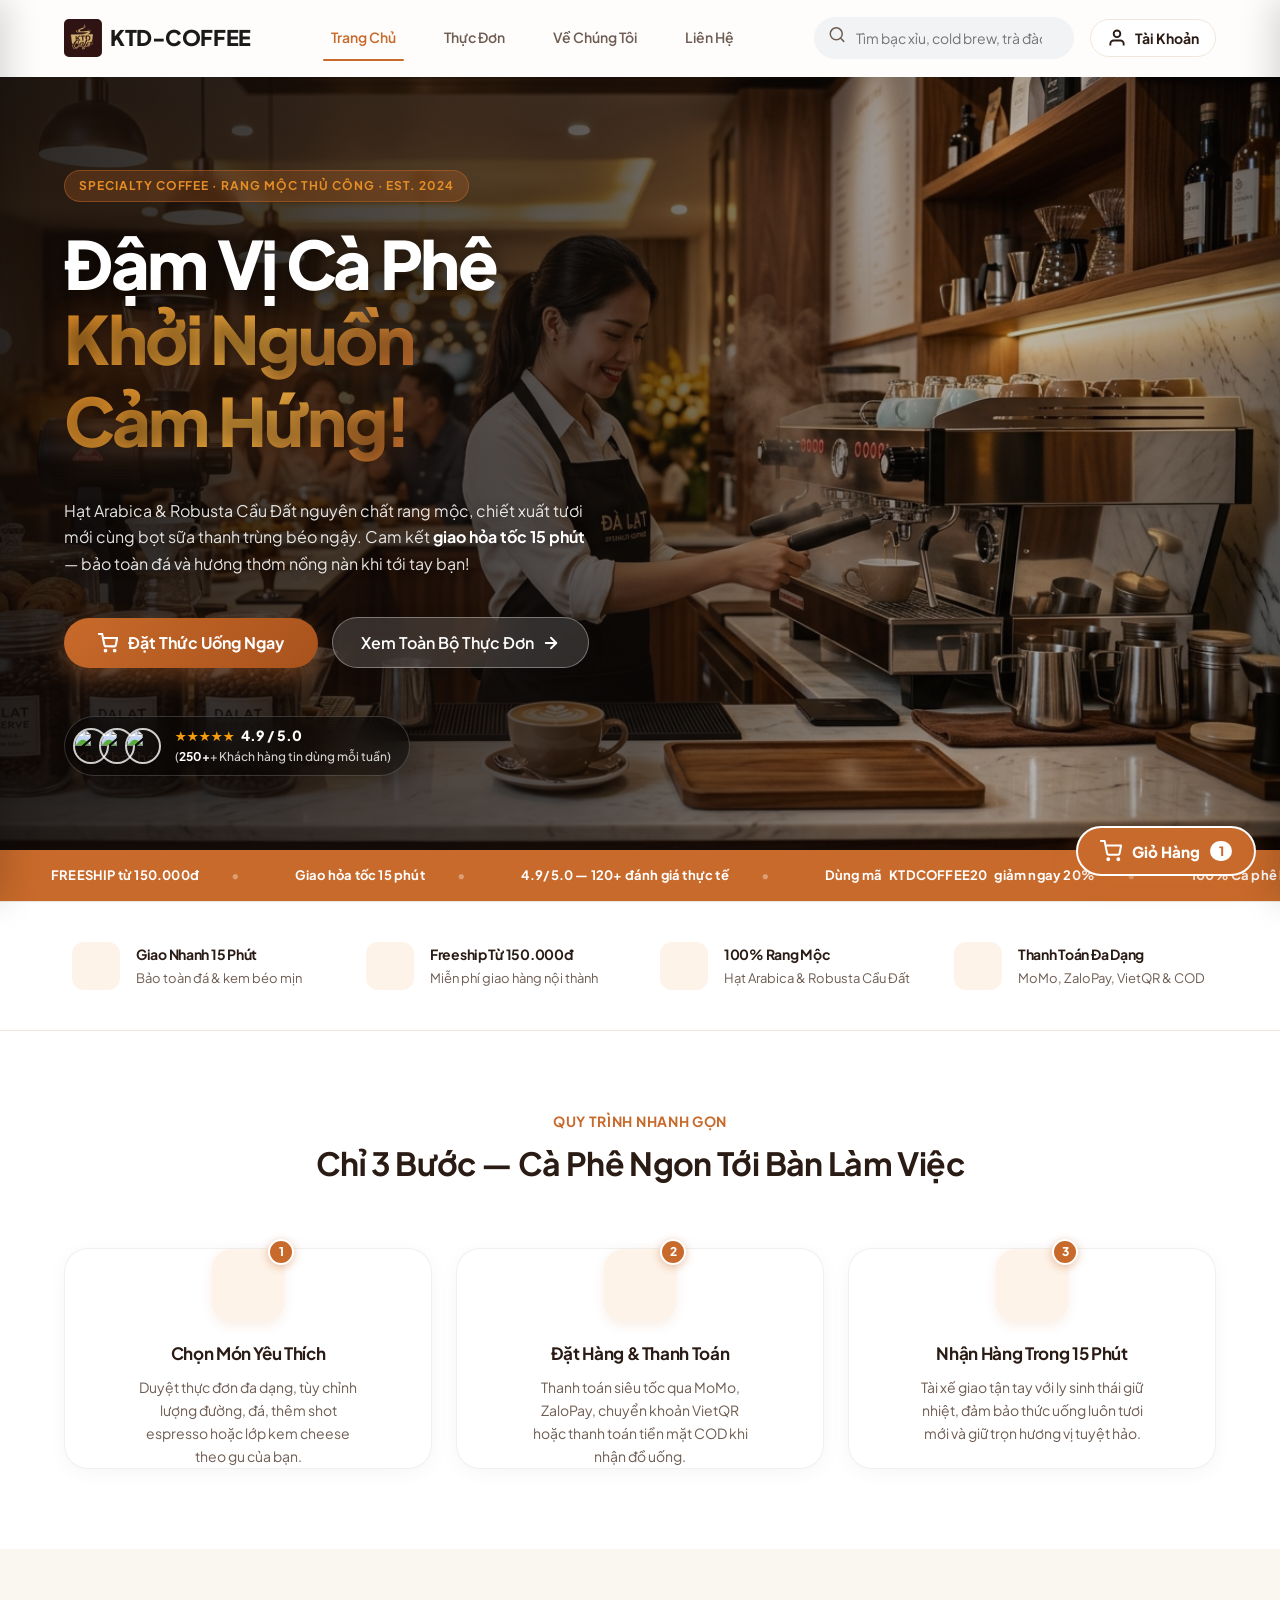
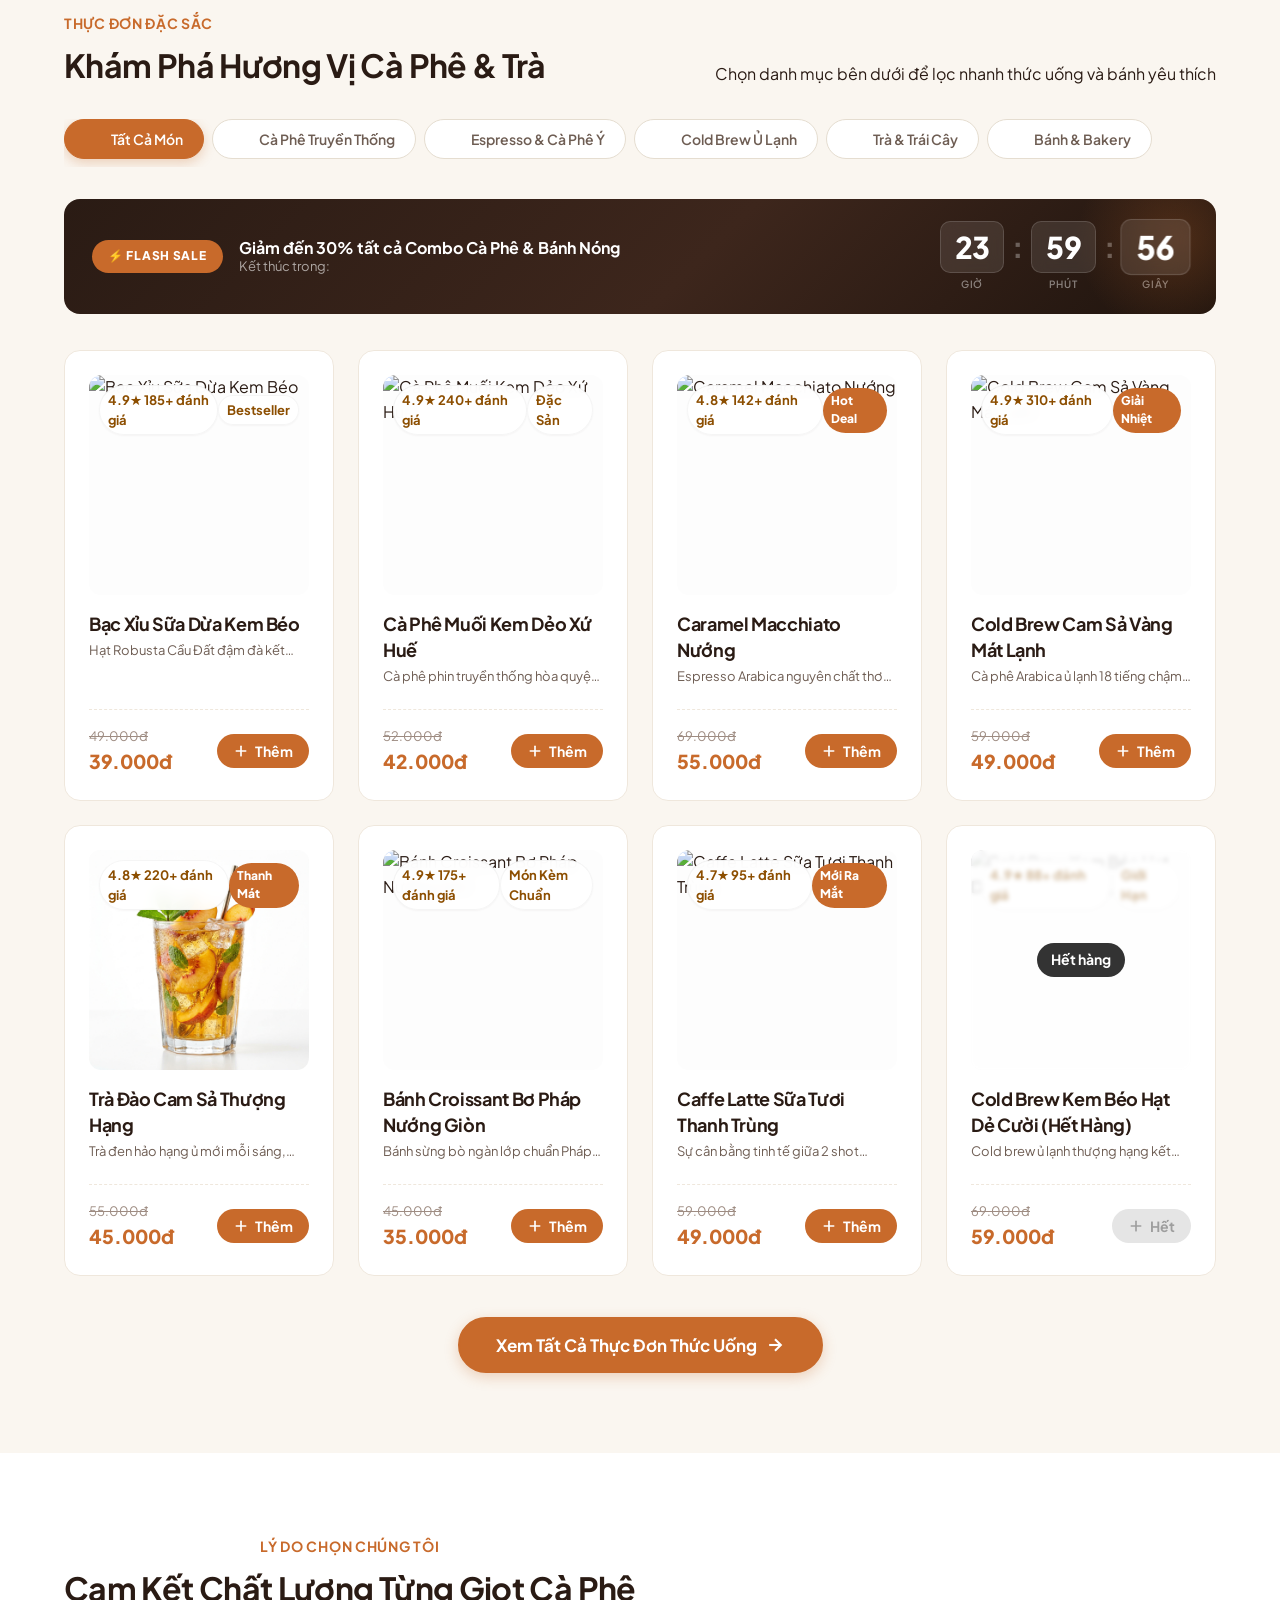
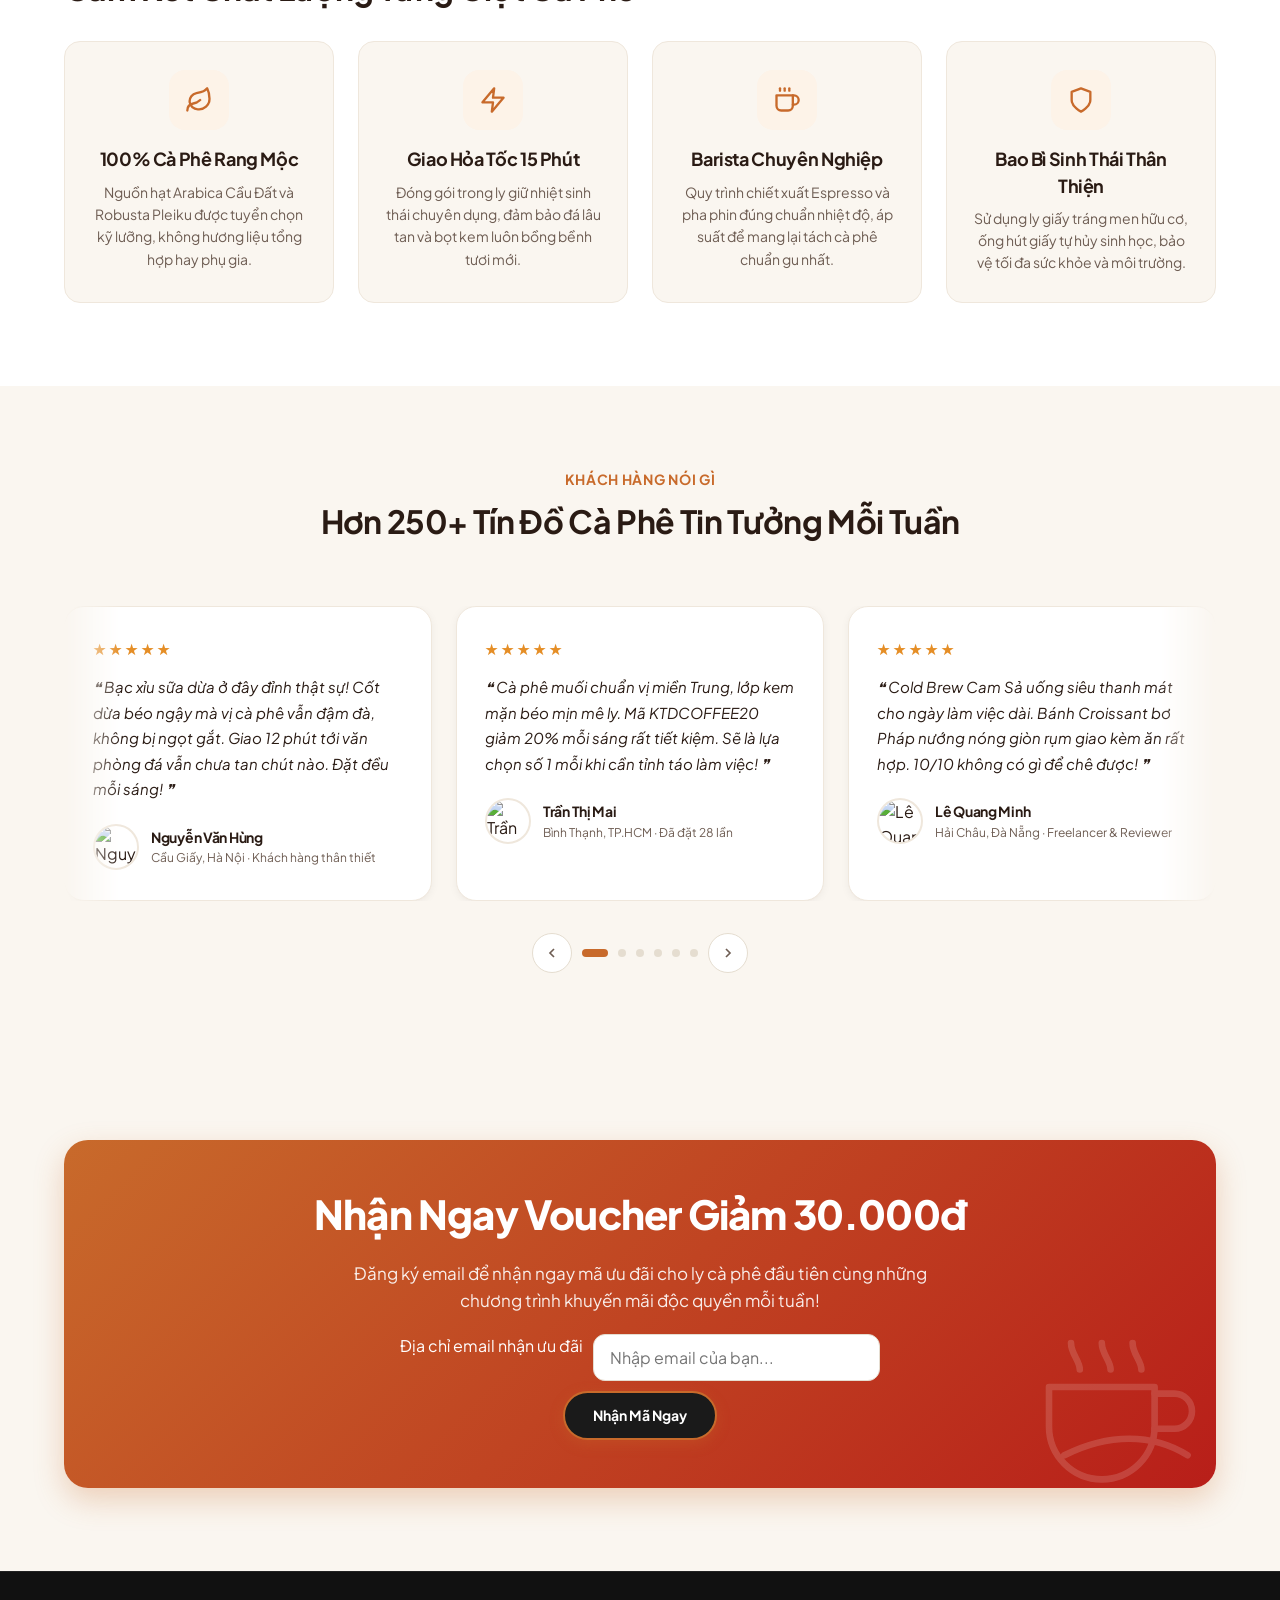
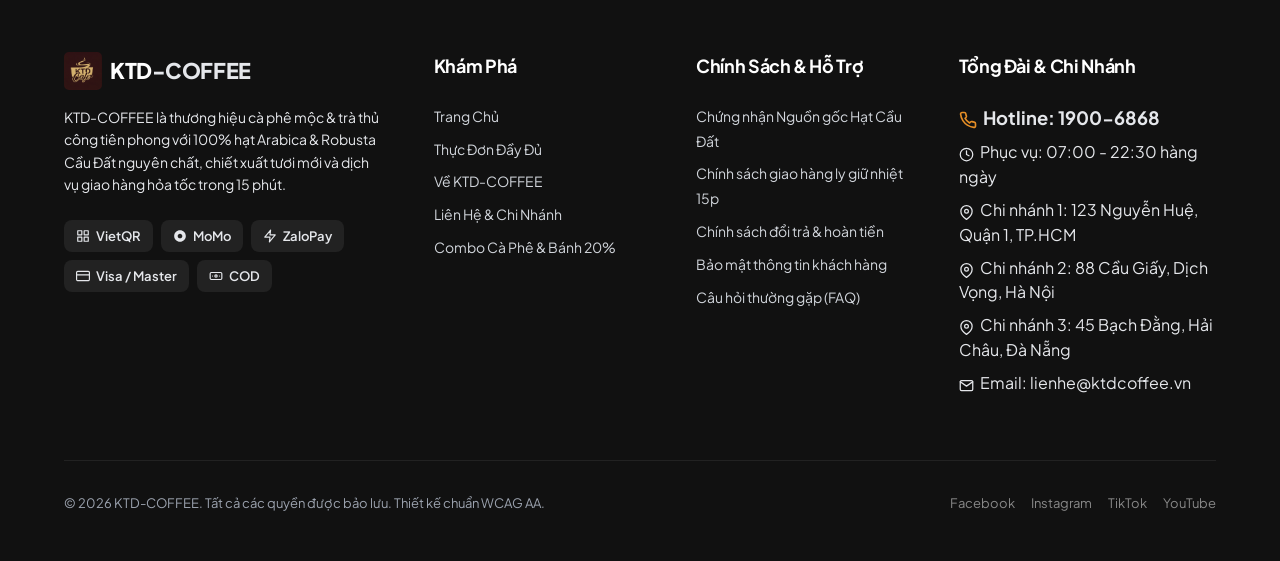
==== index.html @ 97fd6367 "Lên khung dự án,  refactor" ====
<!-- ============================================================
     TRANG CHỦ — index.html (KTD-COFFEE Prototype)
     Mô tả : Trang chủ đầy đủ tính năng: Hero video, Flash Sale
             đếm ngược, lưới sản phẩm nổi bật, thống kê thương
             hiệu, Testimonials carousel, CTA đăng ký ưu đãi.
     Phụ thuộc JS : main.js (controller chính), cart.js,
                    auth.js, ui.js, products.js
     Phụ thuộc CSS: css/style.css (tổng hợp tất cả module)
============================================================ -->
<!DOCTYPE html>
<html lang="vi">

<head>
  <meta charset="UTF-8" />
  <meta name="viewport" content="width=device-width, initial-scale=1.0" />
  <meta name="description"
    content="KTD-COFFEE - Chuỗi cà phê rang mộc và trà thủ công chuẩn gu Việt, giao hỏa tốc 15 phút bảo toàn độ tươi mới. Thưởng thức Bạc xỉu sữa dừa, Cà phê muối xứ Huế, Caramel Macchiato, Cold Brew và bánh tươi nướng nóng." />
  <title>KTD-COFFEE | Đậm Vị Cà Phê Mộc - Khởi Nguồn Cảm Hứng | Coffee & Bakery</title>

  <!-- Google Fonts: Plus Jakarta Sans & Be Vietnam Pro (Full Vietnamese Diacritics Support: ăâêôơưđ) -->
  <link rel="preconnect" href="https://fonts.googleapis.com" />
  <link rel="preconnect" href="https://fonts.gstatic.com" crossorigin />
  <link
    href="https://fonts.googleapis.com/css2?family=Be+Vietnam+Pro:wght@400;500;600;700;800&family=Plus+Jakarta+Sans:wght@400;500;600;700;800&display=swap"
    rel="stylesheet" />

  <!-- Core Stylesheet -->
  <link rel="stylesheet" href="css/style.css" />
</head>

<body>

  <!-- ========================================================================
       1. THANH ĐIỀU HƯỚNG HEADER — Dính kính mờ (Sticky Glassmorphic)
          Bao gồm: Logo, Nav desktop, Tìm kiếm instant, Tài khoản, Giỏ hàng,
          Nút hamburger mobile, Search bar overlay mobile.
       ======================================================================== -->
  <header class="site-header" id="site-header">
    <div class="container header-inner">
      <!-- Brand Logo -->
      <a href="index.html" class="brand-logo" aria-label="KTD-COFFEE Trang chủ">
        <img src="assets/images/logo_cafe.svg" alt="KTD-COFFEE Logo" class="brand-logo-img" />
        <span class="logo-text">KTD-COFFEE</span>
      </a>

      <!-- Desktop Navigation -->
      <nav class="header-nav" aria-label="Menu chính">
        <a href="index.html" class="nav-link active">Trang Chủ</a>
        <a href="menu.html" class="nav-link">Thực Đơn</a>
        <a href="about.html" class="nav-link">Về Chúng Tôi</a>
        <a href="contact.html" class="nav-link">Liên Hệ</a>
      </nav>

      <!-- Header Search & Actions -->
      <div class="header-actions">
        <!-- Desktop Instant Search -->
        <div class="header-search">
          <span class="search-icon-inside" aria-hidden="true">
            <svg width="18" height="18" viewBox="0 0 24 24" fill="none" stroke="currentColor" stroke-width="2"
              stroke-linecap="round" stroke-linejoin="round">
              <circle cx="11" cy="11" r="8"></circle>
              <line x1="21" y1="21" x2="16.65" y2="16.65"></line>
            </svg>
          </span>
          <input type="search" id="search-input-desktop" class="search-input" placeholder="Tìm bạc xỉu, cold brew, trà đào..."
            aria-label="Tìm kiếm đồ uống" autocomplete="off" />
          <div class="search-results-dropdown" id="search-results-desktop" aria-live="polite"></div>
        </div>

        <!-- User Auth & Account Dropdown -->
        <div id="header-user-area" class="header-user-area">
          <button type="button" class="auth-header-btn open-auth-btn" id="open-auth-btn" aria-label="Đăng nhập hoặc đăng ký tài khoản">
            <span class="cart-icon-wrap" aria-hidden="true">
              <svg width="20" height="20" viewBox="0 0 24 24" fill="none" stroke="currentColor" stroke-width="2.2">
                <path d="M20 21v-2a4 4 0 0 0-4-4H8a4 4 0 0 0-4 4v2"></path>
                <circle cx="12" cy="7" r="4"></circle>
              </svg>
            </span>
            <span class="cart-btn-label">Tài Khoản</span>
          </button>
        </div>

        <!-- Mobile Search Toggle -->
        <button type="button" class="icon-btn mobile-search-toggle" id="mobile-search-toggle" aria-label="Mở tìm kiếm">
          <svg width="20" height="20" viewBox="0 0 24 24" fill="none" stroke="currentColor" stroke-width="2"
            stroke-linecap="round" stroke-linejoin="round">
            <circle cx="11" cy="11" r="8"></circle>
            <line x1="21" y1="21" x2="16.65" y2="16.65"></line>
          </svg>
        </button>

        <!-- Mobile Menu Toggle  -->
        <button type="button" class="icon-btn mobile-menu-toggle" id="mobile-menu-toggle" aria-label="Mở menu di động">
          <svg width="20" height="20" viewBox="0 0 24 24" fill="none" stroke="currentColor" stroke-width="2"
            stroke-linecap="round" stroke-linejoin="round">
            <line x1="3" y1="12" x2="21" y2="12"></line>
            <line x1="3" y1="6" x2="21" y2="6"></line>
            <line x1="3" y1="18" x2="21" y2="18"></line>
          </svg>
        </button>

      </div>
    </div>

    <!-- Mobile Search Bar Overlay -->
    <div class="mobile-search-bar" id="mobile-search-bar">
      <div class="container search-form-relative">
        <span class="search-icon-inside" aria-hidden="true">
          <svg width="18" height="18" viewBox="0 0 24 24" fill="none" stroke="currentColor" stroke-width="2">
            <circle cx="11" cy="11" r="8"></circle>
            <line x1="21" y1="21" x2="16.65" y2="16.65"></line>
          </svg>
        </span>
        <input type="search" id="search-input-mobile" class="search-input" placeholder="Tìm thức uống bạn yêu thích..."
          aria-label="Tìm kiếm đồ uống di động" autocomplete="off" />
        <div class="search-results-dropdown" id="search-results-mobile" aria-live="polite"></div>
      </div>
    </div>
  </header>

  <!-- Mobile Navigation Left Drawer -->
  <div class="mobile-nav-backdrop" id="mobile-nav-backdrop" aria-hidden="true"></div>
  <aside class="mobile-nav-drawer" id="mobile-nav-drawer" aria-label="Menu di động">
    <div class="mobile-nav-header">
      <a href="index.html" class="brand-logo" aria-label="KTD-COFFEE Trang chủ">
        <img src="assets/images/logo_cafe.svg" alt="KTD-COFFEE Logo" class="brand-logo-img" />
        <span class="logo-text">KTD-COFFEE</span>
      </a>
      <button type="button" class="close-btn" id="close-mobile-nav-btn" aria-label="Đóng menu di động">
        <svg width="22" height="22" viewBox="0 0 24 24" fill="none" stroke="currentColor" stroke-width="2.2" stroke-linecap="round" stroke-linejoin="round">
          <line x1="18" y1="6" x2="6" y2="18"></line>
          <line x1="6" y1="6" x2="18" y2="18"></line>
        </svg>
      </button>
    </div>
    
    <div class="mobile-nav-body">
      <!-- Quick Search in Mobile Drawer -->
      <div class="mobile-drawer-search">
        <form class="search-form-relative" role="search" action="#" onsubmit="event.preventDefault();">
          <span class="search-icon-inside" aria-hidden="true">
            <svg width="18" height="18" viewBox="0 0 24 24" fill="none" stroke="currentColor" stroke-width="2">
              <circle cx="11" cy="11" r="8"></circle>
              <line x1="21" y1="21" x2="16.65" y2="16.65"></line>
            </svg>
          </span>
          <input type="search" id="search-input-drawer" class="search-input" placeholder="Tìm thức uống..." aria-label="Tìm kiếm đồ uống" autocomplete="off" />
          <div class="search-results-dropdown" id="search-results-drawer" aria-live="polite"></div>
        </form>
      </div>

      <!-- Navigation Links -->
      <nav class="mobile-drawer-nav" aria-label="Menu chính di động">
        <a href="index.html" class="mobile-nav-link active">
          <svg width="20" height="20" viewBox="0 0 24 24" fill="none" stroke="currentColor" stroke-width="2"><path d="M3 9l9-7 9 7v11a2 2 0 0 1-2 2H5a2 2 0 0 1-2-2z"></path><polyline points="9 22 9 12 15 12 15 22"></polyline></svg>
          <span>Trang Chủ</span>
        </a>
        <a href="menu.html" class="mobile-nav-link">
          <svg width="20" height="20" viewBox="0 0 24 24" fill="none" stroke="currentColor" stroke-width="2"><path d="M18 8h1a4 4 0 0 1 0 8h-1"></path><path d="M2 8h16v9a4 4 0 0 1-4 4H6a4 4 0 0 1-4-4V8z"></path><line x1="6" y1="1" x2="6" y2="4"></line><line x1="10" y1="1" x2="10" y2="4"></line><line x1="14" y1="1" x2="14" y2="4"></line></svg>
          <span>Thực Đơn</span>
        </a>
        <a href="about.html" class="mobile-nav-link">
          <svg width="20" height="20" viewBox="0 0 24 24" fill="none" stroke="currentColor" stroke-width="2"><circle cx="12" cy="12" r="10"></circle><line x1="12" y1="16" x2="12" y2="12"></line><line x1="12" y1="8" x2="12.01" y2="8"></line></svg>
          <span>Về Chúng Tôi</span>
        </a>
        <a href="contact.html" class="mobile-nav-link">
          <svg width="20" height="20" viewBox="0 0 24 24" fill="none" stroke="currentColor" stroke-width="2"><path d="M22 16.92v3a2 2 0 0 1-2.18 2 19.79 19.79 0 0 1-8.63-3.07 19.5 19.5 0 0 1-6-6 19.79 19.79 0 0 1-3.07-8.67A2 2 0 0 1 4.11 2h3a2 2 0 0 1 2 1.72 12.84 12.84 0 0 0 .7 2.81 2 2 0 0 1-.45 2.11L8.09 9.91a16 16 0 0 0 6 6l1.27-1.27a2 2 0 0 1 2.11-.45 12.84 12.84 0 0 0 2.81.7A2 2 0 0 1 22 16.92z"></path></svg>
          <span>Liên Hệ</span>
        </a>
      </nav>

      <!-- User Account Section inside Drawer -->
      <div class="mobile-drawer-account" id="mobile-drawer-account">
        <!-- Populated dynamically -->
      </div>
    </div>

    <div class="mobile-nav-footer">
      <div class="drawer-contact-item">
        <svg width="16" height="16" viewBox="0 0 24 24" fill="none" stroke="currentColor" stroke-width="2"><path d="M22 16.92v3a2 2 0 0 1-2.18 2 19.79 19.79 0 0 1-8.63-3.07 19.5 19.5 0 0 1-6-6 19.79 19.79 0 0 1-3.07-8.67A2 2 0 0 1 4.11 2h3a2 2 0 0 1 2 1.72 12.84 12.84 0 0 0 .7 2.81 2 2 0 0 1-.45 2.11L8.09 9.91a16 16 0 0 0 6 6l1.27-1.27a2 2 0 0 1 2.11-.45 12.84 12.84 0 0 0 2.81.7A2 2 0 0 1 22 16.92z"></path></svg>
        <span>Hotline: 1900 6868</span>
      </div>
    </div>
  </aside>

  <main>
    <!-- ======================================================================
         2. HERO SECTION — Giới Thiệu Thương Hiệu Điện Ảnh
              Video nền tự động phát + lớp overlay mờ, tiêu đề lớn gradient,
              nút CTA chính, ảnh sản phẩm hero với hiệu ứng 3D tilt.
         ====================================================================== -->
    <section class="hero-section" aria-label="Giới thiệu thương hiệu KTD-COFFEE">
      <!-- Background Video with Overlay -->
      <div class="hero-bg-wrapper" aria-hidden="true">
        <video class="hero-bg-video" autoplay loop muted playsinline poster="assets/images/hero-coffee-bg.jpg">
          <source src="assets/videos/hero-section.mp4" type="video/mp4" />
        </video>
        <div class="hero-bg-overlay"></div>
      </div>

      <div class="container hero-grid">
        <!-- Left Content Column -->
        <div class="hero-content">
          <div class="hero-overline" data-animate>
            <span>SPECIALTY COFFEE · RANG MỘC THỦ CÔNG · EST. 2024</span>
          </div>

          <h1 class="hero-title" data-animate data-animate-delay="1">
            Đậm Vị Cà Phê <br />
            <span class="hero-gradient-text">Khởi Nguồn</span> <br />
            <span class="hero-gradient-text">Cảm Hứng!</span>
          </h1>

          <p class="hero-desc" data-animate data-animate-delay="2">
            Hạt Arabica & Robusta Cầu Đất nguyên chất rang mộc, chiết xuất tươi mới cùng bọt sữa thanh trùng béo ngậy. Cam kết
            <strong>giao hỏa tốc 15 phút</strong> — bảo toàn đá và hương thơm nồng nàn khi tới tay bạn!
          </p>

          <div class="hero-cta-group" data-animate data-animate-delay="3">
            <a href="menu.html" class="btn btn-hero-primary">
              <svg width="20" height="20" viewBox="0 0 24 24" fill="none" stroke="currentColor" stroke-width="2.5"
                stroke-linecap="round" stroke-linejoin="round">
                <circle cx="9" cy="21" r="1"></circle>
                <circle cx="20" cy="21" r="1"></circle>
                <path d="M1 1h4l2.68 13.39a2 2 0 0 0 2 1.61h9.72a2 2 0 0 0 2-1.61L23 6H6"></path>
              </svg>
              <span>Đặt Thức Uống Ngay</span>
            </a>

            <a href="menu.html" class="btn btn-hero-secondary">
              <span>Xem Toàn Bộ Thực Đơn</span>
              <svg class="btn-arrow-icon" width="18" height="18" viewBox="0 0 24 24" fill="none" stroke="currentColor"
                stroke-width="2.5" stroke-linecap="round" stroke-linejoin="round">
                <line x1="5" y1="12" x2="19" y2="12"></line>
                <polyline points="12 5 19 12 12 19"></polyline>
              </svg>
            </a>
          </div>

          <!-- Social Proof Capsule -->
          <div class="hero-social-proof" data-animate data-animate-delay="4">
            <div class="avatar-stack" aria-hidden="true">
              <img loading="lazy"
                src="https://images.unsplash.com/photo-1534528741775-53994a69daeb?w=100&auto=format&fit=crop&q=80"
                alt="Khách hàng 1" />
              <img loading="lazy"
                src="https://images.unsplash.com/photo-1507003211169-0a1dd7228f2d?w=100&auto=format&fit=crop&q=80"
                alt="Khách hàng 2" />
              <img loading="lazy"
                src="https://images.unsplash.com/photo-1494790108377-be9c29b29330?w=100&auto=format&fit=crop&q=80"
                alt="Khách hàng 3" />
            </div>
            <div class="proof-content">
              <div class="proof-stars-score">
                <span class="proof-stars" aria-hidden="true">★★★★★</span>
                <strong class="proof-score">4.9 / 5.0</strong>
              </div>
              <div class="proof-count-label">
                (<span class="proof-number" data-count-up="250">0</span>+ Khách hàng tin dùng mỗi tuần)
              </div>
            </div>
          </div>
        </div>

        <!-- Right Visual Showcase Column -->
        <div class="hero-visual-wrapper hero-video-focal-zone" data-animate data-animate-delay="1" aria-hidden="true">
        </div>
      </div>

      <!-- TICKER BANNER — scrolling promotion bar inside hero -->
      <div class="ticker-section" aria-hidden="true">
        <div class="ticker-track">
          <span class="ticker-item"><i data-lucide="truck"></i> FREESHIP từ 150.000đ</span><span class="ticker-sep">•</span>
          <span class="ticker-item"><i data-lucide="zap"></i> Giao hỏa tốc 15 phút</span><span class="ticker-sep">•</span>
          <span class="ticker-item"><i data-lucide="star"></i> 4.9/5.0 — 120+ đánh giá thực tế</span><span class="ticker-sep">•</span>
          <span class="ticker-item"><i data-lucide="gift"></i> Dùng mã <strong>KTDCOFFEE20</strong> giảm ngay 20%</span><span class="ticker-sep">•</span>
          <span class="ticker-item"><i data-lucide="sprout"></i> 100% Cà phê hạt rang mộc</span><span class="ticker-sep">•</span>
          <span class="ticker-item"><i data-lucide="credit-card"></i> MoMo · ZaloPay · VietQR · COD</span><span class="ticker-sep">•</span>
          <!-- Duplicate for seamless loop -->
          <span class="ticker-item"><i data-lucide="truck"></i> FREESHIP từ 150.000đ</span><span class="ticker-sep">•</span>
          <span class="ticker-item"><i data-lucide="zap"></i> Giao hỏa tốc 15 phút</span><span class="ticker-sep">•</span>
          <span class="ticker-item"><i data-lucide="star"></i> 4.9/5.0 — 120+ đánh giá thực tế</span><span class="ticker-sep">•</span>
          <span class="ticker-item"><i data-lucide="gift"></i> Dùng mã <strong>KTDCOFFEE20</strong> giảm ngay 20%</span><span class="ticker-sep">•</span>
          <span class="ticker-item"><i data-lucide="sprout"></i> 100% Cà phê hạt rang mộc</span><span class="ticker-sep">•</span>
          <span class="ticker-item"><i data-lucide="credit-card"></i> MoMo · ZaloPay · VietQR · COD</span><span class="ticker-sep">•</span>
        </div>
      </div>
    </section>

    <!-- ======================================================================
         3. THANH GIÁ TRỊ THƯƠNG HIỆU (VALUE PROPOSITION BAR)
              4 điểm nổi bật: Giao nhanh 15p, Freeship, 100% Rang mộc, Đa nền thanh toán.
         ====================================================================== -->
    <section class="value-props-section" id="promotions" aria-label="Cam kết dịch vụ">
      <div class="container">
        <div class="props-grid">
          <div class="prop-item">
            <div class="prop-icon" aria-hidden="true"><i data-lucide="zap"></i></div>
            <div class="prop-info">
              <h4>Giao Nhanh 15 Phút</h4>
              <p>Bảo toàn đá & kem béo mịn</p>
            </div>
          </div>

          <div class="prop-item">
            <div class="prop-icon" aria-hidden="true"><i data-lucide="gift"></i></div>
            <div class="prop-info">
              <h4>Freeship Từ 150.000đ</h4>
              <p>Miễn phí giao hàng nội thành</p>
            </div>
          </div>

          <div class="prop-item">
            <div class="prop-icon" aria-hidden="true"><i data-lucide="sprout"></i></div>
            <div class="prop-info">
              <h4>100% Rang Mộc</h4>
              <p>Hạt Arabica & Robusta Cầu Đất</p>
            </div>
          </div>

          <div class="prop-item">
            <div class="prop-icon" aria-hidden="true"><i data-lucide="credit-card"></i></div>
            <div class="prop-info">
              <h4>Thanh Toán Đa Dạng</h4>
              <p>MoMo, ZaloPay, VietQR & COD</p>
            </div>
          </div>
        </div>
      </div>
    </section>

    <!-- ======================================================================
         CÁCH THỨC ĐẶT HÀNG (HOW IT WORKS — 3 BƯỚC)
              Giải thích quy trình: Chọn món → Đặt hàng/thanh toán → Nhận trong 15 phút.
         ====================================================================== -->
    <section class="how-section" id="how-it-works" aria-label="Cách đặt hàng KTD-Coffee">
      <div class="container">
        <div class="section-header">
          <div>
            <div class="section-subtitle" data-animate>Quy Trình Nhanh Gọn</div>
            <h2 data-animate data-animate-delay="1">Chỉ 3 Bước — Cà Phê Ngon Tới Bàn Làm Việc</h2>
          </div>
        </div>
        <div class="how-steps-grid" id="how-steps-grid">
          <div class="how-step" data-animate data-animate-delay="1">
            <div class="step-icon-wrap">
              <i data-lucide="coffee" aria-hidden="true"></i>
              <span class="step-number-badge" aria-hidden="true">1</span>
            </div>
            <h3>Chọn Món Yêu Thích</h3>
            <p>Duyệt thực đơn đa dạng, tùy chỉnh lượng đường, đá, thêm shot espresso hoặc lớp kem cheese theo gu của bạn.</p>
          </div>
          <div class="how-step" data-animate data-animate-delay="2">
            <div class="step-icon-wrap">
              <i data-lucide="smartphone" aria-hidden="true"></i>
              <span class="step-number-badge" aria-hidden="true">2</span>
            </div>
            <h3>Đặt Hàng & Thanh Toán</h3>
            <p>Thanh toán siêu tốc qua MoMo, ZaloPay, chuyển khoản VietQR hoặc thanh toán tiền mặt COD khi nhận đồ uống.</p>
          </div>
          <div class="how-step" data-animate data-animate-delay="3">
            <div class="step-icon-wrap">
              <i data-lucide="bike" aria-hidden="true"></i>
              <span class="step-number-badge" aria-hidden="true">3</span>
            </div>
            <h3>Nhận Hàng Trong 15 Phút</h3>
            <p>Tài xế giao tận tay với ly sinh thái giữ nhiệt, đảm bảo thức uống luôn tươi mới và giữ trọn hương vị tuyệt hảo.</p>
          </div>
        </div>
      </div>
    </section>

    <!-- ======================================================================
         4. BỘ LỌC DANH MỤC SẢN PHẨM (CATEGORY SELECTOR — Dạng Pills cuộn ngang)
              Các pill tạo ra tab filter: Tất Cả / Truyền Thống / Espresso / Cold Brew / Trà / Bánh
         ====================================================================== -->
    <section class="category-section" id="menu-section" aria-label="Lọc danh mục thức uống">
      <div class="container">
        <div class="section-header">
          <div>
            <div class="section-subtitle" data-animate>Thực đơn đặc sắc</div>
            <h2 data-animate data-animate-delay="1">Khám Phá Hương Vị Cà Phê & Trà</h2>
          </div>
          <p class="section-desc">
            Chọn danh mục bên dưới để lọc nhanh thức uống và bánh yêu thích
          </p>
        </div>

        <div class="category-pills-wrapper">
          <div class="category-pills-list" role="tablist" aria-label="Danh mục thực đơn">
            <button class="category-pill active" data-category="all" role="tab" aria-selected="true">
              <span class="pill-icon"><i data-lucide="layout-grid"></i></span>
              <span>Tất Cả Món</span>
            </button>
            <button class="category-pill" data-category="traditional" role="tab" aria-selected="false">
              <span class="pill-icon"><i data-lucide="coffee"></i></span>
              <span>Cà Phê Truyền Thống</span>
            </button>
            <button class="category-pill" data-category="espresso" role="tab" aria-selected="false">
              <span class="pill-icon"><i data-lucide="cup-soda"></i></span>
              <span>Espresso & Cà Phê Ý</span>
            </button>
            <button class="category-pill" data-category="coldbrew" role="tab" aria-selected="false">
              <span class="pill-icon"><i data-lucide="snowflake"></i></span>
              <span>Cold Brew Ủ Lạnh</span>
            </button>
            <button class="category-pill" data-category="tea" role="tab" aria-selected="false">
              <span class="pill-icon"><i data-lucide="leaf"></i></span>
              <span>Trà & Trái Cây</span>
            </button>
            <button class="category-pill" data-category="pastry" role="tab" aria-selected="false">
              <span class="pill-icon"><i data-lucide="cake"></i></span>
              <span>Bánh & Bakery</span>
            </button>
          </div>
        </div>
      </div>
    </section>

    <!-- ======================================================================
         5. LƯỚI SẢN PHẨM (PRODUCT GRID — Danh sách nổi bật & Bestsellers)
              Banner Flash Sale đếm ngược có trong lưới này.
              #product-grid được render động bởi main.js (đã có skeleton placeholder).
         ====================================================================== -->
    <section class="product-grid-section" aria-label="Danh sách thức uống">
      <div class="container">
        <!-- Flash Sale Countdown -->
        <div class="flash-sale-banner" data-animate>
          <div class="flash-sale-inner">
            <div class="flash-sale-label">
              <span class="flash-badge">⚡ Flash Sale</span>
              <div class="flash-label-text">
                <div class="flash-label-title">Giảm đến 30% tất cả Combo Cà Phê & Bánh Nóng</div>
                <div class="flash-label-sub">Kết thúc trong:</div>
              </div>
            </div>
            <div class="countdown-blocks" aria-label="Đồng hồ đếm ngược flash sale">
              <div class="countdown-unit">
                <div class="countdown-number" id="cd-hours" aria-live="polite">23</div>
                <div class="countdown-label">Giờ</div>
              </div>
              <span class="countdown-sep" aria-hidden="true">:</span>
              <div class="countdown-unit">
                <div class="countdown-number" id="cd-minutes" aria-live="polite">59</div>
                <div class="countdown-label">Phút</div>
              </div>
              <span class="countdown-sep" aria-hidden="true">:</span>
              <div class="countdown-unit">
                <div class="countdown-number" id="cd-seconds" aria-live="polite">00</div>
                <div class="countdown-label">Giây</div>
              </div>
            </div>
          </div>
        </div>
        <!-- Rendered dynamically by script.js -->
        <div class="product-grid" id="product-grid">
          <!-- Initial skeleton placeholders while DOM loads -->
          <div class="skeleton-card">
            <div class="skeleton-shimmer skeleton-img"></div>
            <div class="skeleton-shimmer skeleton-line skeleton-line--w70"></div>
            <div class="skeleton-shimmer skeleton-line short"></div>
          </div>
          <div class="skeleton-card">
            <div class="skeleton-shimmer skeleton-img"></div>
            <div class="skeleton-shimmer skeleton-line skeleton-line--w80"></div>
            <div class="skeleton-shimmer skeleton-line short"></div>
          </div>
          <div class="skeleton-card">
            <div class="skeleton-shimmer skeleton-img"></div>
            <div class="skeleton-shimmer skeleton-line skeleton-line--w60"></div>
            <div class="skeleton-shimmer skeleton-line short"></div>
          </div>
          <div class="skeleton-card">
            <div class="skeleton-shimmer skeleton-img"></div>
            <div class="skeleton-shimmer skeleton-line skeleton-line--w75"></div>
            <div class="skeleton-shimmer skeleton-line short"></div>
          </div>
        </div>

        <!-- View Full Menu CTA Button -->
        <div class="home-menu-cta" data-animate>
          <a href="menu.html" class="btn btn-primary btn-lg home-menu-cta-btn">
            <span>Xem Tất Cả Thực Đơn Thức Uống</span>
            <svg width="20" height="20" viewBox="0 0 24 24" fill="none" stroke="currentColor" stroke-width="2.5">
              <line x1="5" y1="12" x2="19" y2="12"></line>
              <polyline points="12 5 19 12 12 19"></polyline>
            </svg>
          </a>
        </div>
      </div>
    </section>

    <!-- ======================================================================
         LÝ DO CHỌN CHÚNG TÔI (WHY CHOOSE US)
              4 thẻ cam kết chất lượng: Rang mộc, Giao hỏa tốc, Barista, Bao bì sinh thái.
         ====================================================================== -->
    <section class="why-us-section" aria-label="Vì sao chọn KTD-COFFEE">
      <div class="container">
        <div class="section-header section-header--center">
          <div>
            <div class="section-subtitle" data-animate>Lý do chọn chúng tôi</div>
            <h2 data-animate data-animate-delay="1">Cam Kết Chất Lượng Từng Giọt Cà Phê</h2>
          </div>
        </div>

        <div class="why-us-grid">
          <article class="why-card" data-animate data-animate-delay="1">
            <div class="why-icon" aria-hidden="true">
              <svg width="28" height="28" viewBox="0 0 24 24" fill="none" stroke="currentColor" stroke-width="2" stroke-linecap="round" stroke-linejoin="round">
                <path d="M11 20A7 7 0 0 1 9.8 6.1C15.5 5 17 4.4 19 2c1 2 2 4.1 2 9a9 9 0 0 1-10 9Z"/>
                <path d="M2 21c0-3 1.85-5.36 5.08-6C9.5 14.52 12 13 13 12"/>
              </svg>
            </div>
            <h3>100% Cà Phê Rang Mộc</h3>
            <p>Nguồn hạt Arabica Cầu Đất và Robusta Pleiku được tuyển chọn kỹ lưỡng, không hương liệu tổng hợp hay phụ gia.</p>
          </article>

          <article class="why-card" data-animate data-animate-delay="2">
            <div class="why-icon" aria-hidden="true">
              <svg width="28" height="28" viewBox="0 0 24 24" fill="none" stroke="currentColor" stroke-width="2" stroke-linecap="round" stroke-linejoin="round">
                <polygon points="13 2 3 14 12 14 11 22 21 10 12 10 13 2"/>
              </svg>
            </div>
            <h3>Giao Hỏa Tốc 15 Phút</h3>
            <p>Đóng gói trong ly giữ nhiệt sinh thái chuyên dụng, đảm bảo đá lâu tan và bọt kem luôn bồng bềnh tươi mới.</p>
          </article>

          <article class="why-card" data-animate data-animate-delay="3">
            <div class="why-icon" aria-hidden="true">
              <svg width="28" height="28" viewBox="0 0 24 24" fill="none" stroke="currentColor" stroke-width="2" stroke-linecap="round" stroke-linejoin="round">
                <path d="M17 8h1a4 4 0 1 1 0 8h-1"/>
                <path d="M3 8h14v9a4 4 0 0 1-4 4H7a4 4 0 0 1-4-4Z"/>
                <line x1="6" y1="2" x2="6" y2="4"/>
                <line x1="10" y1="2" x2="10" y2="4"/>
                <line x1="14" y1="2" x2="14" y2="4"/>
              </svg>
            </div>
            <h3>Barista Chuyên Nghiệp</h3>
            <p>Quy trình chiết xuất Espresso và pha phin đúng chuẩn nhiệt độ, áp suất để mang lại tách cà phê chuẩn gu nhất.</p>
          </article>

          <article class="why-card" data-animate data-animate-delay="4">
            <div class="why-icon" aria-hidden="true">
              <svg width="28" height="28" viewBox="0 0 24 24" fill="none" stroke="currentColor" stroke-width="2" stroke-linecap="round" stroke-linejoin="round">
                <path d="M12 22s8-4 8-10V5l-8-3-8 3v7c0 6 8 10 8 10z"/>
              </svg>
            </div>
            <h3>Bao Bì Sinh Thái Thân Thiện</h3>
            <p>Sử dụng ly giấy tráng men hữu cơ, ống hút giấy tự hủy sinh học, bảo vệ tối đa sức khỏe và môi trường.</p>
          </article>
        </div>
      </div>
    </section>

    <!-- ======================================================================
         ĐÁNH GIÁ KHÁCH HÀNG (TESTIMONIALS CAROUSEL)
              6 thẻ đánh giá thực tế. Carousel infinite-loop bằng JS (main.js).
         ====================================================================== -->
    <section class="testimonials-section" aria-label="Đánh giá từ khách hàng thực tế">
      <div class="container">
        <div class="section-header">
          <div>
            <div class="section-subtitle" data-animate>Khách hàng nói gì</div>
            <h2 data-animate data-animate-delay="1">Hơn 250+ Tín Đồ Cà Phê Tin Tưởng Mỗi Tuần</h2>
          </div>
        </div>

        <!-- Khung chứa danh sách đánh giá khách hàng (Carousel Track) -->
        <div class="testimonials-track-wrapper" data-animate>
          <div class="testimonials-track" id="testimonials-track">

            <!-- Card Đánh giá 1 -->
            <article class="testimonial-card">
              <div class="stars-row" aria-label="5 sao">★★★★★</div>
              <blockquote class="testimonial-quote">❝ Bạc xỉu sữa dừa ở đây đỉnh thật sự! Cốt dừa béo ngậy mà vị cà phê vẫn đậm đà, không bị ngọt gắt. Giao 12 phút tới văn phòng đá vẫn chưa tan chút nào. Đặt đều mỗi sáng! ❞</blockquote>
              <div class="testimonial-author">
                <img loading="lazy"
                  src="https://images.unsplash.com/photo-1507003211169-0a1dd7228f2d?w=100&auto=format&fit=crop&q=80"
                  alt="Nguyễn Văn Hùng" class="author-avatar" />
                <div class="author-info">
                  <h4>Nguyễn Văn Hùng</h4>
                  <p>Cầu Giấy, Hà Nội · Khách hàng thân thiết</p>
                </div>
              </div>
            </article>

            <!-- Card Đánh giá 2 -->
            <article class="testimonial-card">
              <div class="stars-row" aria-label="5 sao">★★★★★</div>
              <blockquote class="testimonial-quote">❝ Cà phê muối chuẩn vị miền Trung, lớp kem mặn béo mịn mê ly. Mã KTDCOFFEE20 giảm 20% mỗi sáng rất tiết kiệm. Sẽ là lựa chọn số 1 mỗi khi cần tỉnh táo làm việc! ❞</blockquote>
              <div class="testimonial-author">
                <img loading="lazy"
                  src="https://images.unsplash.com/photo-1494790108377-be9c29b29330?w=100&auto=format&fit=crop&q=80"
                  alt="Trần Thị Mai" class="author-avatar" />
                <div class="author-info">
                  <h4>Trần Thị Mai</h4>
                  <p>Bình Thạnh, TP.HCM · Đã đặt 28 lần</p>
                </div>
              </div>
            </article>

            <!-- Card Đánh giá 3 -->
            <article class="testimonial-card">
              <div class="stars-row" aria-label="5 sao">★★★★★</div>
              <blockquote class="testimonial-quote">❝ Cold Brew Cam Sả uống siêu thanh mát cho ngày làm việc dài. Bánh Croissant bơ Pháp nướng nóng giòn rụm giao kèm ăn rất hợp. 10/10 không có gì để chê được! ❞</blockquote>
              <div class="testimonial-author">
                <img loading="lazy"
                  src="https://images.unsplash.com/photo-1534528741775-53994a69daeb?w=100&auto=format&fit=crop&q=80"
                  alt="Lê Quang Minh" class="author-avatar" />
                <div class="author-info">
                  <h4>Lê Quang Minh</h4>
                  <p>Hải Châu, Đà Nẵng · Freelancer & Reviewer</p>
                </div>
              </div>
            </article>

            <!-- Card Đánh giá 4 -->
            <article class="testimonial-card">
              <div class="stars-row" aria-label="5 sao">★★★★★</div>
              <blockquote class="testimonial-quote">❝ Trà Đào Cam Sả giải nhiệt siêu đỉnh, miếng đào giòn sần sật. Đóng gói ly giấy thân thiện môi trường, shipper nhiệt tình giao đúng 13 phút. Rất hài lòng! ❞</blockquote>
              <div class="testimonial-author">
                <img loading="lazy"
                  src="https://images.unsplash.com/photo-1517841905240-472988babdf9?w=100&auto=format&fit=crop&q=80"
                  alt="Phạm Phương Anh" class="author-avatar" />
                <div class="author-info">
                  <h4>Phạm Phương Anh</h4>
                  <p>Quận 1, TP.HCM · Marketing Lead</p>
                </div>
              </div>
            </article>

            <!-- Card Đánh giá 5 -->
            <article class="testimonial-card">
              <div class="stars-row" aria-label="5 sao">★★★★★</div>
              <blockquote class="testimonial-quote">❝ Đặt combo cà phê và bánh cho cuộc họp sáng công ty 15 người. Giao đúng 15 phút, tách riêng đá và cà phê chu đáo. Cả phòng ai cũng khen ngon nức nở! ❞</blockquote>
              <div class="testimonial-author">
                <img loading="lazy"
                  src="https://images.unsplash.com/photo-1500648767791-00dcc994a43e?w=100&auto=format&fit=crop&q=80"
                  alt="Hoàng Quốc Bảo" class="author-avatar" />
                <div class="author-info">
                  <h4>Hoàng Quốc Bảo</h4>
                  <p>Thanh Xuân, Hà Nội · Đặt tiệc văn phòng</p>
                </div>
              </div>
            </article>

            <!-- Card Đánh giá 6 -->
            <article class="testimonial-card">
              <div class="stars-row" aria-label="5 sao">★★★★★</div>
              <blockquote class="testimonial-quote">❝ Caramel Macchiato thơm ngậy mùi bơ caramel nướng, vị ngọt thanh tự nhiên. Thanh toán VietQR cực kỳ tiện lợi và nhanh chóng! ❞</blockquote>
              <div class="testimonial-author">
                <img loading="lazy"
                  src="https://images.unsplash.com/photo-1524504388940-b1c1722653e1?w=100&auto=format&fit=crop&q=80"
                  alt="Đỗ Thu Thảo" class="author-avatar" />
                <div class="author-info">
                  <h4>Đỗ Thu Thảo</h4>
                  <p>Sơn Trà, Đà Nẵng · Khách hàng mới</p>
                </div>
              </div>
            </article>

          </div>
        </div>

        <!-- Nút điều hướng Carousel (<, >, Dots) -->
        <div class="testimonials-controls">
          <button type="button" class="testimonial-nav-btn" id="testimonial-prev" aria-label="Đánh giá trước">
            <svg width="16" height="16" viewBox="0 0 24 24" fill="none" stroke="currentColor" stroke-width="2.5">
              <polyline points="15 18 9 12 15 6"></polyline>
            </svg>
          </button>
          <button type="button" class="testimonial-dot active" data-idx="0" aria-label="Đánh giá 1 của 6"></button>
          <button type="button" class="testimonial-dot" data-idx="1" aria-label="Đánh giá 2 của 6"></button>
          <button type="button" class="testimonial-dot" data-idx="2" aria-label="Đánh giá 3 của 6"></button>
          <button type="button" class="testimonial-dot" data-idx="3" aria-label="Đánh giá 4 của 6"></button>
          <button type="button" class="testimonial-dot" data-idx="4" aria-label="Đánh giá 5 của 6"></button>
          <button type="button" class="testimonial-dot" data-idx="5" aria-label="Đánh giá 6 của 6"></button>
          <button type="button" class="testimonial-nav-btn" id="testimonial-next" aria-label="Đánh giá tiếp theo">
            <svg width="16" height="16" viewBox="0 0 24 24" fill="none" stroke="currentColor" stroke-width="2.5">
              <polyline points="9 18 15 12 9 6"></polyline>
            </svg>
          </button>
        </div>
      </div>
    </section>

    <!-- ======================================================================
         BANNER KHUYếN MÃI (PROMO CALL TO ACTION)
              Form đăng ký email nhận voucher 30.000đ và ưu đãi thành viên mới.
         ====================================================================== -->
    <section class="promo-cta-section" aria-label="Ưu đãi thành viên mới">
      <div class="container" data-animate>
        <div class="promo-cta-box">
          <h2>Nhận Ngay Voucher Giảm 30.000đ</h2>
          <p>Đăng ký email để nhận ngay mã ưu đãi cho ly cà phê đầu tiên cùng những chương trình khuyến mãi độc quyền mỗi tuần!</p>
          <form class="promo-cta-form newsletter-form-wrapper" action="#" onsubmit="event.preventDefault();">
            <label for="promo-email-input" class="sr-only">Địa chỉ email nhận ưu đãi</label>
            <input id="promo-email-input" type="email" placeholder="Nhập email của bạn..." class="form-control newsletter-input"
              aria-label="Địa chỉ email nhận ưu đãi" required />
            <button type="submit" class="btn btn-primary newsletter-submit-btn">
              <span>Nhận Mã Ngay</span>
            </button>
          </form>
        </div>
      </div>
    </section>

  </main>

  <!-- ========================================================================
       6. BẢNG TRƯỢT GIỎ HÀNG (SLIDE-OVER CART DRAWER)
          Trượt từ cạnh phải, chứa danh sách món, thanh tiến trình freeship.
       ======================================================================== -->
  <div class="drawer-backdrop" id="cart-backdrop" aria-hidden="true"></div>

  <aside class="cart-drawer" id="cart-drawer" role="dialog" aria-modal="true" aria-label="Giỏ hàng của bạn"
    aria-hidden="true">
    <div class="drawer-header">
      <div class="drawer-title-group">
        <svg width="22" height="22" viewBox="0 0 24 24" fill="none" stroke="currentColor" stroke-width="2">
          <circle cx="9" cy="21" r="1"></circle>
          <circle cx="20" cy="21" r="1"></circle>
          <path d="M1 1h4l2.68 13.39a2 2 0 0 0 2 1.61h9.72a2 2 0 0 0 2-1.61L23 6H6"></path>
        </svg>
        <h3 class="drawer-title-text">Đơn Hàng Của Bạn</h3>
      </div>
      <button class="close-btn" id="close-cart-btn" aria-label="Đóng giỏ hàng">✕</button>
    </div>

    <!-- Free Shipping Progress Tracker -->
    <div class="free-shipping-box" aria-live="polite">
      <div class="shipping-msg" id="free-shipping-msg">
        Thêm <strong>30.000đ</strong> để được <strong>Miễn Phí Giao Hàng!</strong>
      </div>
      <div class="progress-track" aria-hidden="true">
        <div class="progress-bar-fill" id="free-shipping-fill"></div>
      </div>
    </div>

    <!-- Cart Item List Container -->
    <div class="cart-items-body" id="cart-items-container">
      <!-- Rendered dynamically by script.js -->
    </div>

    <!-- Empty Cart State -->
    <div class="empty-cart-state is-hidden" id="empty-cart-state">
      <div class="empty-cart-icon" aria-hidden="true"><i data-lucide="shopping-bag"></i></div>
      <h3>Giỏ Hàng Đang Trống</h3>
      <p>Bạn chưa thêm thức uống nào vào giỏ. Hãy dạo quanh thực đơn để chọn ly cà phê thơm ngon nhé!</p>
      <a href="menu.html" class="btn btn-primary btn-sm" onclick="if (document.getElementById('close-cart-btn')) document.getElementById('close-cart-btn').click();">
        Khám Phá Thực Đơn Cà Phê
      </a>
    </div>

    <!-- Drawer Summary & Checkout CTA -->
    <div class="drawer-footer">
      <div class="summary-row">
        <span>Tạm tính thức uống:</span>
        <span id="cart-subtotal-price" class="cart-subtotal-price">0đ</span>
      </div>
      <div class="summary-row total-row">
        <span>Tổng cộng:</span>
        <span class="price-text" id="cart-total-price">0đ</span>
      </div>
      <button class="btn btn-primary btn-checkout-submit" id="btn-proceed-checkout">
        <span>Tiến Hành Đặt Hàng</span>
        <svg width="18" height="18" viewBox="0 0 24 24" fill="none" stroke="currentColor" stroke-width="2.5">
          <line x1="5" y1="12" x2="19" y2="12"></line>
          <polyline points="12 5 19 12 12 19"></polyline>
        </svg>
      </button>
    </div>
  </aside>

  <!-- ========================================================================
       7. PRODUCT DETAIL & CUSTOMIZATION MODAL
       ======================================================================== -->
  <div class="drawer-backdrop" id="modal-backdrop" aria-hidden="true"></div>

  <div class="modal-wrapper" id="product-detail-modal" role="dialog" aria-modal="true" aria-labelledby="detail-title">
    <div class="modal-card product-modal-card">
      <button type="button" class="close-btn modal-close-icon" id="close-detail-btn"
        aria-label="Đóng bảng tùy chỉnh">✕</button>

      <!-- Scrollable Modal Content -->
      <div class="detail-modal-body">
        <!-- Hero Product Info Banner -->
        <div class="detail-hero-banner">
          <div class="detail-image-box">
            <img loading="lazy" id="detail-image" src="https://images.unsplash.com/photo-1541167760496-1628856ab772?w=600&auto=format&fit=crop&q=80" alt="Chi tiết thức uống" />
          </div>
          <div class="detail-header-info">
            <div class="detail-badges-row">
              <span class="detail-rating-pill" id="detail-rating">★ 4.9 (185+ đánh giá)</span>
            </div>
            <h2 id="detail-title">Bạc Xỉu Sữa Dừa Kem Béo</h2>
            <p class="detail-desc-text" id="detail-desc">
              Hạt Robusta Cầu Đất đậm đà kết hợp sữa đặc ngọt thanh, cốt dừa Bến Tre béo ngậy và lớp foam bồng bềnh.
            </p>
          </div>
        </div>

        <!-- Size Selection Section -->
        <div class="customizer-section">
          <div class="section-title-wrap">
            <h4 class="customizer-title">Chọn Kích Cỡ</h4>
            <span class="badge-required">Bắt buộc</span>
          </div>
          <div class="option-radio-group">
            <label class="option-card-item">
              <input type="radio" name="product-size" value="standard" checked />
              <div class="option-card-content">
                <div class="option-left">
                  <span class="custom-radio-indicator" aria-hidden="true"></span>
                  <div class="option-text-group">
                    <span class="opt-name">Tiêu chuẩn (Size M)</span>
                    <span class="opt-sub">Ly 350ml chuẩn vị thơm ngon</span>
                  </div>
                </div>
                <span class="opt-price-tag">+0đ</span>
              </div>
            </label>

            <label class="option-card-item">
              <input type="radio" name="product-size" value="large" />
              <div class="option-card-content">
                <div class="option-left">
                  <span class="custom-radio-indicator" aria-hidden="true"></span>
                  <div class="option-text-group">
                    <span class="opt-name">Cỡ Lớn (Size L)</span>
                    <span class="opt-sub">Ly 500ml gấp đôi năng lượng ngày mới</span>
                  </div>
                </div>
                <span class="opt-price-tag highlight">+12.000đ</span>
              </div>
            </label>
          </div>
        </div>

        <!-- Topping Selection Section -->
        <div class="customizer-section">
          <div class="section-title-wrap">
            <h4 class="customizer-title">Chọn Thêm Topping & Kem Béo</h4>
            <span class="badge-optional">Tùy chọn</span>
          </div>
          <div class="option-checkbox-group topping-list" id="detail-toppings-container">
            <!-- Dynamic topping checkboxes -->
          </div>
        </div>

        <!-- Special Notes Section -->
        <div class="customizer-section">
          <div class="section-title-wrap">
            <h4 class="customizer-title">Ghi Chú Cho Barista</h4>
            <span class="badge-optional">Tùy chọn</span>
          </div>
          <div class="note-input-wrapper">
            <textarea id="detail-special-notes" class="note-textarea"
              placeholder="Ví dụ: Ít ngọt 50% đường, không đá, nhiều sữa dừa, mang ống hút giấy..." rows="2" maxlength="200"
              aria-label="Ghi chú đặc biệt cho món"></textarea>
            <span class="note-icon" aria-hidden="true">📝</span>
          </div>
        </div>
      </div>

      <!-- Sticky Bottom Action Footer -->
      <div class="modal-footer-sticky">
        <div class="qty-stepper-modal">
          <button class="btn-qty" id="detail-qty-minus" aria-label="Giảm số lượng">-</button>
          <span class="qty-display" id="detail-qty-val">1</span>
          <button class="btn-qty" id="detail-qty-plus" aria-label="Tăng số lượng">+</button>
        </div>

        <button class="btn btn-primary btn-add-modal-action" id="btn-detail-add-to-cart">
          <div class="btn-add-left">
            <svg width="20" height="20" viewBox="0 0 24 24" fill="none" stroke="currentColor" stroke-width="2.5"
              stroke-linecap="round" stroke-linejoin="round">
              <path d="M6 2L3 6v14a2 2 0 0 0 2 2h14a2 2 0 0 0 2-2V6l-3-4z"></path>
              <line x1="3" y1="6" x2="21" y2="6"></line>
              <path d="M16 10a4 4 0 0 1-8 0"></path>
            </svg>
            <span>Thêm Vào Giỏ</span>
          </div>
          <span class="modal-price-pill" id="detail-total-price">39.000đ</span>
        </button>
      </div>
    </div>
  </div>

  <!-- ========================================================================
       8. MULTI-STEP CHECKOUT MODAL
       ======================================================================== -->
  <div class="drawer-backdrop" id="checkout-backdrop" aria-hidden="true"></div>

  <div class="modal-wrapper" id="checkout-modal" role="dialog" aria-modal="true" aria-labelledby="checkout-modal-title">
    <div class="modal-card checkout-modal-card">
      <button type="button" class="close-btn modal-close-icon" id="close-checkout-btn"
        aria-label="Đóng thanh toán">✕</button>

      <!-- Step Indicator Bar -->
      <div class="checkout-steps-bar">
        <div class="step-indicator active" data-step="1">
          <span class="step-number">1</span>
          <span>Giao Hàng</span>
        </div>
        <div class="step-indicator" data-step="2">
          <span class="step-number">2</span>
          <span>Thanh Toán</span>
        </div>
        <div class="step-indicator" data-step="3">
          <span class="step-number">3</span>
          <span>Xác Nhận</span>
        </div>
        <div class="step-indicator" data-step="4">
          <span class="step-number">4</span>
          <span>Theo Dõi</span>
        </div>
      </div>

      <!-- STEP 1: Delivery Info -->
      <div class="checkout-step-body active" data-step="1">
        <h3 class="modal-step-title">1. Thông Tin Nhận Hàng</h3>

        <div class="form-grid-2">
          <div class="form-group">
            <label class="form-label" for="checkout-name">Họ và tên người nhận *</label>
            <input type="text" id="checkout-name" class="form-control" placeholder="Nguyễn Văn A" required
              value="Nguyễn Văn A" />
          </div>

          <div class="form-group">
            <label class="form-label" for="checkout-phone">Số điện thoại liên hệ *</label>
            <input type="tel" id="checkout-phone" class="form-control" placeholder="0901234567" required
              value="0987654321" />
          </div>
        </div>

        <div class="form-group">
          <label class="form-label" for="checkout-address">Địa chỉ nhận hàng chi tiết *</label>
          <input type="text" id="checkout-address" class="form-control"
            placeholder="Số nhà, tên đường, Tòa nhà/Công ty, Phường/Xã, Quận/Huyện..." required
            value="123 Đường Nguyễn Huệ, Phường Bến Nghé, Quận 1, TP.HCM" />
        </div>

        <div class="modal-address-group">
          <span class="modal-address-label">Gợi ý địa chỉ mẫu:</span>
          <button type="button" class="btn btn-outline btn-sm sample-address-chip"
            data-address="123 Đường Nguyễn Huệ, Quận 1, TP.HCM">Quận 1, TP.HCM</button>
          <button type="button" class="btn btn-outline btn-sm sample-address-chip"
            data-address="88 Cầu Giấy, Phường Dịch Vọng, Cầu Giấy, Hà Nội">Cầu Giấy, Hà Nội</button>
        </div>

        <div class="form-group">
          <label class="form-label" for="checkout-notes">Ghi chú giao hàng (Tùy chọn)</label>
          <input type="text" id="checkout-notes" class="form-control"
            placeholder="Ví dụ: Giao lên tầng 5 sảnh văn phòng, gọi điện trước khi tới..." />
        </div>

        <div class="modal-step-actions">
          <button class="btn btn-primary" id="btn-step1-next">
            <span>Tiếp Tục: Chọn Phương Thức Thanh Toán</span>
            <svg width="16" height="16" viewBox="0 0 24 24" fill="none" stroke="currentColor" stroke-width="2.5">
              <line x1="5" y1="12" x2="19" y2="12"></line>
              <polyline points="12 5 19 12 12 19"></polyline>
            </svg>
          </button>
        </div>
      </div>

      <!-- STEP 2: Payment Methods -->
      <div class="checkout-step-body" data-step="2">
        <h3 class="modal-step-title">2. Phương Thức Thanh Toán</h3>

        <div class="payment-methods-grid">
          <!-- VietQR Instant -->
          <div class="payment-card-option selected" data-method="vietqr">
            <div class="payment-logo">
              <svg viewBox="0 0 36 36" fill="none" xmlns="http://www.w3.org/2000/svg">
                <rect width="36" height="36" rx="8" fill="#005BAA"/>
                <rect x="7" y="7" width="8" height="8" rx="2" stroke="white" stroke-width="2"/>
                <rect x="9.5" y="9.5" width="3" height="3" fill="white"/>
                <rect x="21" y="7" width="8" height="8" rx="2" stroke="white" stroke-width="2"/>
                <rect x="23.5" y="9.5" width="3" height="3" fill="white"/>
                <rect x="7" y="21" width="8" height="8" rx="2" stroke="white" stroke-width="2"/>
                <rect x="9.5" y="23.5" width="3" height="3" fill="white"/>
                <path d="M21 21h3v3h-3zM26 21h3v3h-3zM21 26h3v3h-3zM26 26h3v3h-3z" fill="#FFD200"/>
              </svg>
            </div>
            <div>
              <div class="payment-method-title">Chuyển khoản QR (VietQR)</div>
              <div class="payment-method-desc">Quét mã ngân hàng qua app</div>
            </div>
          </div>

          <!-- MoMo -->
          <div class="payment-card-option" data-method="momo">
            <div class="payment-logo">
              <svg viewBox="0 0 36 36" fill="none" xmlns="http://www.w3.org/2000/svg">
                <rect width="36" height="36" rx="8" fill="#A50064"/>
                <path d="M9 11h4.2l3.8 6 3.8-6H25v14h-3.6v-8.2l-3.6 5.6h-1.6L12.6 16.8V25H9V11z" fill="white"/>
              </svg>
            </div>
            <div>
              <div class="payment-method-title">Ví điện tử MoMo</div>
              <div class="payment-method-desc">Thanh toán một chạm</div>
            </div>
          </div>

          <!-- ZaloPay -->
          <div class="payment-card-option" data-method="zalopay">
            <div class="payment-logo">
              <svg viewBox="0 0 36 36" fill="none" xmlns="http://www.w3.org/2000/svg">
                <rect width="36" height="36" rx="8" fill="#0068FF"/>
                <path d="M8 11h14.5l-9.8 11.2H25V25H8.5l9.8-11.2H8V11z" fill="white"/>
                <circle cx="27" cy="11" r="2.5" fill="#00BE00"/>
              </svg>
            </div>
            <div>
              <div class="payment-method-title">Ví ZaloPay</div>
              <div class="payment-method-desc">Ưu đãi hoàn tiền</div>
            </div>
          </div>

          <!-- Cash on Delivery -->
          <div class="payment-card-option" data-method="cod">
            <div class="payment-logo">
              <svg viewBox="0 0 36 36" fill="none" xmlns="http://www.w3.org/2000/svg">
                <rect width="36" height="36" rx="8" fill="#10B981"/>
                <rect x="7" y="11" width="22" height="14" rx="2" stroke="white" stroke-width="2"/>
                <circle cx="18" cy="18" r="3.5" stroke="white" stroke-width="2"/>
                <path d="M10 18h.01M26 18h.01" stroke="white" stroke-width="2.5" stroke-linecap="round"/>
              </svg>
            </div>
            <div>
              <div class="payment-method-title">Tiền Mặt (COD)</div>
              <div class="payment-method-desc">Thanh toán khi nhận đồ uống</div>
            </div>
          </div>
        </div>

        <!-- 1. VietQR Dynamic Box -->
        <div class="qr-payment-showcase" id="vietqr-showcase">
          <div class="payment-method-header">
            <span class="badge-vietqr">VIETQR</span>
            <h4 class="payment-method-title">Chuyển Khoản Ngân Hàng Tự Động</h4>
          </div>
          <img loading="lazy" id="qr-code-img"
            src="https://api.qrserver.com/v1/create-qr-code/?size=180x180&data=KTDCOFFEE_PAYMENT_ORDER_9824"
            alt="Mã QR Chuyển khoản VietQR" class="qr-code-image" />
          <p class="payment-method-note">
            Mở app ngân hàng quét mã để thanh toán tự động với số tiền chính xác
          </p>
          <div class="payment-account-details">
            <div class="payment-account-row">
              <span class="payment-account-label">Ngân hàng:</span>
              <span class="payment-account-value">MB Bank (Quân Đội)</span>
            </div>
            <div class="payment-account-row">
              <span class="payment-account-label">Số tài khoản:</span>
              <span class="payment-account-value">9999 8888 6666</span>
            </div>
            <div class="payment-account-row">
              <span class="payment-account-label">Chủ tài khoản:</span>
              <span class="payment-account-value">KTD COFFEE</span>
            </div>
            <div class="payment-account-row">
              <span class="payment-account-label">Số tiền:</span>
              <span class="payment-account-value highlight" id="modal-vietqr-amount">0đ</span>
            </div>
          </div>
        </div>

        <!-- 2. MoMo Showcase Box -->
        <div class="qr-payment-showcase is-hidden" id="momo-showcase">
          <div class="payment-method-header">
            <span class="badge-momo">VÍ MOMO</span>
            <h4 class="payment-method-title">Quét Mã Hoặc Chuyển Tiền MoMo</h4>
          </div>
          <img loading="lazy" id="momo-qr-img"
            src="https://api.qrserver.com/v1/create-qr-code/?size=180x180&data=2|99|0901234567|DO%20MINH%20KHOA|ktdcoffee@gmail.com|0|0|50000|KTD_COFFEE"
            alt="Mã QR Ví MoMo" class="qr-code-image" />
          <p class="payment-method-note">
            Mở ứng dụng MoMo chọn "Quét Mã" hoặc chuyển tiền tới số điện thoại bên dưới
          </p>
          <div class="payment-account-details">
            <div class="payment-account-row">
              <span class="payment-account-label">Số điện thoại MoMo:</span>
              <span class="payment-account-value">0901 234 567</span>
            </div>
            <div class="payment-account-row">
              <span class="payment-account-label">Chủ ví nhận:</span>
              <span class="payment-account-value">ĐỖ MINH KHOA (KTD-COFFEE)</span>
            </div>
            <div class="payment-account-row">
              <span class="payment-account-label">Số tiền:</span>
              <span class="payment-account-value highlight" id="modal-momo-amount">0đ</span>
            </div>
          </div>
        </div>

        <!-- 3. ZaloPay Showcase Box -->
        <div class="qr-payment-showcase is-hidden" id="zalopay-showcase">
          <div class="payment-method-header">
            <span class="badge-zalopay">ZALOPAY</span>
            <h4 class="payment-method-title">Quét Mã Thanh Toán ZaloPay</h4>
          </div>
          <img loading="lazy" id="zalopay-qr-img"
            src="https://api.qrserver.com/v1/create-qr-code/?size=180x180&data=https://zalopay.vn/pay?amount=50000&note=KTD_COFFEE"
            alt="Mã QR Ví ZaloPay" class="qr-code-image" />
          <p class="payment-method-note">
            Mở Zalo hoặc App ZaloPay quét mã QR để nhận ưu đãi hoàn tiền
          </p>
          <div class="payment-account-details">
            <div class="payment-account-row">
              <span class="payment-account-label">Số tài khoản ZaloPay:</span>
              <span class="payment-account-value">0901 234 567</span>
            </div>
            <div class="payment-account-row">
              <span class="payment-account-label">Chủ ví ZaloPay:</span>
              <span class="payment-account-value">KTD-COFFEE OFFICIAL</span>
            </div>
            <div class="payment-account-row">
              <span class="payment-account-label">Số tiền:</span>
              <span class="payment-account-value highlight" id="modal-zalopay-amount">0đ</span>
            </div>
          </div>
        </div>

        <!-- 4. COD Showcase Box -->
        <div class="qr-payment-showcase is-hidden" id="cod-showcase">
          <div class="payment-method-header">
            <span class="badge-cod">COD</span>
            <h4 class="payment-method-title">Thanh Toán Tiền Mặt Khi Nhận Hàng</h4>
          </div>
          <div class="cod-icon-circle">
            <svg width="28" height="28" viewBox="0 0 24 24" fill="none" stroke="#10B981" stroke-width="2" stroke-linecap="round" stroke-linejoin="round">
              <rect x="2" y="6" width="20" height="12" rx="2"/>
              <circle cx="12" cy="12" r="2"/>
              <path d="M6 12h.01M18 12h.01"/>
            </svg>
          </div>
          <p class="cod-instruction-text">
            Bạn sẽ thanh toán trực tiếp số tiền <strong class="highlight price-text cod-amount-highlight" id="modal-cod-amount">0đ</strong> cho nhân viên giao hàng khi nhận đồ uống.
          </p>
        </div>

        <div class="checkout-step-actions--between">
          <button class="btn btn-outline" id="btn-step2-back">Quay Lại</button>
          <button class="btn btn-primary" id="btn-step2-next">
            <span>Tiếp Tục: Kiểm Tra Đơn Hàng</span>
            <svg width="16" height="16" viewBox="0 0 24 24" fill="none" stroke="currentColor" stroke-width="2.5">
              <line x1="5" y1="12" x2="19" y2="12"></line>
              <polyline points="12 5 19 12 12 19"></polyline>
            </svg>
          </button>
        </div>
      </div>

      <!-- STEP 3: Order Summary & Voucher -->
      <div class="checkout-step-body" data-step="3">
        <h3 class="modal-step-title">3. Tóm Tắt Đơn Hàng & Khuyến Mãi</h3>

        <div class="checkout-summary-card">
          <div id="order-summary-list">
            <!-- Dynamic order items -->
          </div>

          <!-- Voucher Code Input -->
          <div class="voucher-box-divider">
            <label class="form-label modal-address-label" for="voucher-input">Mã Giảm Giá /
              Voucher (Thử: KTDCOFFEE20 hoặc FREESHIP)</label>
            <div class="voucher-input-group">
              <input type="text" id="voucher-input" class="form-control" placeholder="NHẬP MÃ: KTDCOFFEE20"
                value="KTDCOFFEE20" />
              <button class="btn btn-primary btn-sm" id="btn-apply-voucher">Áp Dụng</button>
            </div>
          </div>

          <!-- Total Calculation Rows -->
          <div class="checkout-totals-group">
            <div class="summary-row">
              <span>Tạm tính thức uống:</span>
              <span id="summary-subtotal-val" class="cart-subtotal-price">39.000đ</span>
            </div>
            <div class="summary-row">
              <span>Phí giao hàng hỏa tốc:</span>
              <span id="summary-shipping-val">20.000đ</span>
            </div>
            <div class="summary-row discount-text-success" id="voucher-discount-row">
              <span>Mã giảm giá:</span>
              <span id="voucher-discount-val">-7.800đ</span>
            </div>
            <div class="summary-row total-row">
              <span>Tổng thanh toán:</span>
              <span class="price-text checkout-final-val" id="summary-final-val">51.200đ</span>
            </div>
          </div>
        </div>

        <div class="checkout-step-actions--between">
          <button class="btn btn-outline" id="btn-step3-back">Quay Lại</button>
          <button class="btn btn-primary" id="btn-step3-submit">
            <span>🎉 Xác Nhận Đặt Hàng Ngay</span>
          </button>
        </div>
      </div>

      <!-- STEP 4: Live Order Tracking Status -->
      <div class="checkout-step-body" data-step="4">
        <div class="order-tracking-card">
          <div class="order-success-icon" aria-hidden="true"><i data-lucide="check-circle-2"></i></div>
          <h2>Đặt Thức Uống Thành Công!</h2>
          <p class="order-tracking-info-text">
            Mã đơn hàng: <strong class="order-code-highlight">#KTD-9824</strong> • Thời gian dự kiến: <strong>15
              phút</strong>
          </p>

          <!-- Timeline -->
          <div class="tracking-timeline" role="region" aria-label="Tiến trình đơn hàng">
            <div class="timeline-step active" data-step="1">
              <div class="timeline-dot"></div>
              <h4>1. Đơn hàng đã tiếp nhận</h4>
              <p>Hệ thống KTD-Coffee đã nhận thông tin và chuyển sang quầy Barista</p>
            </div>

            <div class="timeline-step" data-step="2">
              <div class="timeline-dot"></div>
              <h4>2. Đang chiết xuất & pha chế</h4>
              <p>Barista đang xay hạt tươi, chiết xuất Espresso và đánh bọt sữa béo</p>
            </div>

            <div class="timeline-step" data-step="3">
              <div class="timeline-dot"></div>
              <h4>3. Bác tài đang giao hỏa tốc</h4>
              <p>Tài xế Nguyễn Văn B (0912.345.678) đang mang túi giữ nhiệt tới bạn</p>
            </div>

            <div class="timeline-step" data-step="4">
              <div class="timeline-dot"></div>
              <h4>4. Giao hàng thành công</h4>
              <p>Chúc bạn có một ngày làm việc tràn đầy năng lượng cùng KTD-Coffee!</p>
            </div>
          </div>

          <div class="tracking-actions-group">
            <button class="btn btn-outline btn-sm" id="btn-simulate-tracking">
              ⚡ Mô phỏng chuyển bước giao hàng
            </button>
            <button class="btn btn-primary btn-sm" onclick="document.getElementById('close-checkout-btn').click();">
              Về Trang Chủ
            </button>
          </div>
        </div>
      </div>
    </div>
  </div>

  <!-- ========================================================================
       9. TOAST NOTIFICATION CONTAINER
       ======================================================================== -->
  <div class="toast-container" id="toast-container" aria-live="polite" aria-atomic="true"></div>

  <!-- ========================================================================
       10. SITE FOOTER
       ======================================================================== -->
  <footer class="site-footer" id="about" aria-label="Chân trang">
    <div class="container">
      <div class="footer-grid">
        <!-- Col 1: Brand Info -->
        <div class="footer-col footer-brand">
          <a href="index.html" class="brand-logo footer-logo" aria-label="KTD-COFFEE Trang chủ">
            <img src="assets/images/logo_cafe.svg" alt="KTD-COFFEE Logo" class="brand-logo-img" />
            <span class="logo-text">KTD<span class="logo-text-accent">-COFFEE</span></span>
          </a>
          <p class="footer-desc">
            KTD-COFFEE là thương hiệu cà phê mộc & trà thủ công tiên phong với 100% hạt Arabica & Robusta Cầu Đất nguyên chất, chiết xuất tươi mới và dịch vụ giao hàng hỏa tốc trong 15 phút.
          </p>
          <div class="payment-badges-row" aria-label="Phương thức thanh toán hỗ trợ">
            <span class="payment-badge-pill"><svg width="14" height="14" viewBox="0 0 24 24" fill="none" stroke="currentColor" stroke-width="2" stroke-linecap="round" stroke-linejoin="round"><rect x="3" y="3" width="7" height="7"/><rect x="14" y="3" width="7" height="7"/><rect x="14" y="14" width="7" height="7"/><rect x="3" y="14" width="7" height="7"/></svg> VietQR</span>
            <span class="payment-badge-pill"><svg width="14" height="14" viewBox="0 0 24 24" fill="currentColor"><path d="M12 2C6.48 2 2 6.48 2 12s4.48 10 10 10 10-4.48 10-10S17.52 2 12 2zm0 14c-2.21 0-4-1.79-4-4s1.79-4 4-4 4 1.79 4 4-1.79 4-4 4z"/></svg> MoMo</span>
            <span class="payment-badge-pill"><svg width="14" height="14" viewBox="0 0 24 24" fill="none" stroke="currentColor" stroke-width="2" stroke-linecap="round" stroke-linejoin="round"><polygon points="13 2 3 14 12 14 11 22 21 10 12 10 13 2"/></svg> ZaloPay</span>
            <span class="payment-badge-pill"><svg width="14" height="14" viewBox="0 0 24 24" fill="none" stroke="currentColor" stroke-width="2" stroke-linecap="round" stroke-linejoin="round"><rect x="1" y="4" width="22" height="16" rx="2" ry="2"/><line x1="1" y1="10" x2="23" y2="10"/></svg> Visa / Master</span>
            <span class="payment-badge-pill"><svg width="14" height="14" viewBox="0 0 24 24" fill="none" stroke="currentColor" stroke-width="2" stroke-linecap="round" stroke-linejoin="round"><rect x="2" y="6" width="20" height="12" rx="2"/><circle cx="12" cy="12" r="2"/><path d="M6 12h.01M18 12h.01"/></svg> COD</span>
          </div>
        </div>

        <!-- Col 2: Navigation Links -->
        <div class="footer-col">
          <h4>Khám Phá</h4>
          <ul class="footer-links">
            <li><a href="index.html">Trang Chủ</a></li>
            <li><a href="menu.html">Thực Đơn Đầy Đủ</a></li>
            <li><a href="about.html">Về KTD-COFFEE</a></li>
            <li><a href="contact.html">Liên Hệ & Chi Nhánh</a></li>
            <li><a href="menu.html">Combo Cà Phê & Bánh 20%</a></li>
          </ul>
        </div>

        <!-- Col 3: Policies -->
        <div class="footer-col">
          <h4>Chính Sách & Hỗ Trợ</h4>
          <ul class="footer-links">
            <li><a href="about.html">Chứng nhận Nguồn gốc Hạt Cầu Đất</a></li>
            <li><a href="contact.html">Chính sách giao hàng ly giữ nhiệt 15p</a></li>
            <li><a href="contact.html">Chính sách đổi trả & hoàn tiền</a></li>
            <li><a href="contact.html">Bảo mật thông tin khách hàng</a></li>
            <li><a href="contact.html">Câu hỏi thường gặp (FAQ)</a></li>
          </ul>
        </div>

        <!-- Col 4: Contact Info -->
        <div class="footer-col" id="contact">
          <h4>Tổng Đài & Chi Nhánh</h4>
          <address class="footer-address">
            <ul class="footer-links">
              <li class="footer-contact-hotline">
                <svg width="18" height="18" viewBox="0 0 24 24" fill="none" stroke="#E58E26" stroke-width="2.2" stroke-linecap="round" stroke-linejoin="round" class="footer-hotline-icon"><path d="M22 16.92v3a2 2 0 0 1-2.18 2 19.79 19.79 0 0 1-8.63-3.07 19.5 19.5 0 0 1-6-6 19.79 19.79 0 0 1-3.07-8.67A2 2 0 0 1 4.11 2h3a2 2 0 0 1 2 1.72 12.84 12.84 0 0 0 .7 2.81 2 2 0 0 1-.45 2.11L8.09 9.91a16 16 0 0 0 6 6l1.27-1.27a2 2 0 0 1 2.11-.45 12.84 12.84 0 0 0 2.81.7A2 2 0 0 1 22 16.92z"/></svg>Hotline: <span class="footer-hotline-num">1900-6868</span>
              </li>
              <li><svg width="15" height="15" viewBox="0 0 24 24" fill="none" stroke="currentColor" stroke-width="2" stroke-linecap="round" stroke-linejoin="round" class="footer-info-icon"><circle cx="12" cy="12" r="10"/><polyline points="12 6 12 12 16 14"/></svg>Phục vụ: 07:00 - 22:30 hàng ngày</li>
              <li><svg width="15" height="15" viewBox="0 0 24 24" fill="none" stroke="currentColor" stroke-width="2" stroke-linecap="round" stroke-linejoin="round" class="footer-info-icon"><path d="M21 10c0 7-9 13-9 13s-9-6-9-13a9 9 0 0 1 18 0z"/><circle cx="12" cy="10" r="3"/></svg>Chi nhánh 1: 123 Nguyễn Huệ, Quận 1, TP.HCM</li>
              <li><svg width="15" height="15" viewBox="0 0 24 24" fill="none" stroke="currentColor" stroke-width="2" stroke-linecap="round" stroke-linejoin="round" class="footer-info-icon"><path d="M21 10c0 7-9 13-9 13s-9-6-9-13a9 9 0 0 1 18 0z"/><circle cx="12" cy="10" r="3"/></svg>Chi nhánh 2: 88 Cầu Giấy, Dịch Vọng, Hà Nội</li>
              <li><svg width="15" height="15" viewBox="0 0 24 24" fill="none" stroke="currentColor" stroke-width="2" stroke-linecap="round" stroke-linejoin="round" class="footer-info-icon"><path d="M21 10c0 7-9 13-9 13s-9-6-9-13a9 9 0 0 1 18 0z"/><circle cx="12" cy="10" r="3"/></svg>Chi nhánh 3: 45 Bạch Đằng, Hải Châu, Đà Nẵng</li>
              <li><svg width="15" height="15" viewBox="0 0 24 24" fill="none" stroke="currentColor" stroke-width="2" stroke-linecap="round" stroke-linejoin="round" class="footer-info-icon"><path d="M4 4h16c1.1 0 2 .9 2 2v12c0 1.1-.9 2-2 2H4c-1.1 0-2-.9-2-2V6c0-1.1.9-2 2-2z"/><polyline points="22,6 12,13 2,6"/></svg>Email: lienhe@ktdcoffee.vn</li>
            </ul>
          </address>
        </div>
      </div>

      <!-- Bottom Bar -->
      <div class="footer-bottom">
        <div>© 2026 KTD-COFFEE. Tất cả các quyền được bảo lưu. Thiết kế chuẩn WCAG AA.</div>
        <div class="footer-social-links">
          <a href="#" class="footer-social-link">Facebook</a>
          <a href="#" class="footer-social-link">Instagram</a>
          <a href="#" class="footer-social-link">TikTok</a>
          <a href="#" class="footer-social-link">YouTube</a>
        </div>
      </div>
    </div>
  </footer>


  <!-- ========================================================================
       AUTH MODAL (SIGNUP - LOGIN - LOGOUT)
       ======================================================================== -->
  <div class="modal-wrapper" id="auth-modal" role="dialog" aria-modal="true" aria-labelledby="auth-modal-title">
    <div class="modal-card auth-modal-card">
      <button type="button" class="close-btn modal-close-icon" id="close-auth-modal-btn" aria-label="Đóng bảng xác thực">✕</button>
      
      <!-- Banner -->
      <div class="auth-modal-banner">
        <h2 class="auth-modal-title" id="auth-modal-title">KTD-COFFEE</h2>
        <p class="auth-modal-sub">Trải nghiệm cà phê mộc & nhận ưu đãi thành viên</p>
      </div>

      <!-- Tabs -->
      <div class="auth-tabs" role="tablist">
        <button type="button" class="auth-tab-btn active" id="auth-tab-login-btn" role="tab" aria-selected="true">Đăng Nhập</button>
        <button type="button" class="auth-tab-btn" id="auth-tab-register-btn" role="tab" aria-selected="false">Đăng Ký</button>
      </div>

      <!-- Body -->
      <div class="auth-modal-body">
        <!-- Form Đăng Nhập -->
        <form class="auth-form-panel active" id="auth-login-form" novalidate>
          <div class="auth-form-group">
            <label for="login-contact">Email hoặc Số điện thoại *</label>
            <div class="auth-input-wrapper">
              <input type="text" id="login-contact" placeholder="VD: 0912345678 hoặc user@example.com" autocomplete="username" />
            </div>
            <span class="error-msg" id="login-contact-err"></span>
          </div>

          <div class="auth-form-group">
            <label for="login-password">Mật khẩu *</label>
            <div class="auth-input-wrapper">
              <input type="password" id="login-password" placeholder="Nhập mật khẩu của bạn" autocomplete="current-password" />
            </div>
            <span class="error-msg" id="login-password-err"></span>
          </div>

          <button type="submit" class="btn-auth-submit">Đăng Nhập Ngay</button>

          <p class="auth-switch-prompt">
            Chưa có tài khoản? <span class="auth-switch-link" id="switch-to-register">Đăng ký ngay</span>
          </p>
        </form>

        <!-- Form Đăng Ký -->
        <form class="auth-form-panel" id="auth-register-form" novalidate>
          <div class="auth-form-group">
            <label for="reg-fullname">Họ và tên *</label>
            <div class="auth-input-wrapper">
              <input type="text" id="reg-fullname" placeholder="VD: Nguyễn Văn A" autocomplete="name" />
            </div>
            <span class="error-msg" id="reg-fullname-err"></span>
          </div>

          <div class="auth-form-group">
            <label for="reg-contact">Email hoặc Số điện thoại *</label>
            <div class="auth-input-wrapper">
              <input type="text" id="reg-contact" placeholder="VD: 0912345678 hoặc user@example.com" autocomplete="email" />
            </div>
            <span class="error-msg" id="reg-contact-err"></span>
          </div>

          <div class="auth-form-group">
            <label for="reg-password">Mật khẩu *</label>
            <div class="auth-input-wrapper">
              <input type="password" id="reg-password" placeholder="Ít nhất 6 ký tự" autocomplete="new-password" />
            </div>
            <span class="error-msg" id="reg-password-err"></span>
          </div>

          <div class="auth-form-group">
            <label for="reg-confirm-password">Xác nhận mật khẩu *</label>
            <div class="auth-input-wrapper">
              <input type="password" id="reg-confirm-password" placeholder="Nhập lại mật khẩu phía trên" autocomplete="new-password" />
            </div>
            <span class="error-msg" id="reg-confirm-password-err"></span>
          </div>

          <button type="submit" class="btn-auth-submit">Tạo Tài Khoản Mới</button>

          <p class="auth-switch-prompt">
            Đã có tài khoản? <span class="auth-switch-link" id="switch-to-login">Đăng nhập</span>
          </p>
        </form>
      </div>
    </div>
  </div>

  <!-- Lucide Icons CDN -->
  <script src="https://unpkg.com/lucide@latest"></script>

  <!-- Application Script -->
  <script src="js/products.js"></script>
  <script src="js/cart.js"></script>
  <script src="js/ui.js"></script>
  <script src="js/main.js"></script>
  <script src="js/auth.js"></script>
</body>

</html>
---- css/style.css ----
/* ==========================================================================
   KTD-FOOD - TỆP MẸ NHẬP TẤT CẢ CÁC MODULE CSS (MAIN CSS ENTRY)
   ========================================================================== */

/* 1. Biến hệ thống & Style cơ bản (Design Tokens & Reset CSS) */
@import './base/variables.css';
@import './base/base.css';
@import './base/state.css';    /* Class trạng thái động (Dynamic States) */

/* 2. Thành phần giao diện dùng chung (UI Components) */
@import './components/header.css'; /* Header kính mờ Sticky & Navigation */
@import './components/footer.css'; /* Footer thông tin chân trang */
@import './components/card.css';   /* Thẻ sản phẩm Card & Badges */
@import './components/modal.css';  /* Cart Drawer & Modals */
@import './components/form.css';   /* Ô nhập liệu & Nút bấm Form */
@import './components/toast.css';  /* Thông báo thả xuống Toast */

/* 3. Style theo từng trang cụ thể (Page-Specific Styles) */
@import './pages/home.css';        /* Trang chủ Index */
@import './pages/menu.css';        /* Trang thực đơn Menu */
@import './pages/about.css';       /* Trang giới thiệu About */
@import './pages/contact.css';     /* Trang liên hệ Contact */
@import './pages/checkout.css';    /* Trang thanh toán Checkout */
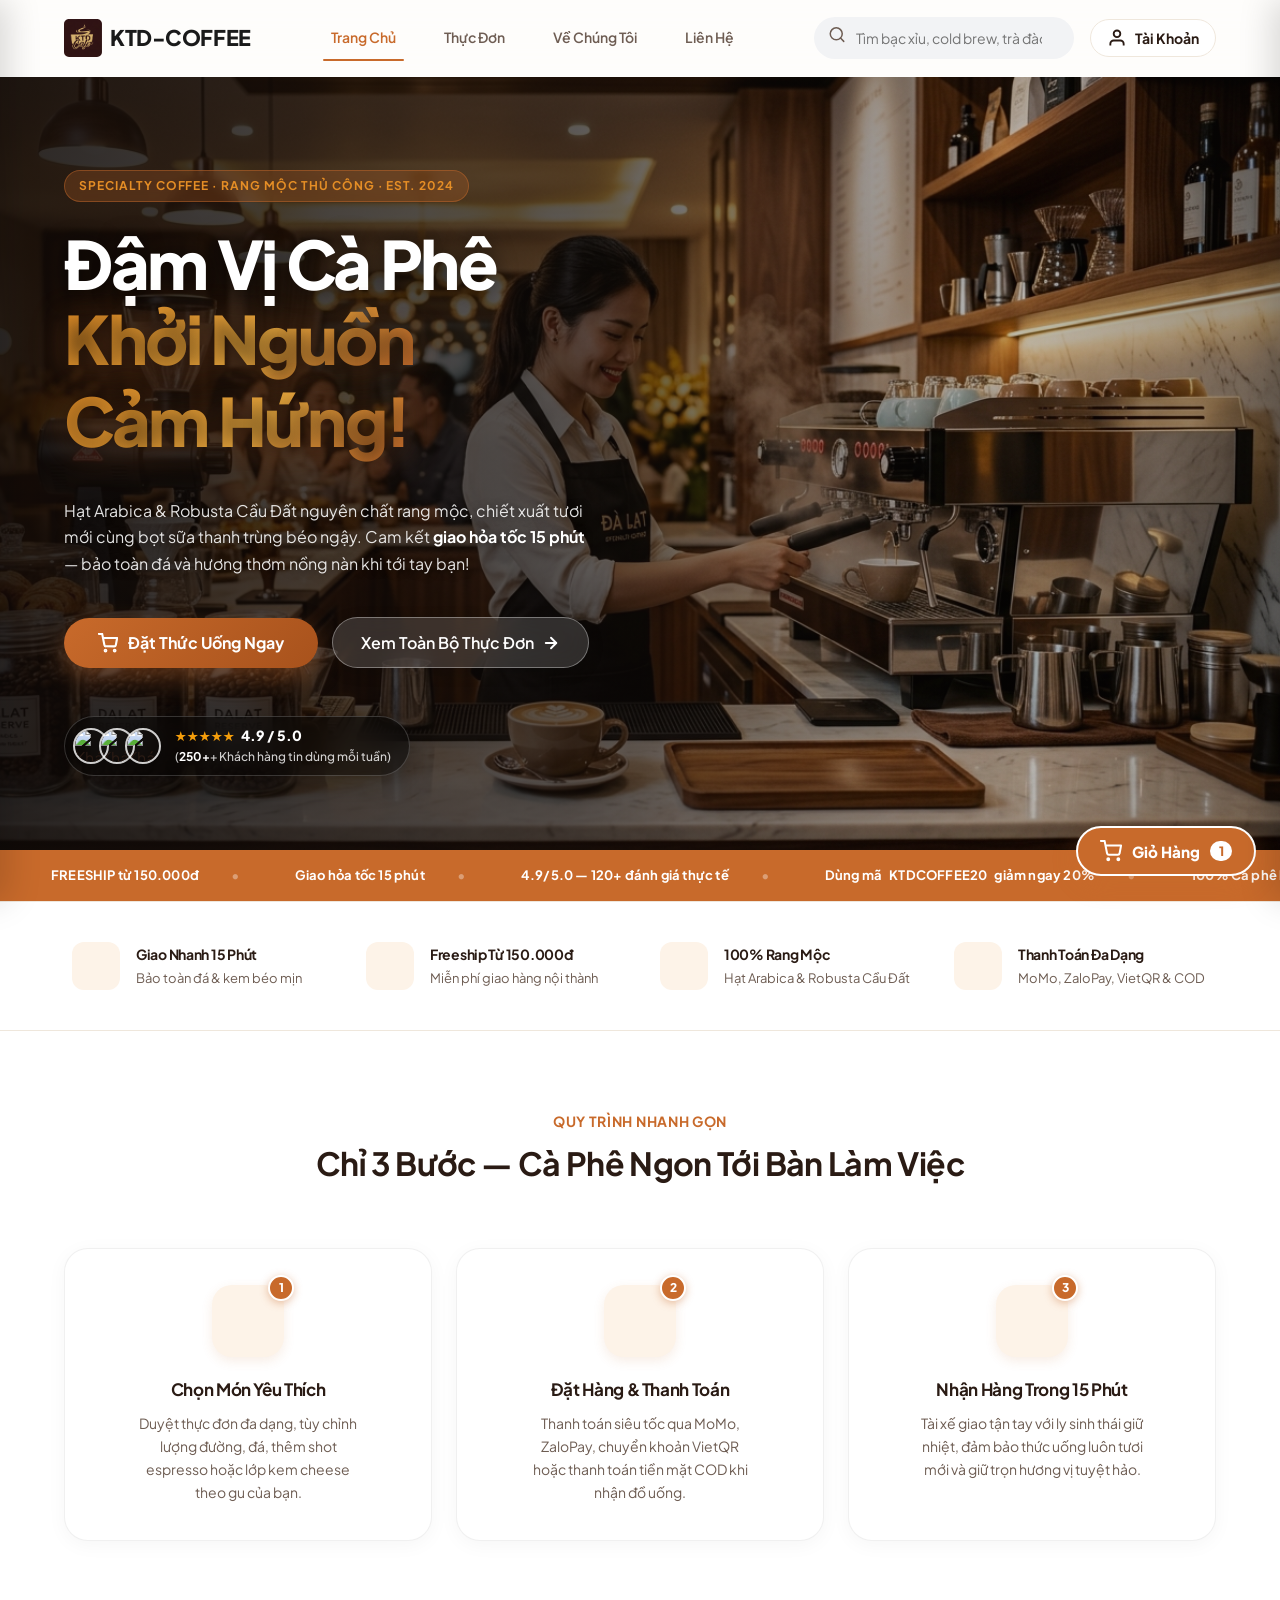
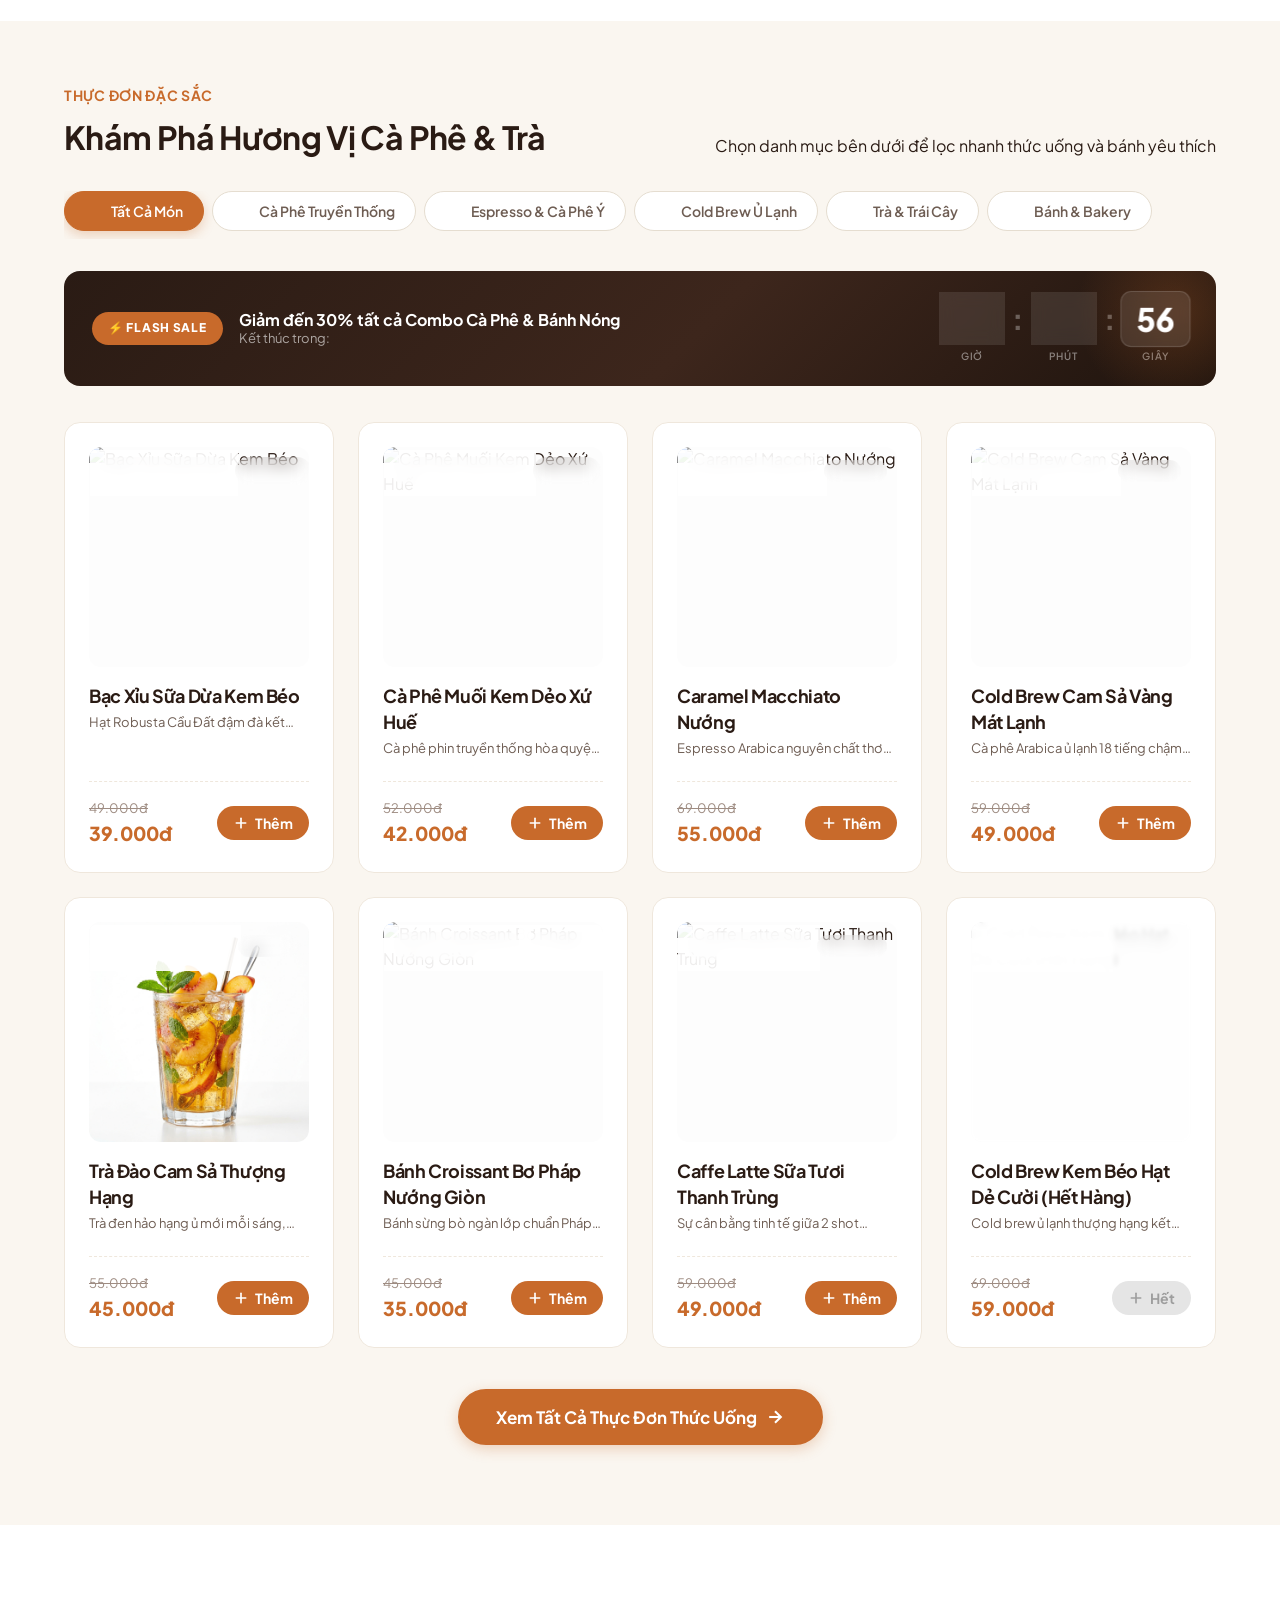
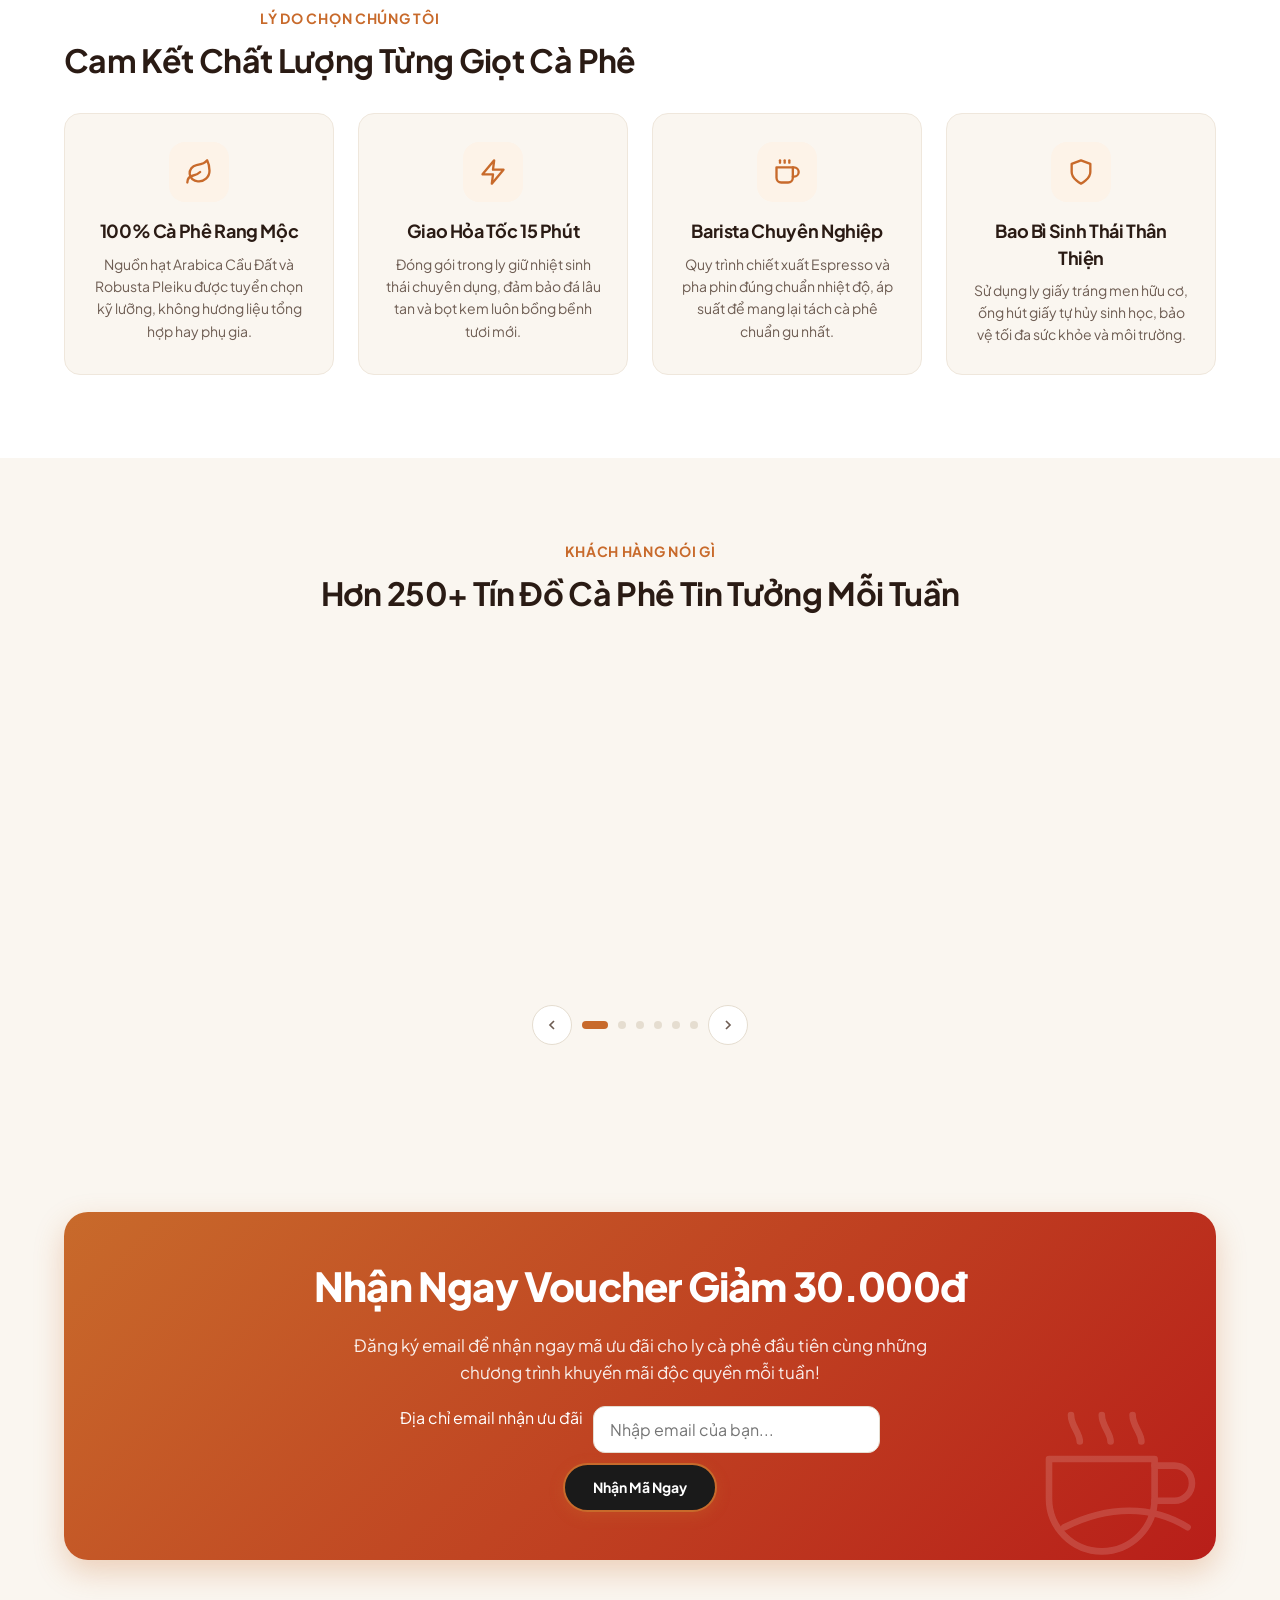
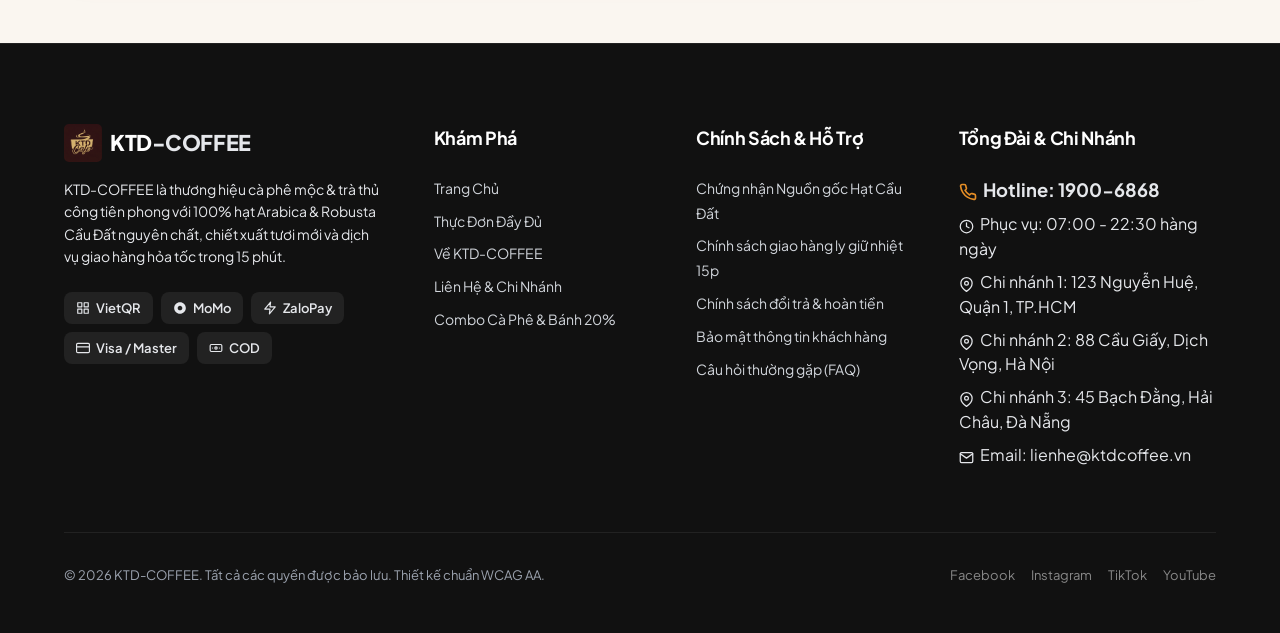
==== commit 717b379a: "sửa lỗi, tối ưu trải nghiệm UX/UI ở section Khách Hàng Nói Gi" ====
--- a/index.html
+++ b/index.html
@@ -659,6 +659,36 @@
               </div>
             </article>
 
+            <!-- Card Đánh giá 7 -->
+            <article class="testimonial-card">
+              <div class="stars-row" aria-label="5 sao">★★★★★</div>
+              <blockquote class="testimonial-quote">❝ Cà phê Trứng & Espresso ở KTD-COFFEE chuẩn gu đậm đà. Kem trứng béo mịn không bị tanh chút nào. Order qua web siêu tiện, 10 phút sau là shipper giao tới tận bàn làm việc! ❞</blockquote>
+              <div class="testimonial-author">
+                <img loading="lazy"
+                  src="https://images.unsplash.com/photo-1539571696357-5a69c17a67c6?w=100&auto=format&fit=crop&q=80"
+                  alt="Vũ Minh Hoàng" class="author-avatar" />
+                <div class="author-info">
+                  <h4>Vũ Minh Hoàng</h4>
+                  <p>Quận 3, TP.HCM · Senior Software Engineer</p>
+                </div>
+              </div>
+            </article>
+
+            <!-- Card Đánh giá 8 -->
+            <article class="testimonial-card">
+              <div class="stars-row" aria-label="5 sao">★★★★★</div>
+              <blockquote class="testimonial-quote">❝ Ấn tượng nhất là Trà Măng Cầu và Trà Nhài Kem Cheese của shop. Vị trà thơm thanh nhẹ, bọt kem mặn mặn béo ngậy cực cuốn. Đóng gói cẩn thận không tràn giọt nào! ❞</blockquote>
+              <div class="testimonial-author">
+                <img loading="lazy"
+                  src="https://images.unsplash.com/photo-1517841905240-472988babdf9?w=100&auto=format&fit=crop&q=80"
+                  alt="Nguyễn Hà Phương" class="author-avatar" />
+                <div class="author-info">
+                  <h4>Nguyễn Hà Phương</h4>
+                  <p>Đống Đa, Hà Nội · UI/UX Designer</p>
+                </div>
+              </div>
+            </article>
+
           </div>
         </div>
 
@@ -669,12 +699,14 @@
               <polyline points="15 18 9 12 15 6"></polyline>
             </svg>
           </button>
-          <button type="button" class="testimonial-dot active" data-idx="0" aria-label="Đánh giá 1 của 6"></button>
-          <button type="button" class="testimonial-dot" data-idx="1" aria-label="Đánh giá 2 của 6"></button>
-          <button type="button" class="testimonial-dot" data-idx="2" aria-label="Đánh giá 3 của 6"></button>
-          <button type="button" class="testimonial-dot" data-idx="3" aria-label="Đánh giá 4 của 6"></button>
-          <button type="button" class="testimonial-dot" data-idx="4" aria-label="Đánh giá 5 của 6"></button>
-          <button type="button" class="testimonial-dot" data-idx="5" aria-label="Đánh giá 6 của 6"></button>
+          <button type="button" class="testimonial-dot active" data-idx="0" aria-label="Đánh giá 1 của 8"></button>
+          <button type="button" class="testimonial-dot" data-idx="1" aria-label="Đánh giá 2 của 8"></button>
+          <button type="button" class="testimonial-dot" data-idx="2" aria-label="Đánh giá 3 của 8"></button>
+          <button type="button" class="testimonial-dot" data-idx="3" aria-label="Đánh giá 4 của 8"></button>
+          <button type="button" class="testimonial-dot" data-idx="4" aria-label="Đánh giá 5 của 8"></button>
+          <button type="button" class="testimonial-dot" data-idx="5" aria-label="Đánh giá 6 của 8"></button>
+          <button type="button" class="testimonial-dot" data-idx="6" aria-label="Đánh giá 7 của 8"></button>
+          <button type="button" class="testimonial-dot" data-idx="7" aria-label="Đánh giá 8 của 8"></button>
           <button type="button" class="testimonial-nav-btn" id="testimonial-next" aria-label="Đánh giá tiếp theo">
             <svg width="16" height="16" viewBox="0 0 24 24" fill="none" stroke="currentColor" stroke-width="2.5">
               <polyline points="9 18 15 12 9 6"></polyline>
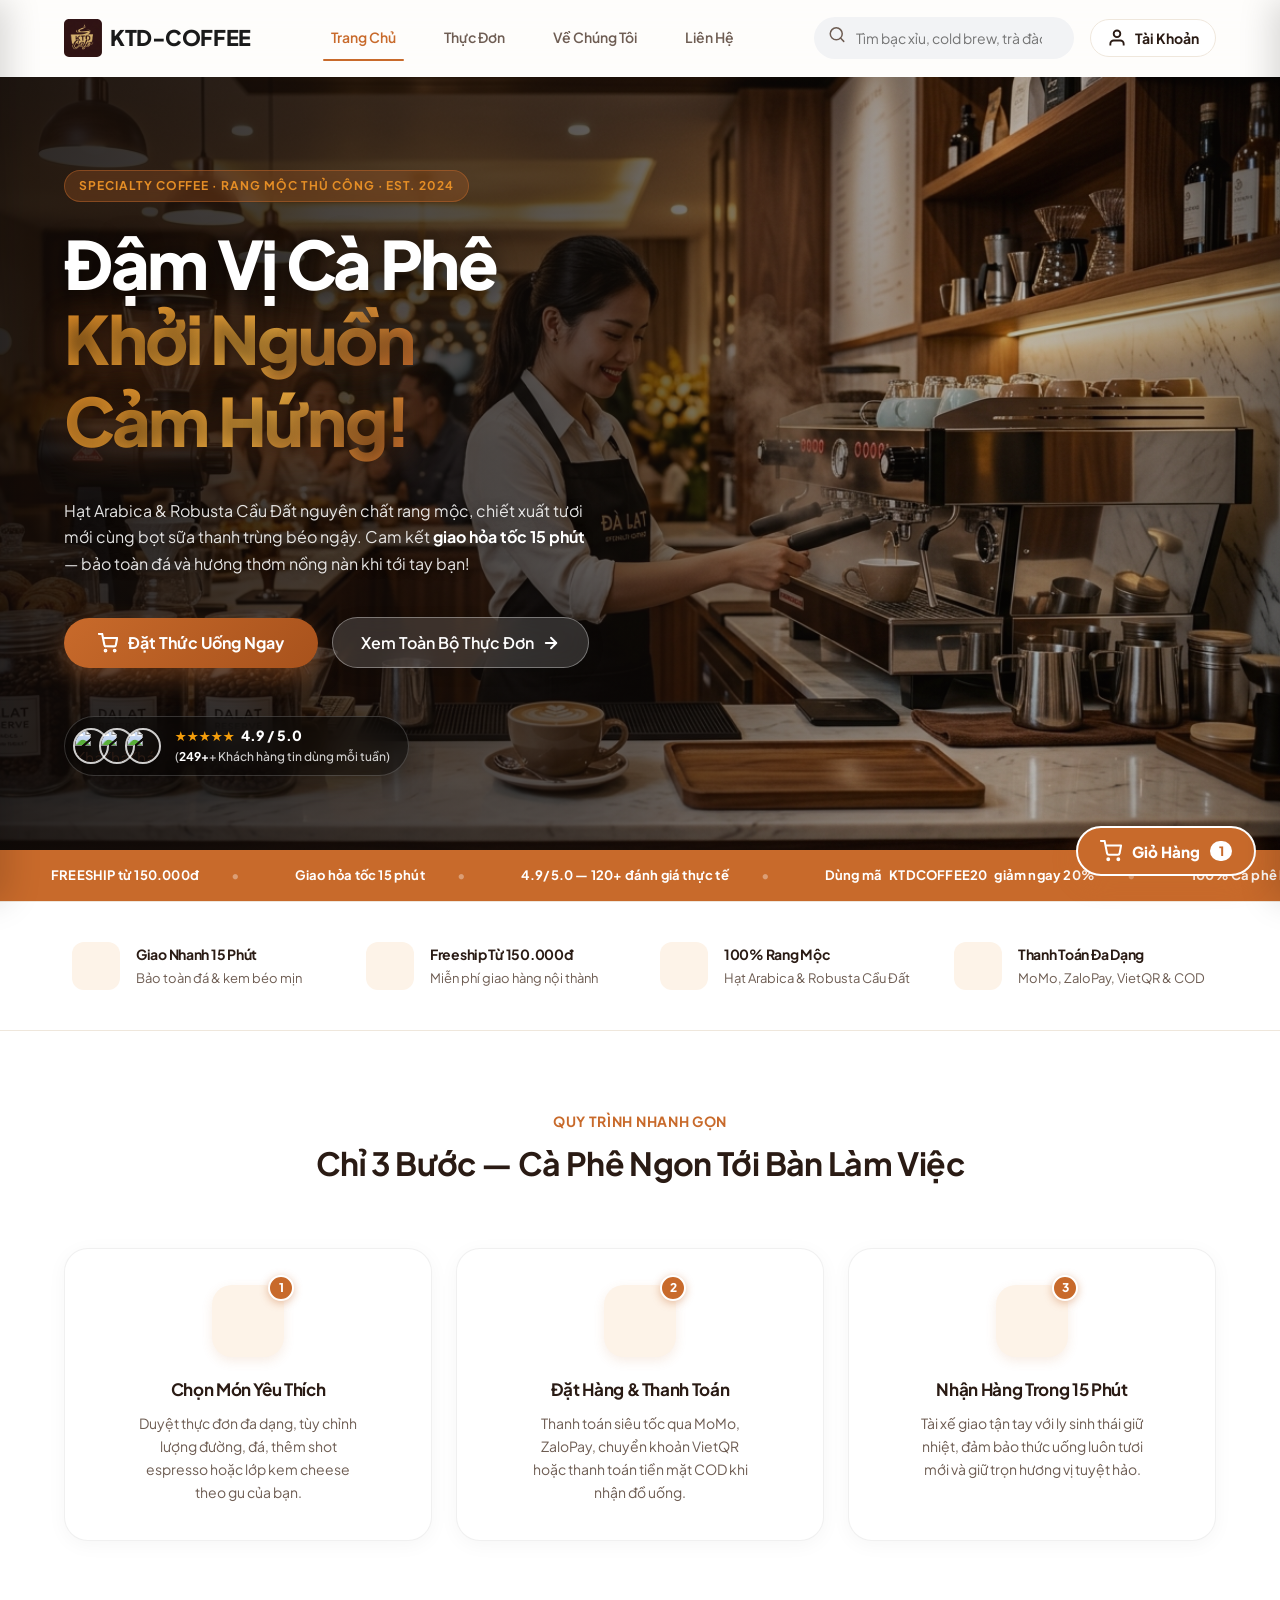
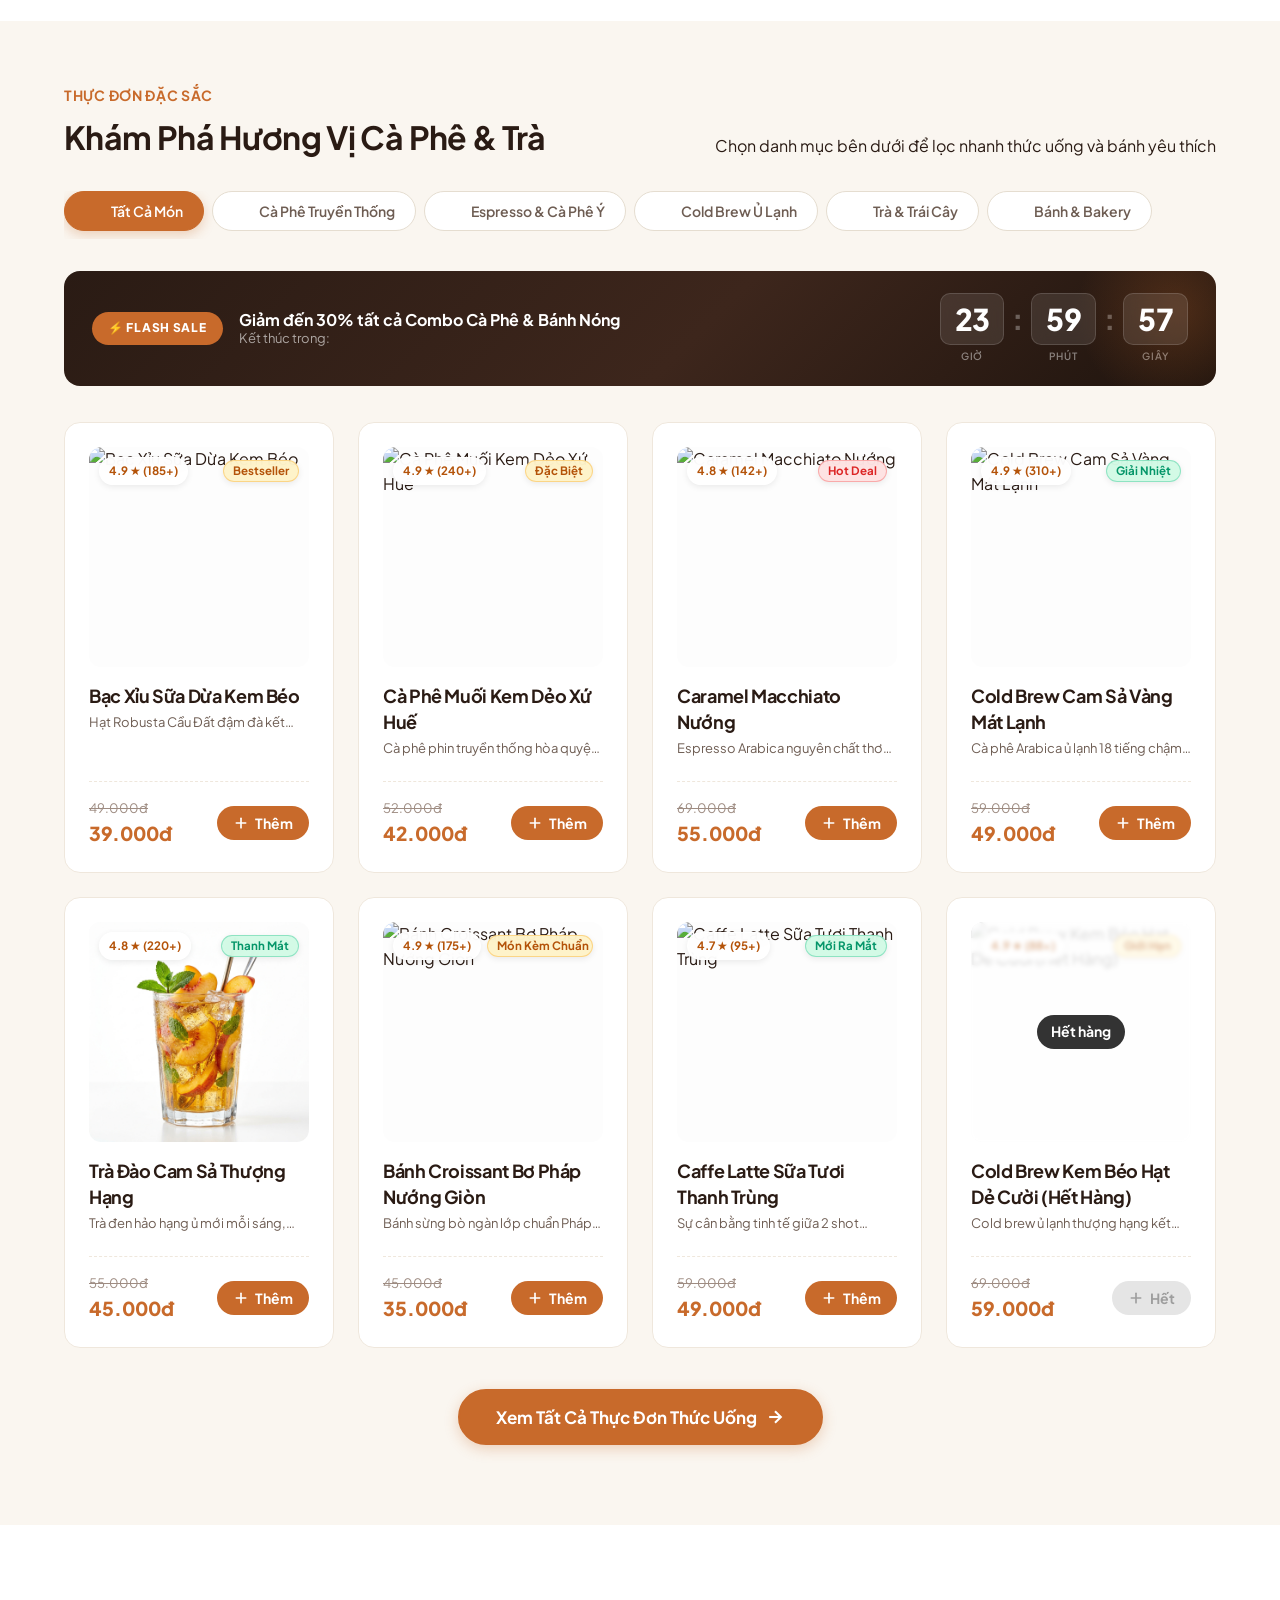
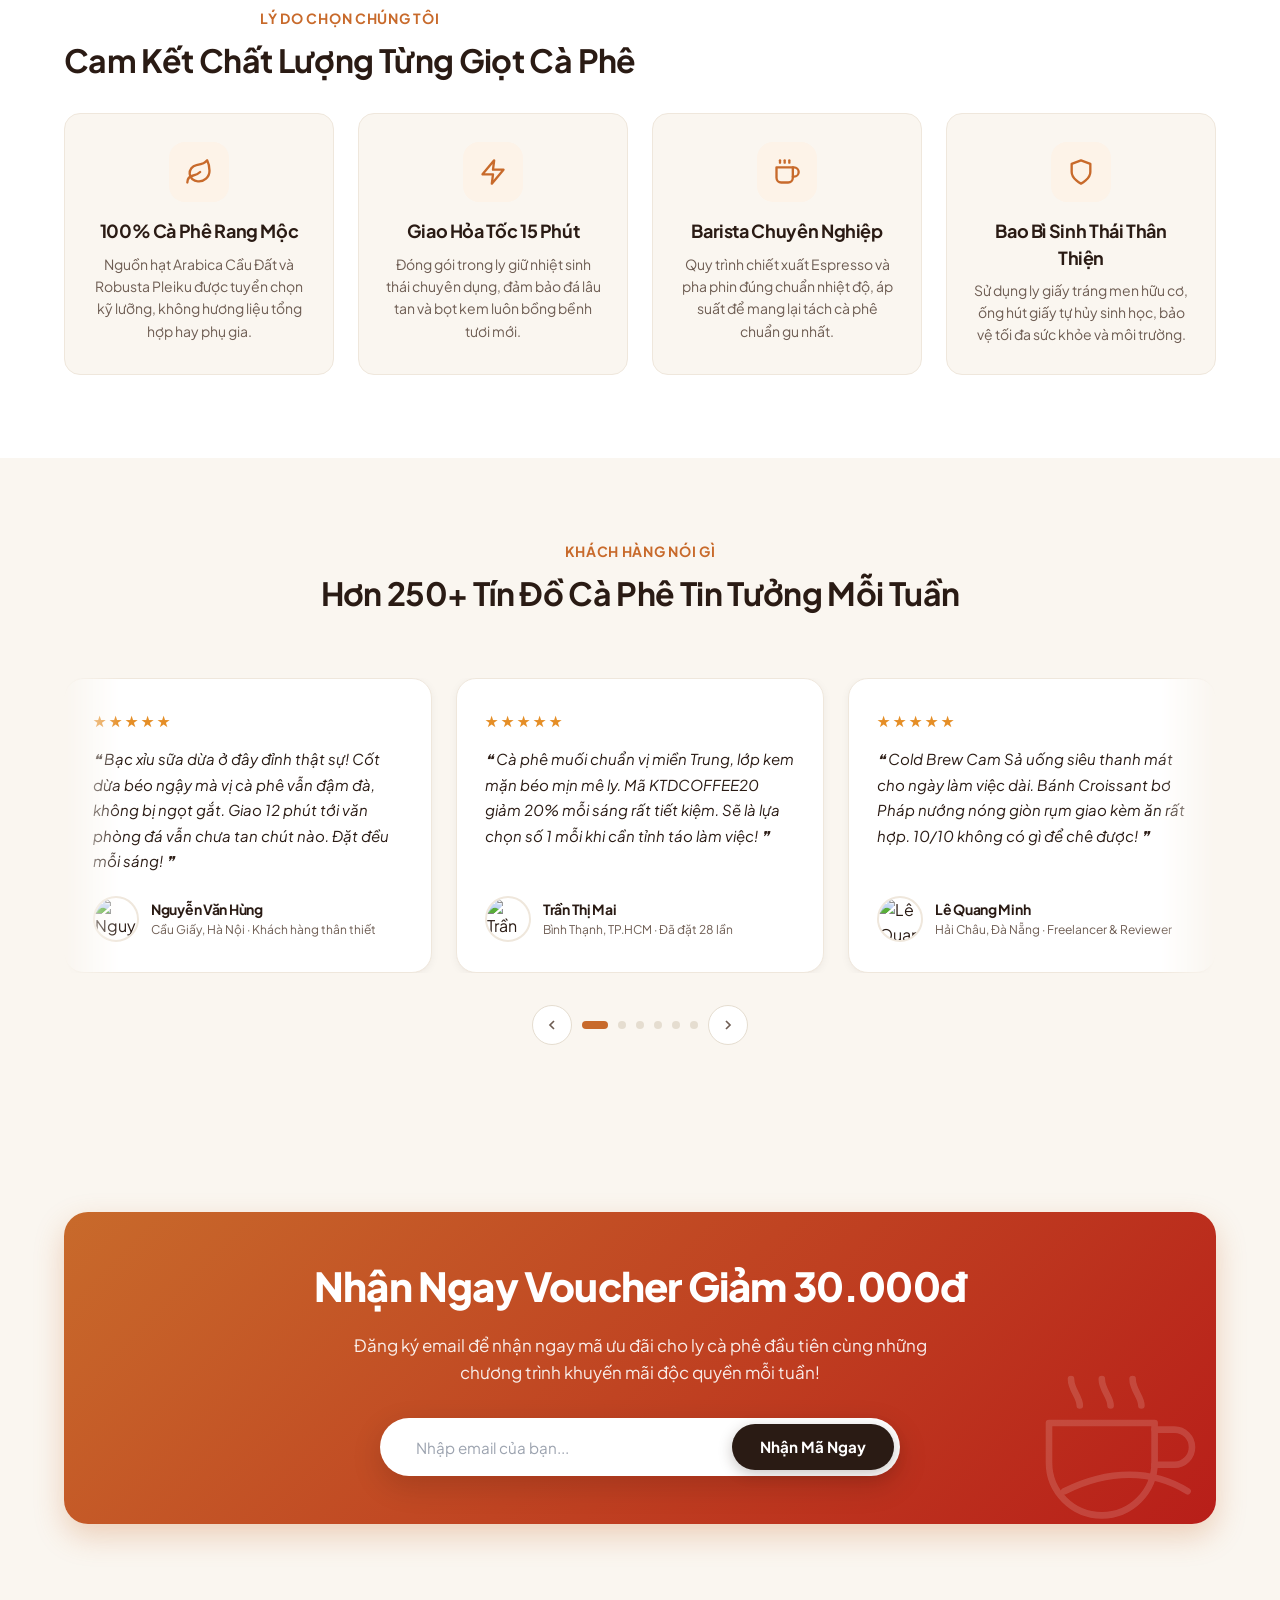
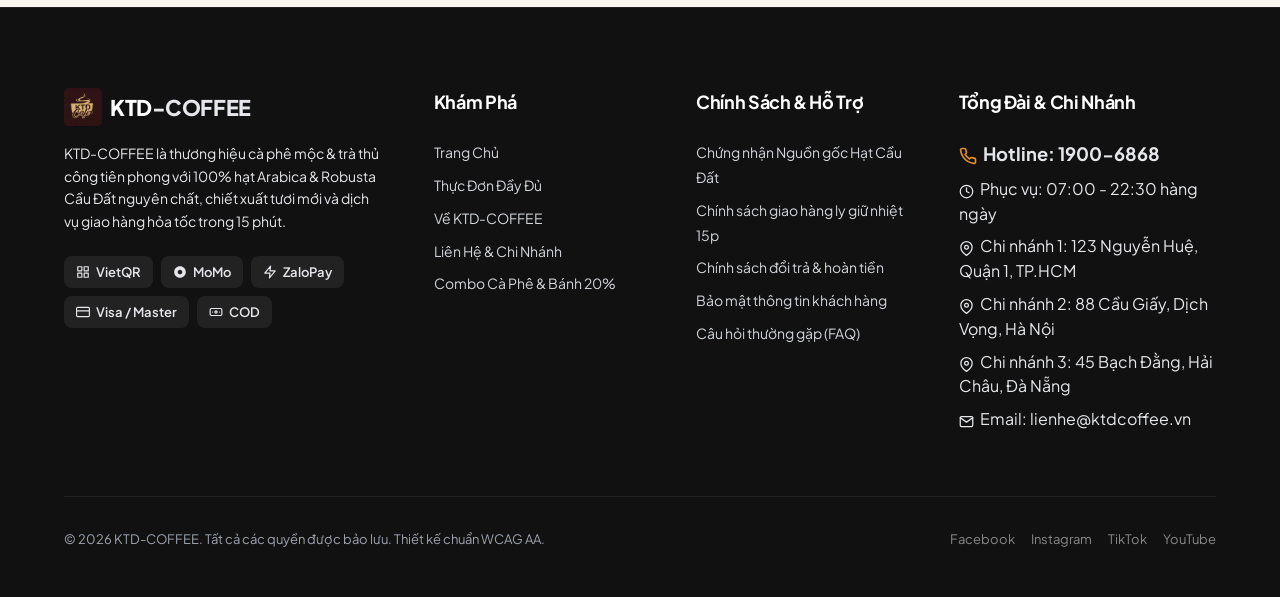
==== commit 9bb26d85: "Sửa bố cục section voucher + lỗi nhập email" ====
--- a/index.html
+++ b/index.html
@@ -727,7 +727,7 @@
           <p>Đăng ký email để nhận ngay mã ưu đãi cho ly cà phê đầu tiên cùng những chương trình khuyến mãi độc quyền mỗi tuần!</p>
           <form class="promo-cta-form newsletter-form-wrapper" action="#" onsubmit="event.preventDefault();">
             <label for="promo-email-input" class="sr-only">Địa chỉ email nhận ưu đãi</label>
-            <input id="promo-email-input" type="email" placeholder="Nhập email của bạn..." class="form-control newsletter-input"
+            <input id="promo-email-input" type="email" placeholder="Nhập email của bạn..." class="newsletter-input"
               aria-label="Địa chỉ email nhận ưu đãi" required />
             <button type="submit" class="btn btn-primary newsletter-submit-btn">
               <span>Nhận Mã Ngay</span>
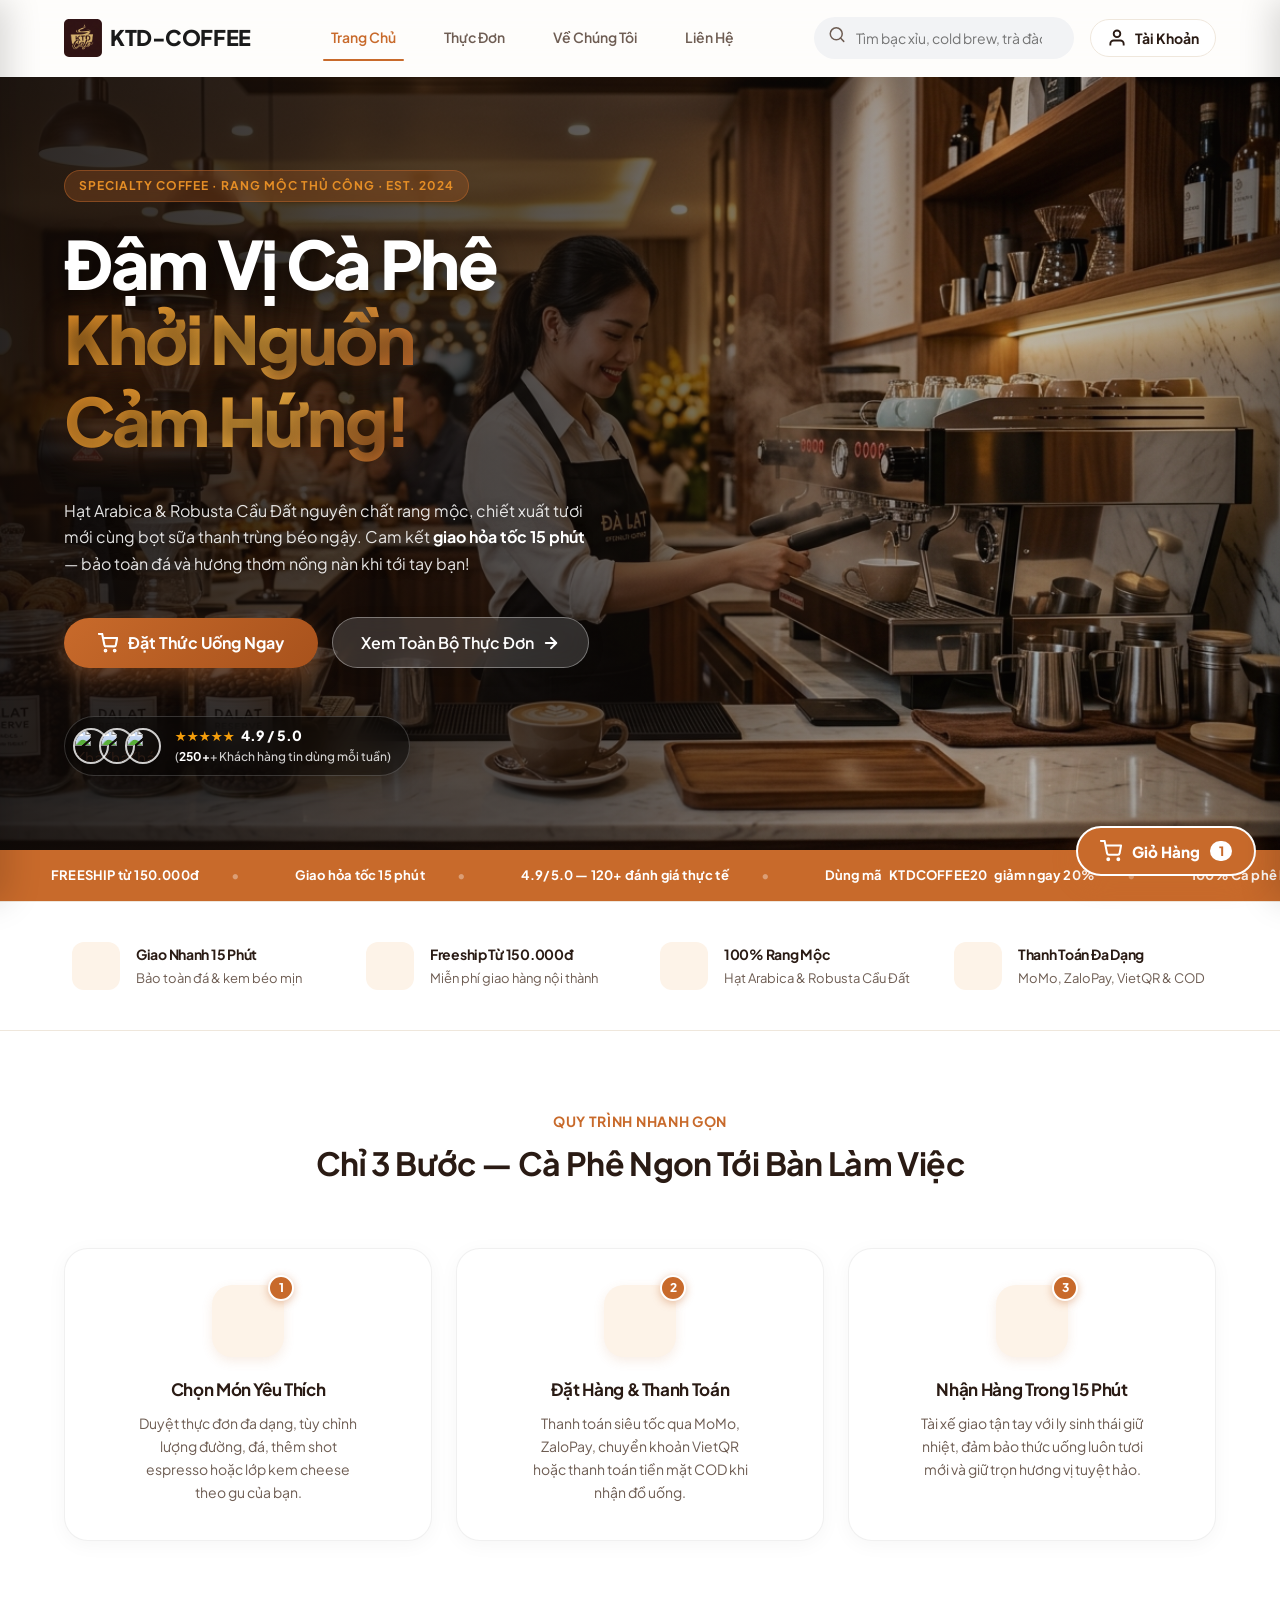
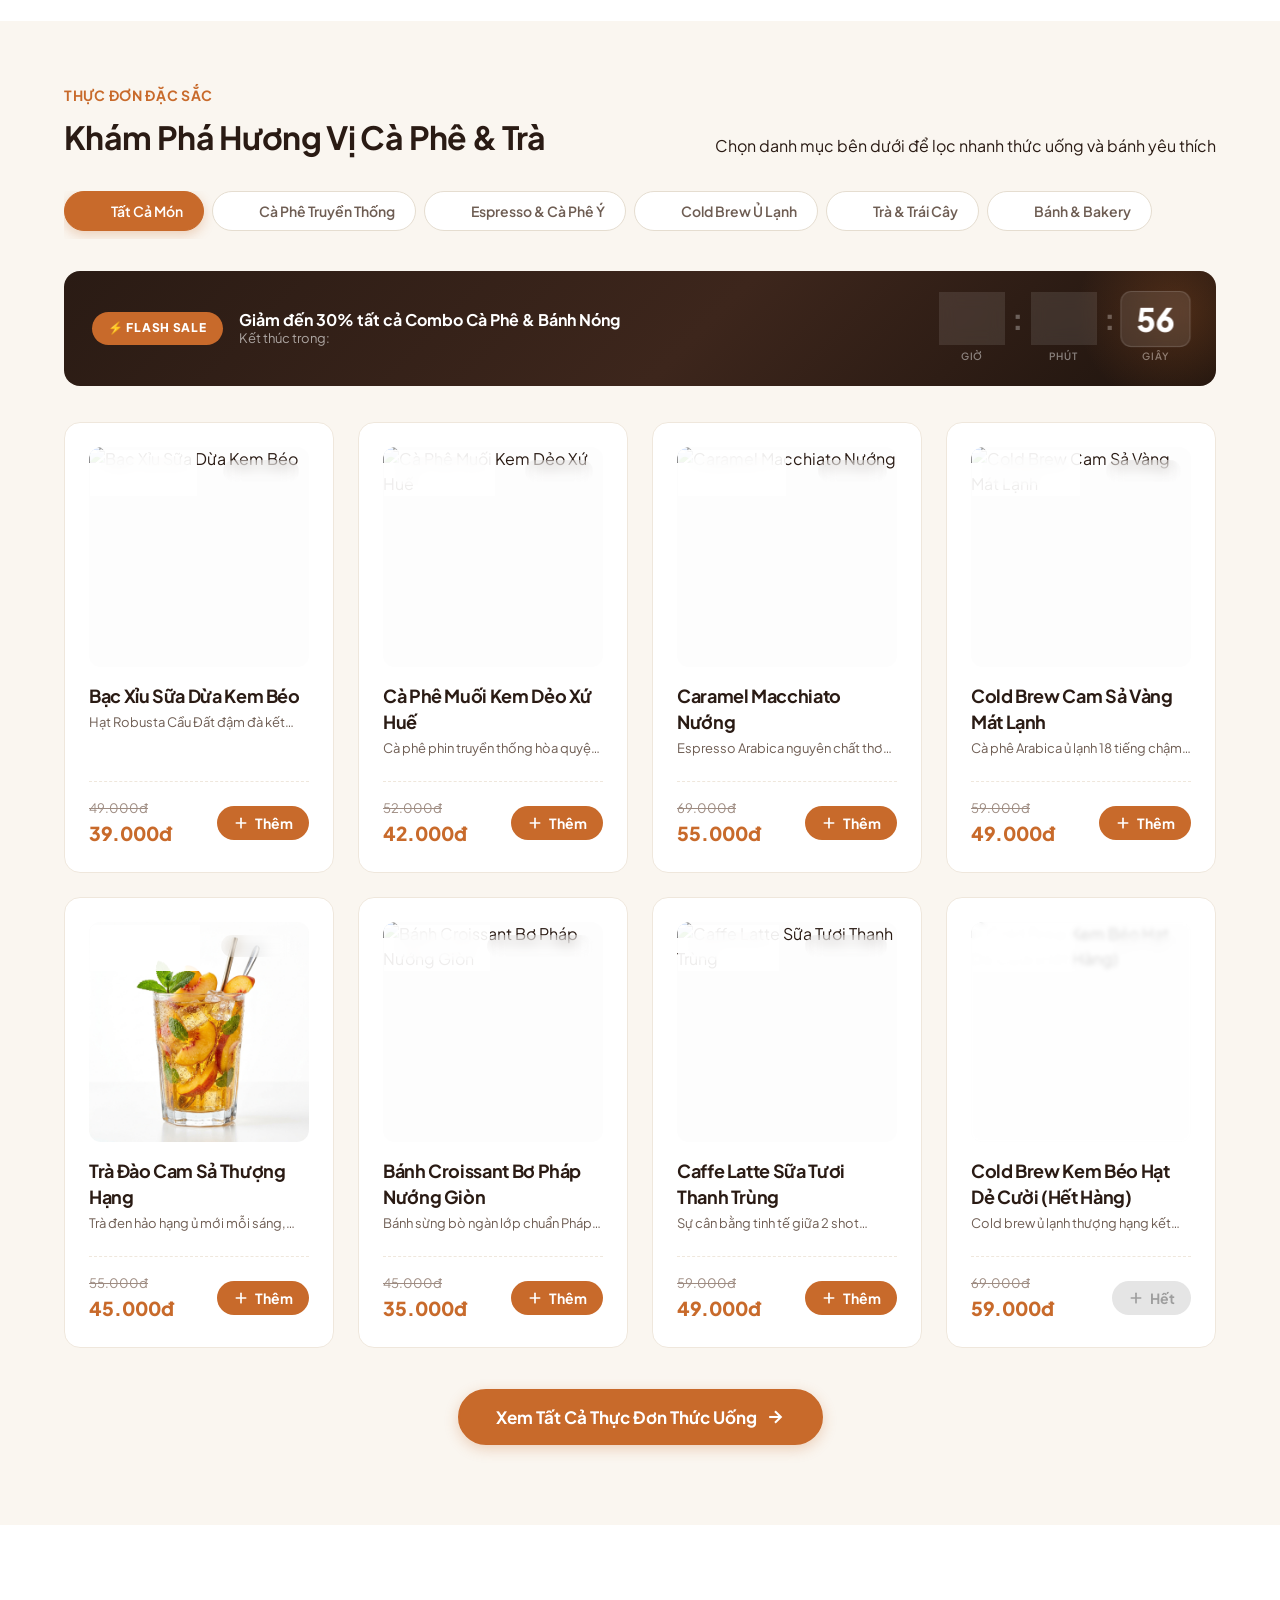
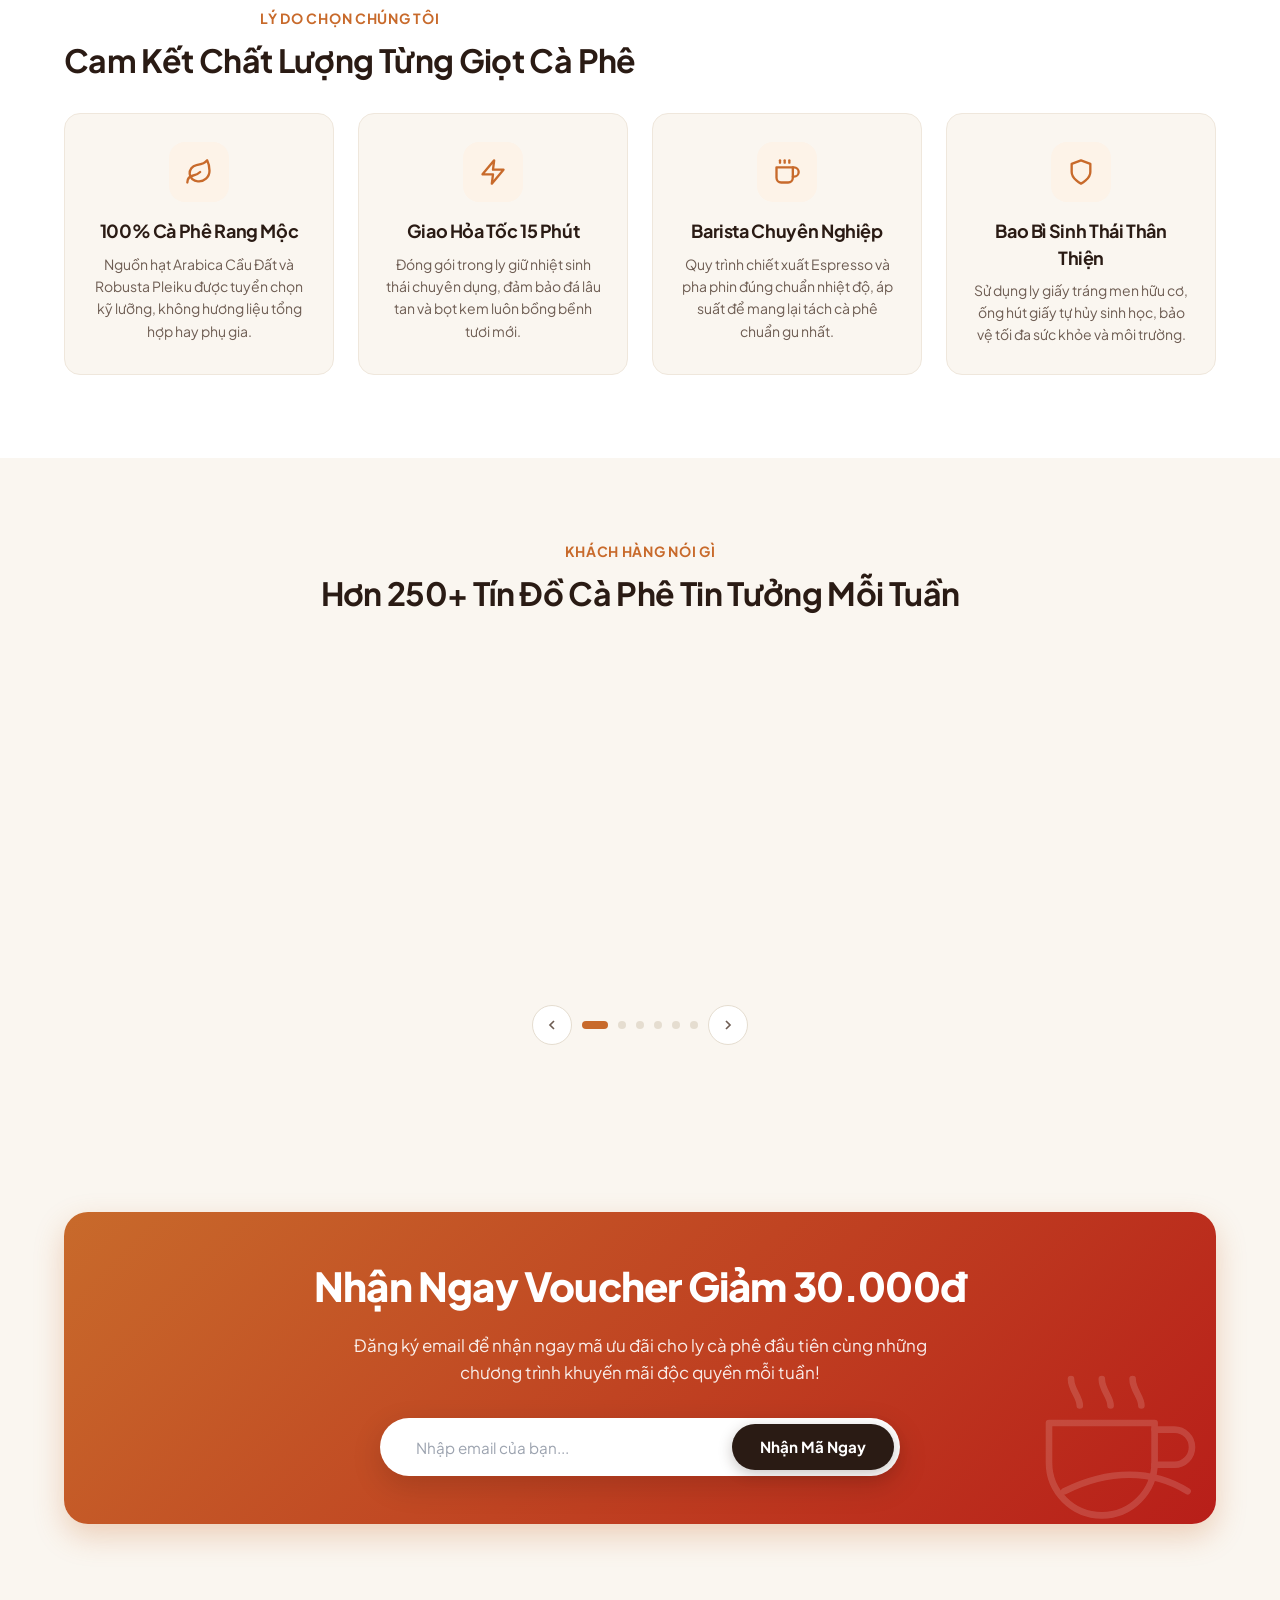
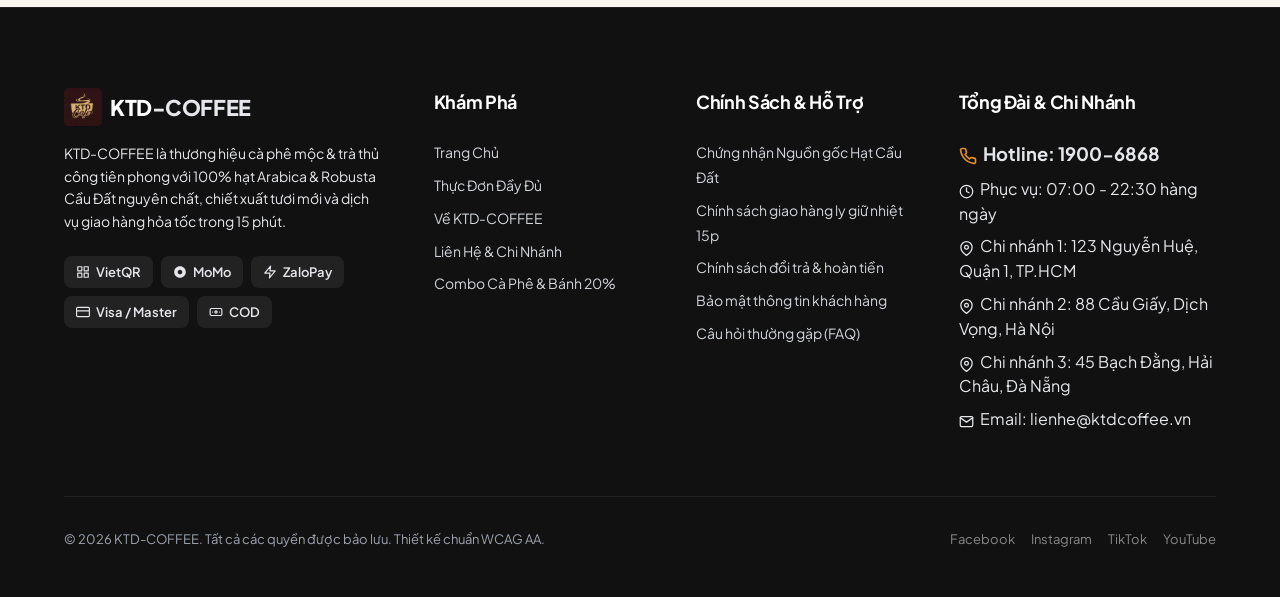
==== commit 26f52a74: "sửa đổi thông tin thanh toán section checkout" ====
--- a/index.html
+++ b/index.html
@@ -1077,7 +1077,7 @@
             <h4 class="payment-method-title">Chuyển Khoản Ngân Hàng Tự Động</h4>
           </div>
           <img loading="lazy" id="qr-code-img"
-            src="https://api.qrserver.com/v1/create-qr-code/?size=180x180&data=KTDCOFFEE_PAYMENT_ORDER_9824"
+            src="https://img.vietqr.io/image/MB-0931143830-compact2.png?amount=50000&addInfo=KTD%20COFFEE%20ORDER&accountName=DO%20MINH%20KHOA"
             alt="Mã QR Chuyển khoản VietQR" class="qr-code-image" />
           <p class="payment-method-note">
             Mở app ngân hàng quét mã để thanh toán tự động với số tiền chính xác
@@ -1089,11 +1089,11 @@
             </div>
             <div class="payment-account-row">
               <span class="payment-account-label">Số tài khoản:</span>
-              <span class="payment-account-value">9999 8888 6666</span>
+              <span class="payment-account-value">0931 143 830</span>
             </div>
             <div class="payment-account-row">
               <span class="payment-account-label">Chủ tài khoản:</span>
-              <span class="payment-account-value">KTD COFFEE</span>
+              <span class="payment-account-value">DO MINH KHOA</span>
             </div>
             <div class="payment-account-row">
               <span class="payment-account-label">Số tiền:</span>
@@ -1109,7 +1109,7 @@
             <h4 class="payment-method-title">Quét Mã Hoặc Chuyển Tiền MoMo</h4>
           </div>
           <img loading="lazy" id="momo-qr-img"
-            src="https://api.qrserver.com/v1/create-qr-code/?size=180x180&data=2|99|0901234567|DO%20MINH%20KHOA|ktdcoffee@gmail.com|0|0|50000|KTD_COFFEE"
+            src="https://img.vietqr.io/image/MB-0931143830-compact2.png?amount=50000&addInfo=KTD%20COFFEE%20MOMO&accountName=DO%20MINH%20KHOA"
             alt="Mã QR Ví MoMo" class="qr-code-image" />
           <p class="payment-method-note">
             Mở ứng dụng MoMo chọn "Quét Mã" hoặc chuyển tiền tới số điện thoại bên dưới
@@ -1117,11 +1117,11 @@
           <div class="payment-account-details">
             <div class="payment-account-row">
               <span class="payment-account-label">Số điện thoại MoMo:</span>
-              <span class="payment-account-value">0901 234 567</span>
+              <span class="payment-account-value">0931 143 830</span>
             </div>
             <div class="payment-account-row">
               <span class="payment-account-label">Chủ ví nhận:</span>
-              <span class="payment-account-value">ĐỖ MINH KHOA (KTD-COFFEE)</span>
+              <span class="payment-account-value">DO MINH KHOA (KTD-COFFEE)</span>
             </div>
             <div class="payment-account-row">
               <span class="payment-account-label">Số tiền:</span>
@@ -1137,7 +1137,7 @@
             <h4 class="payment-method-title">Quét Mã Thanh Toán ZaloPay</h4>
           </div>
           <img loading="lazy" id="zalopay-qr-img"
-            src="https://api.qrserver.com/v1/create-qr-code/?size=180x180&data=https://zalopay.vn/pay?amount=50000&note=KTD_COFFEE"
+            src="https://img.vietqr.io/image/MB-0931143830-compact2.png?amount=50000&addInfo=KTD%20COFFEE%20ZALOPAY&accountName=DO%20MINH%20KHOA"
             alt="Mã QR Ví ZaloPay" class="qr-code-image" />
           <p class="payment-method-note">
             Mở Zalo hoặc App ZaloPay quét mã QR để nhận ưu đãi hoàn tiền
@@ -1145,11 +1145,11 @@
           <div class="payment-account-details">
             <div class="payment-account-row">
               <span class="payment-account-label">Số tài khoản ZaloPay:</span>
-              <span class="payment-account-value">0901 234 567</span>
+              <span class="payment-account-value">0931 143 830</span>
             </div>
             <div class="payment-account-row">
               <span class="payment-account-label">Chủ ví ZaloPay:</span>
-              <span class="payment-account-value">KTD-COFFEE OFFICIAL</span>
+              <span class="payment-account-value">DO MINH KHOA</span>
             </div>
             <div class="payment-account-row">
               <span class="payment-account-label">Số tiền:</span>
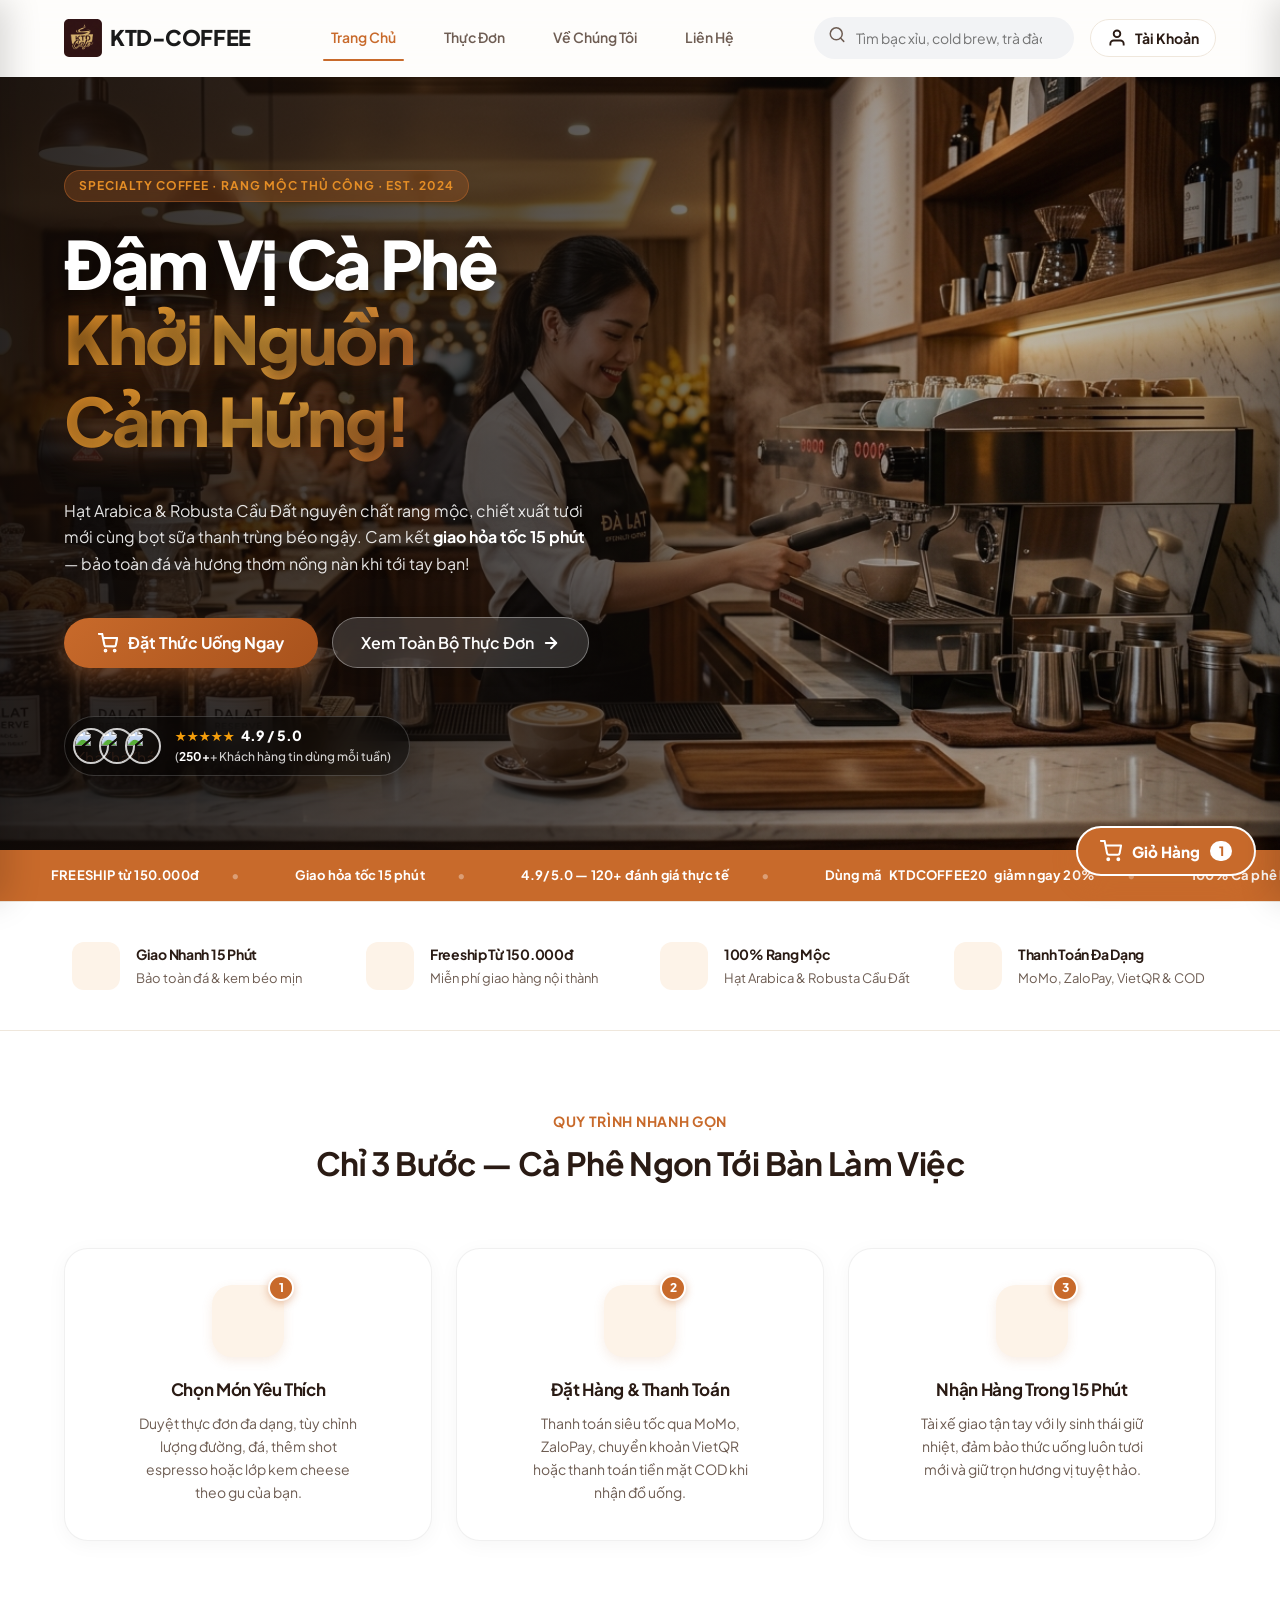
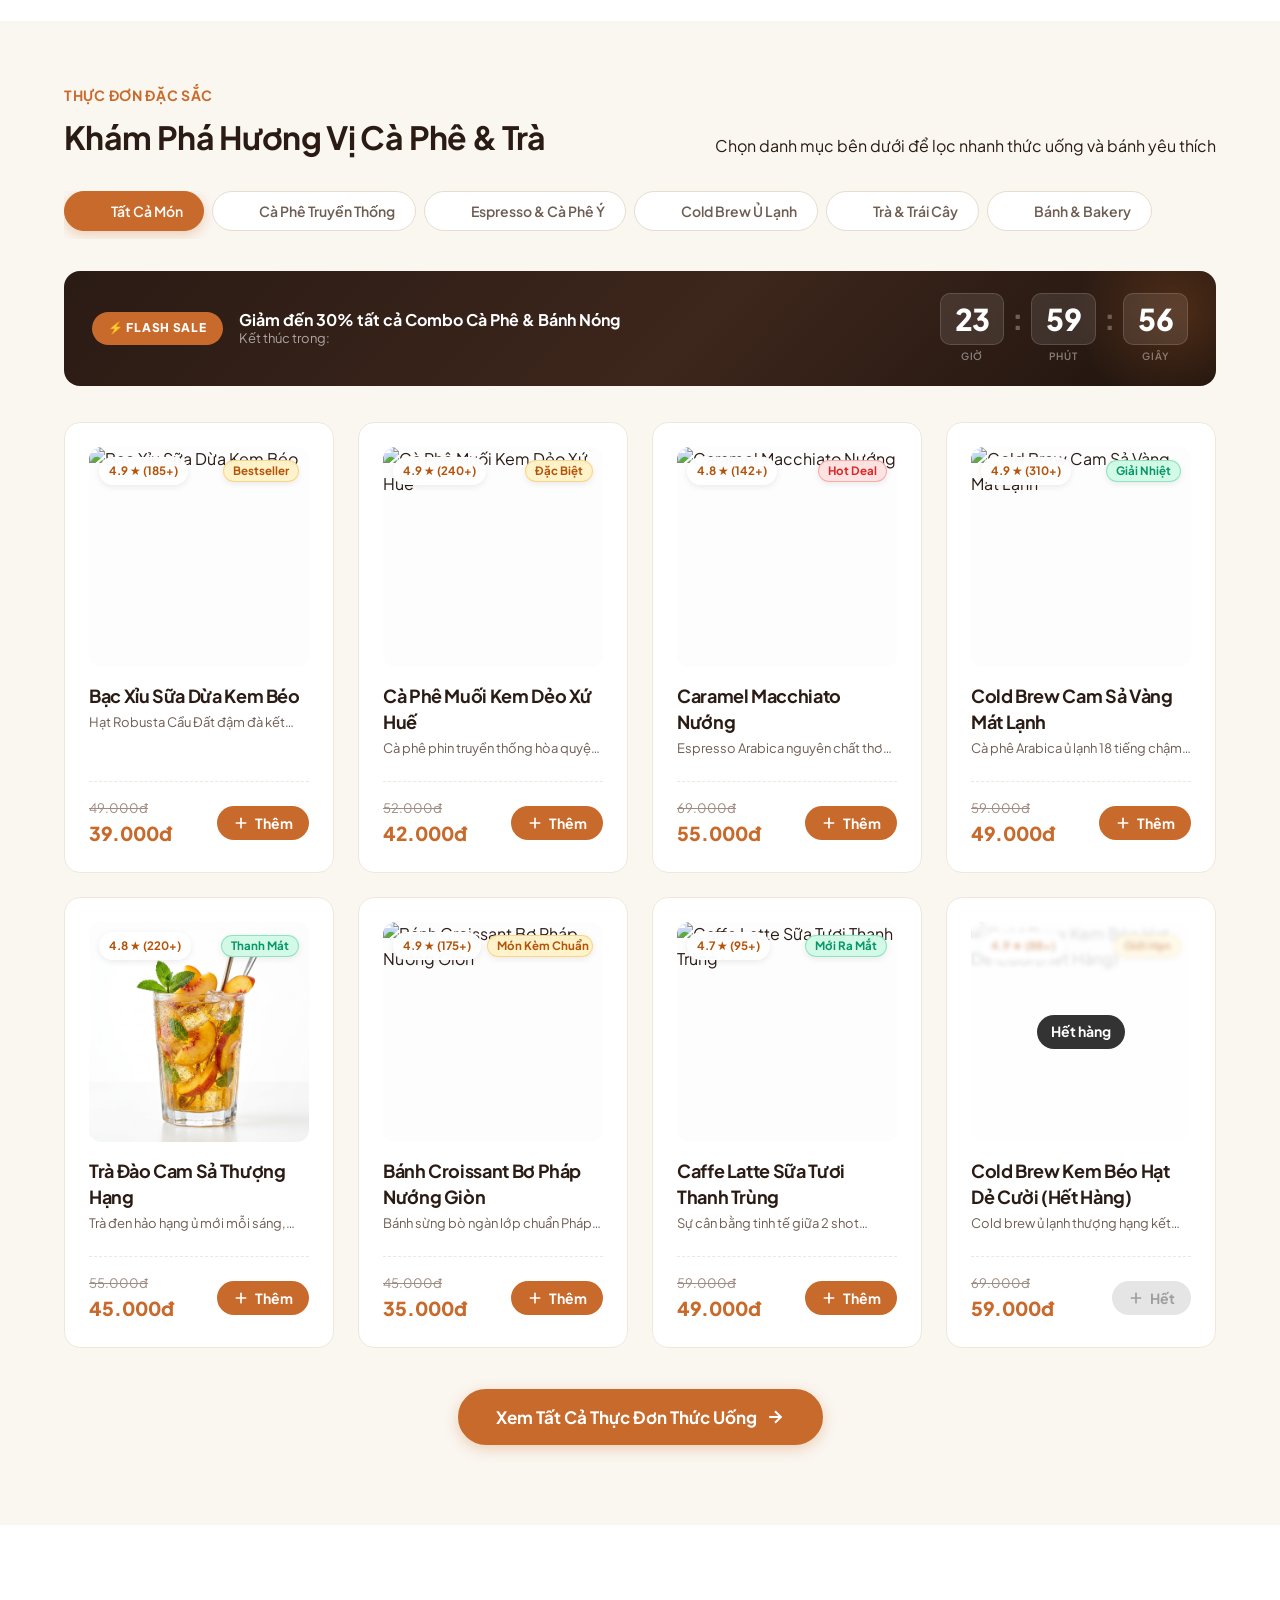
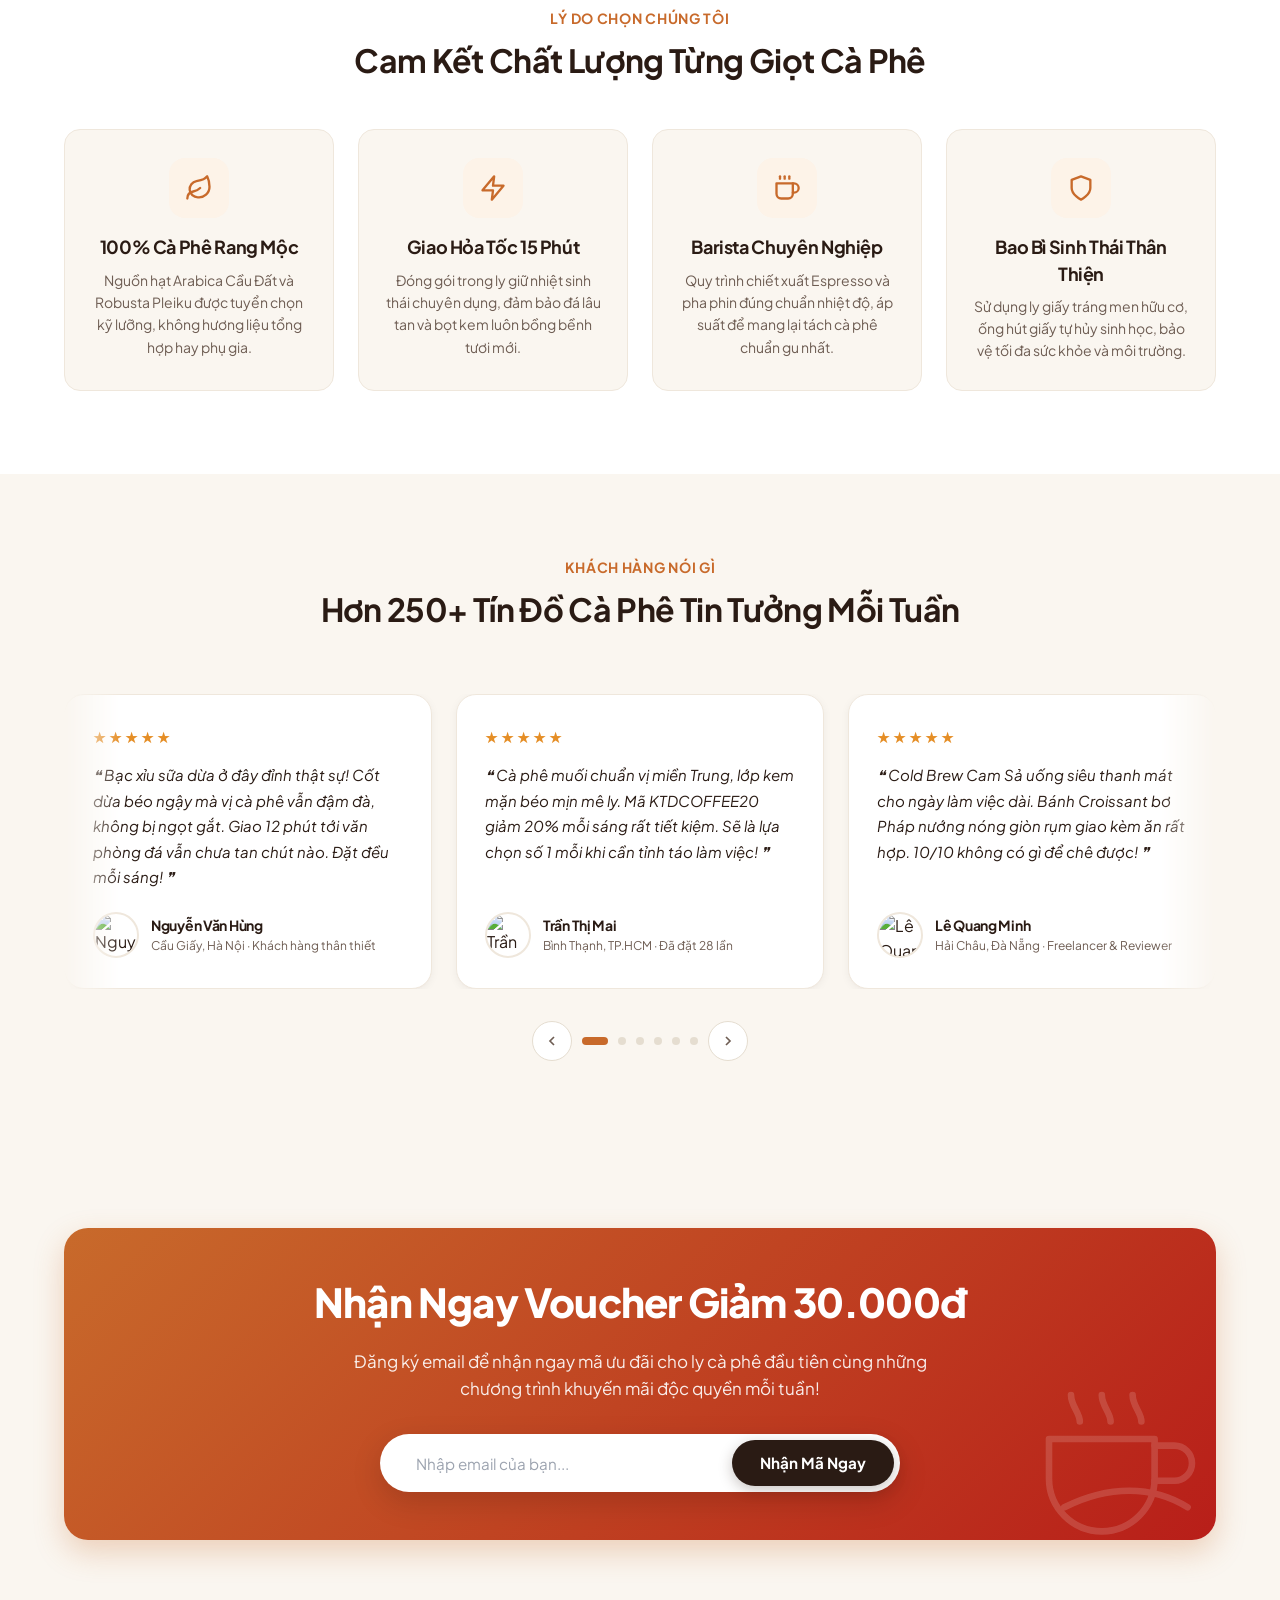
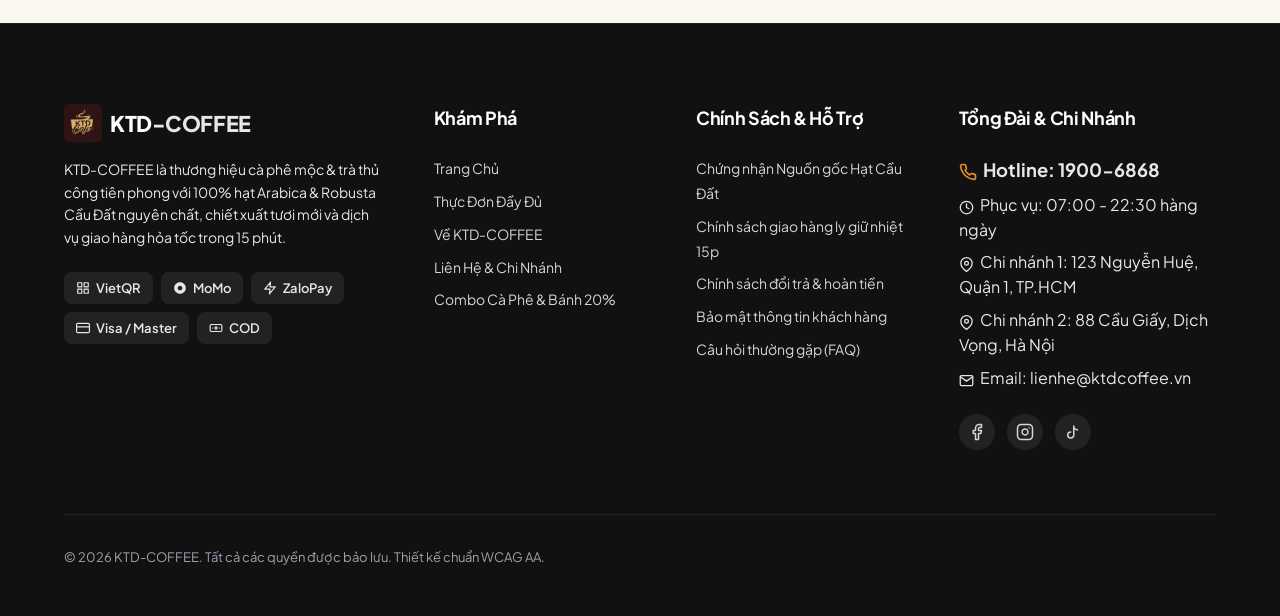
==== commit 9c724def: "sửa icon social ở footer" ====
--- a/index.html
+++ b/index.html
@@ -1351,22 +1351,26 @@
               <li><svg width="15" height="15" viewBox="0 0 24 24" fill="none" stroke="currentColor" stroke-width="2" stroke-linecap="round" stroke-linejoin="round" class="footer-info-icon"><circle cx="12" cy="12" r="10"/><polyline points="12 6 12 12 16 14"/></svg>Phục vụ: 07:00 - 22:30 hàng ngày</li>
               <li><svg width="15" height="15" viewBox="0 0 24 24" fill="none" stroke="currentColor" stroke-width="2" stroke-linecap="round" stroke-linejoin="round" class="footer-info-icon"><path d="M21 10c0 7-9 13-9 13s-9-6-9-13a9 9 0 0 1 18 0z"/><circle cx="12" cy="10" r="3"/></svg>Chi nhánh 1: 123 Nguyễn Huệ, Quận 1, TP.HCM</li>
               <li><svg width="15" height="15" viewBox="0 0 24 24" fill="none" stroke="currentColor" stroke-width="2" stroke-linecap="round" stroke-linejoin="round" class="footer-info-icon"><path d="M21 10c0 7-9 13-9 13s-9-6-9-13a9 9 0 0 1 18 0z"/><circle cx="12" cy="10" r="3"/></svg>Chi nhánh 2: 88 Cầu Giấy, Dịch Vọng, Hà Nội</li>
-              <li><svg width="15" height="15" viewBox="0 0 24 24" fill="none" stroke="currentColor" stroke-width="2" stroke-linecap="round" stroke-linejoin="round" class="footer-info-icon"><path d="M21 10c0 7-9 13-9 13s-9-6-9-13a9 9 0 0 1 18 0z"/><circle cx="12" cy="10" r="3"/></svg>Chi nhánh 3: 45 Bạch Đằng, Hải Châu, Đà Nẵng</li>
               <li><svg width="15" height="15" viewBox="0 0 24 24" fill="none" stroke="currentColor" stroke-width="2" stroke-linecap="round" stroke-linejoin="round" class="footer-info-icon"><path d="M4 4h16c1.1 0 2 .9 2 2v12c0 1.1-.9 2-2 2H4c-1.1 0-2-.9-2-2V6c0-1.1.9-2 2-2z"/><polyline points="22,6 12,13 2,6"/></svg>Email: lienhe@ktdcoffee.vn</li>
             </ul>
           </address>
+          <div class="footer-social-links" aria-label="Mạng xã hội KTD-COFFEE">
+            <a href="https://facebook.com" target="_blank" rel="noopener noreferrer" class="footer-social-link" aria-label="Facebook">
+              <svg width="18" height="18" viewBox="0 0 24 24" fill="none" stroke="currentColor" stroke-width="2" stroke-linecap="round" stroke-linejoin="round"><path d="M18 2h-3a5 5 0 0 0-5 5v3H7v4h3v8h4v-8h3l1-4h-4V7a1 1 0 0 1 1-1h3z"/></svg>
+            </a>
+            <a href="https://instagram.com" target="_blank" rel="noopener noreferrer" class="footer-social-link" aria-label="Instagram">
+              <svg width="18" height="18" viewBox="0 0 24 24" fill="none" stroke="currentColor" stroke-width="2" stroke-linecap="round" stroke-linejoin="round"><rect x="2" y="2" width="20" height="20" rx="5" ry="5"/><path d="M16 11.37A4 4 0 1 1 12.63 8 4 4 0 0 1 16 11.37z"/><line x1="17.5" y1="6.5" x2="17.51" y2="6.5"/></svg>
+            </a>
+            <a href="https://tiktok.com" target="_blank" rel="noopener noreferrer" class="footer-social-link" aria-label="TikTok">
+              <svg width="18" height="18" viewBox="0 0 24 24" fill="none" stroke="currentColor" stroke-width="2" stroke-linecap="round" stroke-linejoin="round"><path d="M9 12a4 4 0 1 0 4 4V4a5 5 0 0 0 5 5"/></svg>
+            </a>
+          </div>
         </div>
       </div>
 
       <!-- Bottom Bar -->
       <div class="footer-bottom">
         <div>© 2026 KTD-COFFEE. Tất cả các quyền được bảo lưu. Thiết kế chuẩn WCAG AA.</div>
-        <div class="footer-social-links">
-          <a href="#" class="footer-social-link">Facebook</a>
-          <a href="#" class="footer-social-link">Instagram</a>
-          <a href="#" class="footer-social-link">TikTok</a>
-          <a href="#" class="footer-social-link">YouTube</a>
-        </div>
       </div>
     </div>
   </footer>
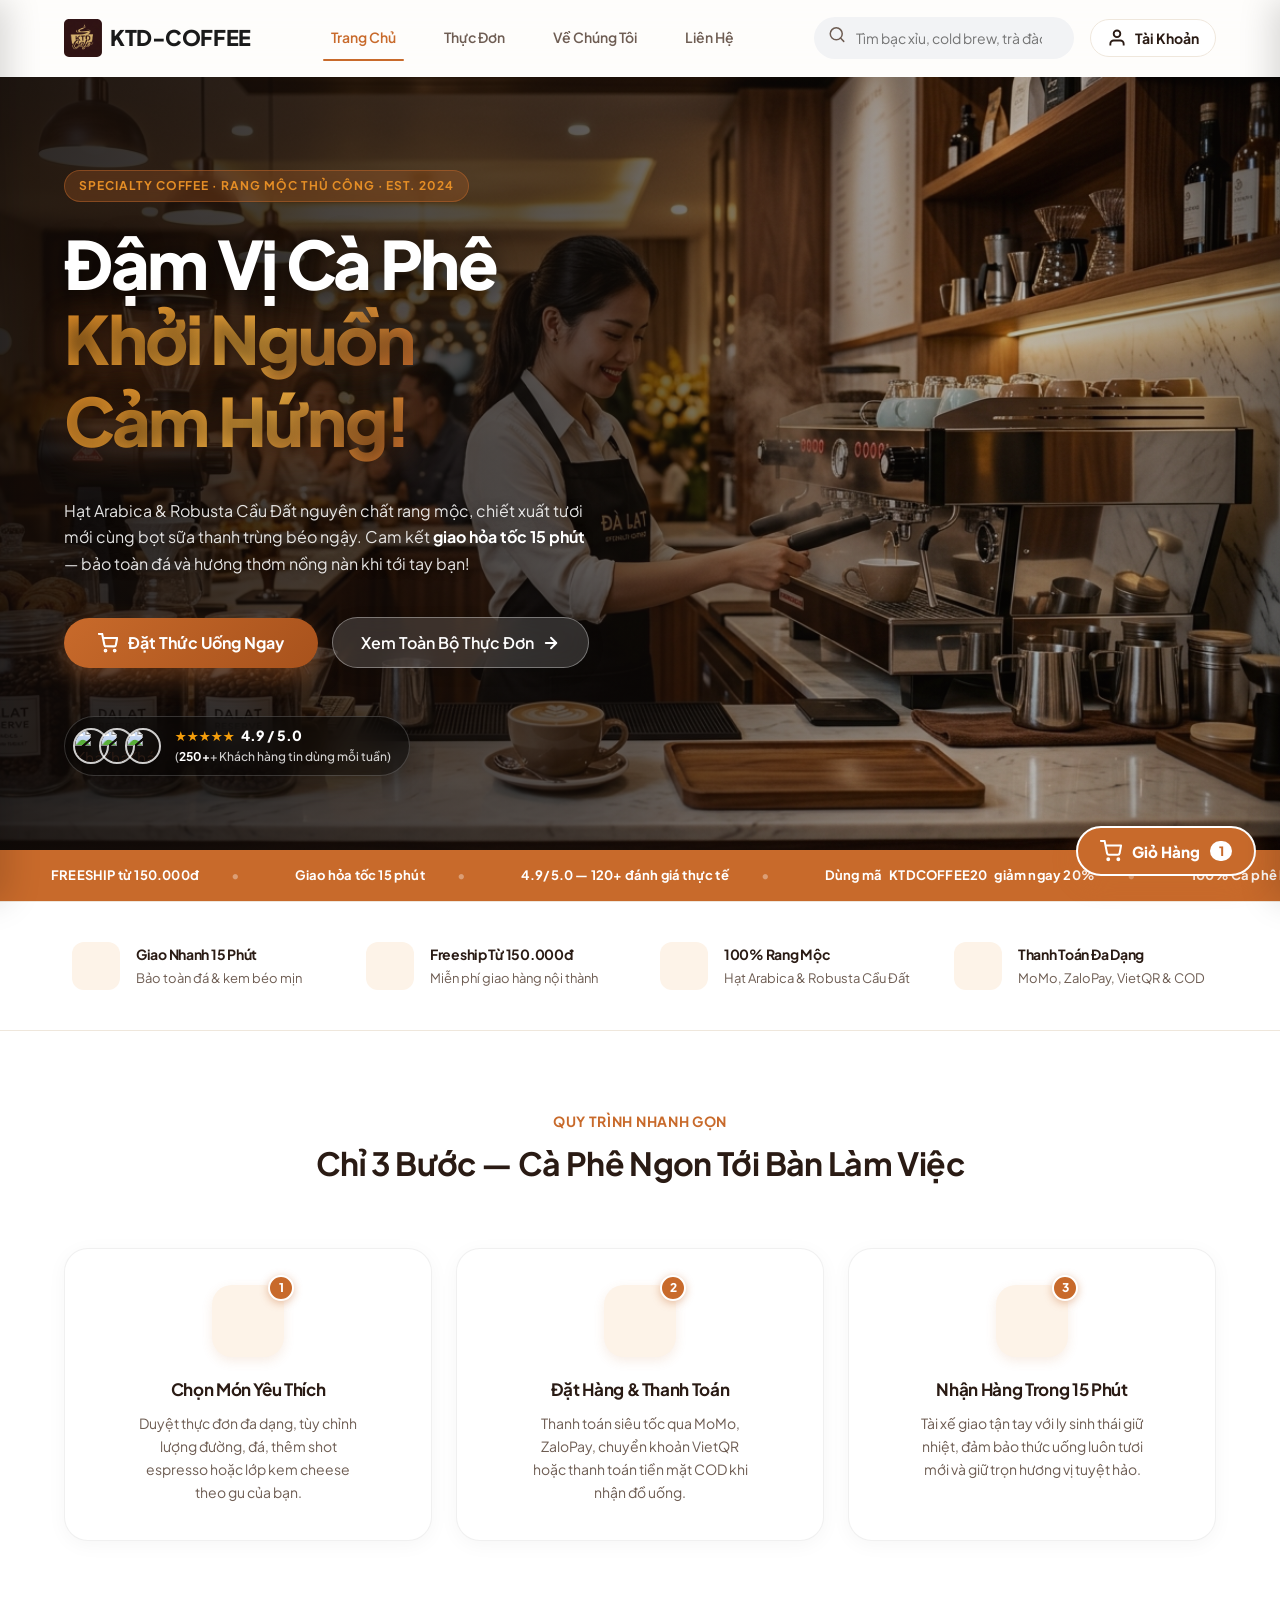
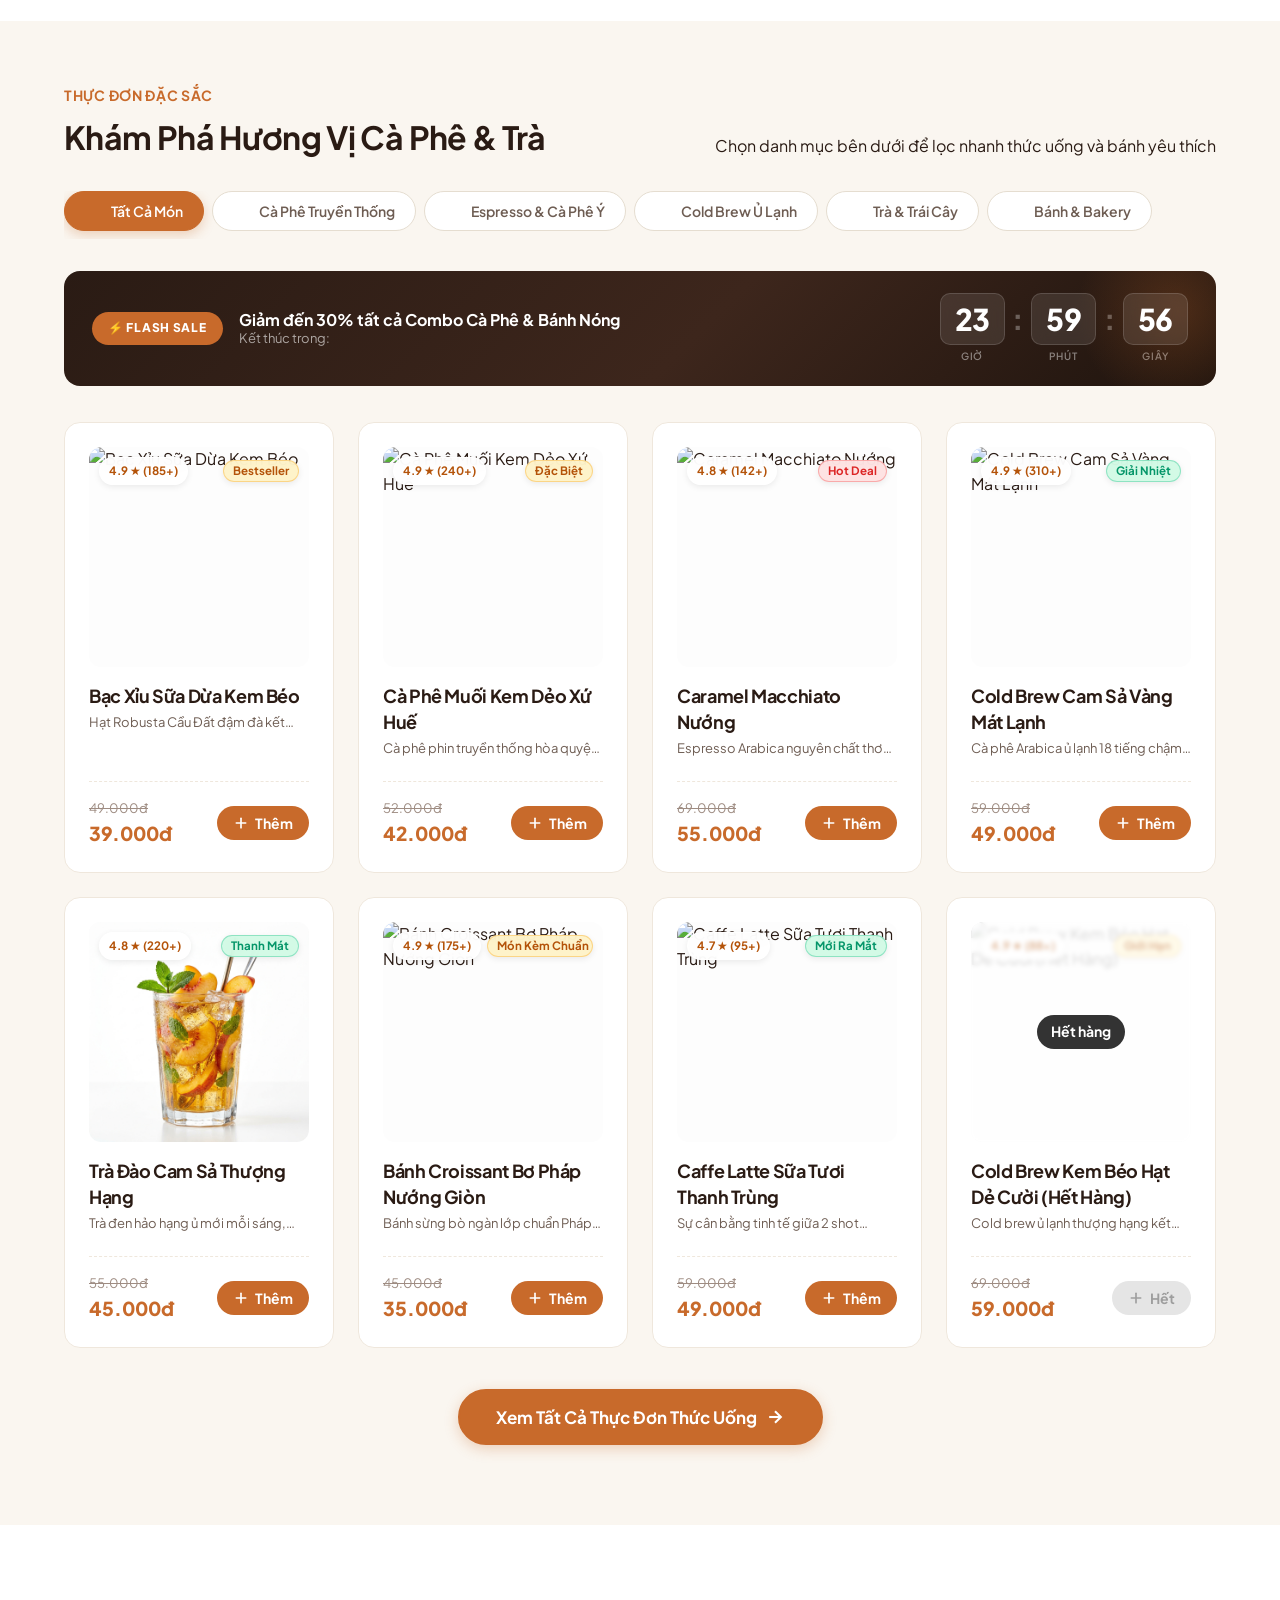
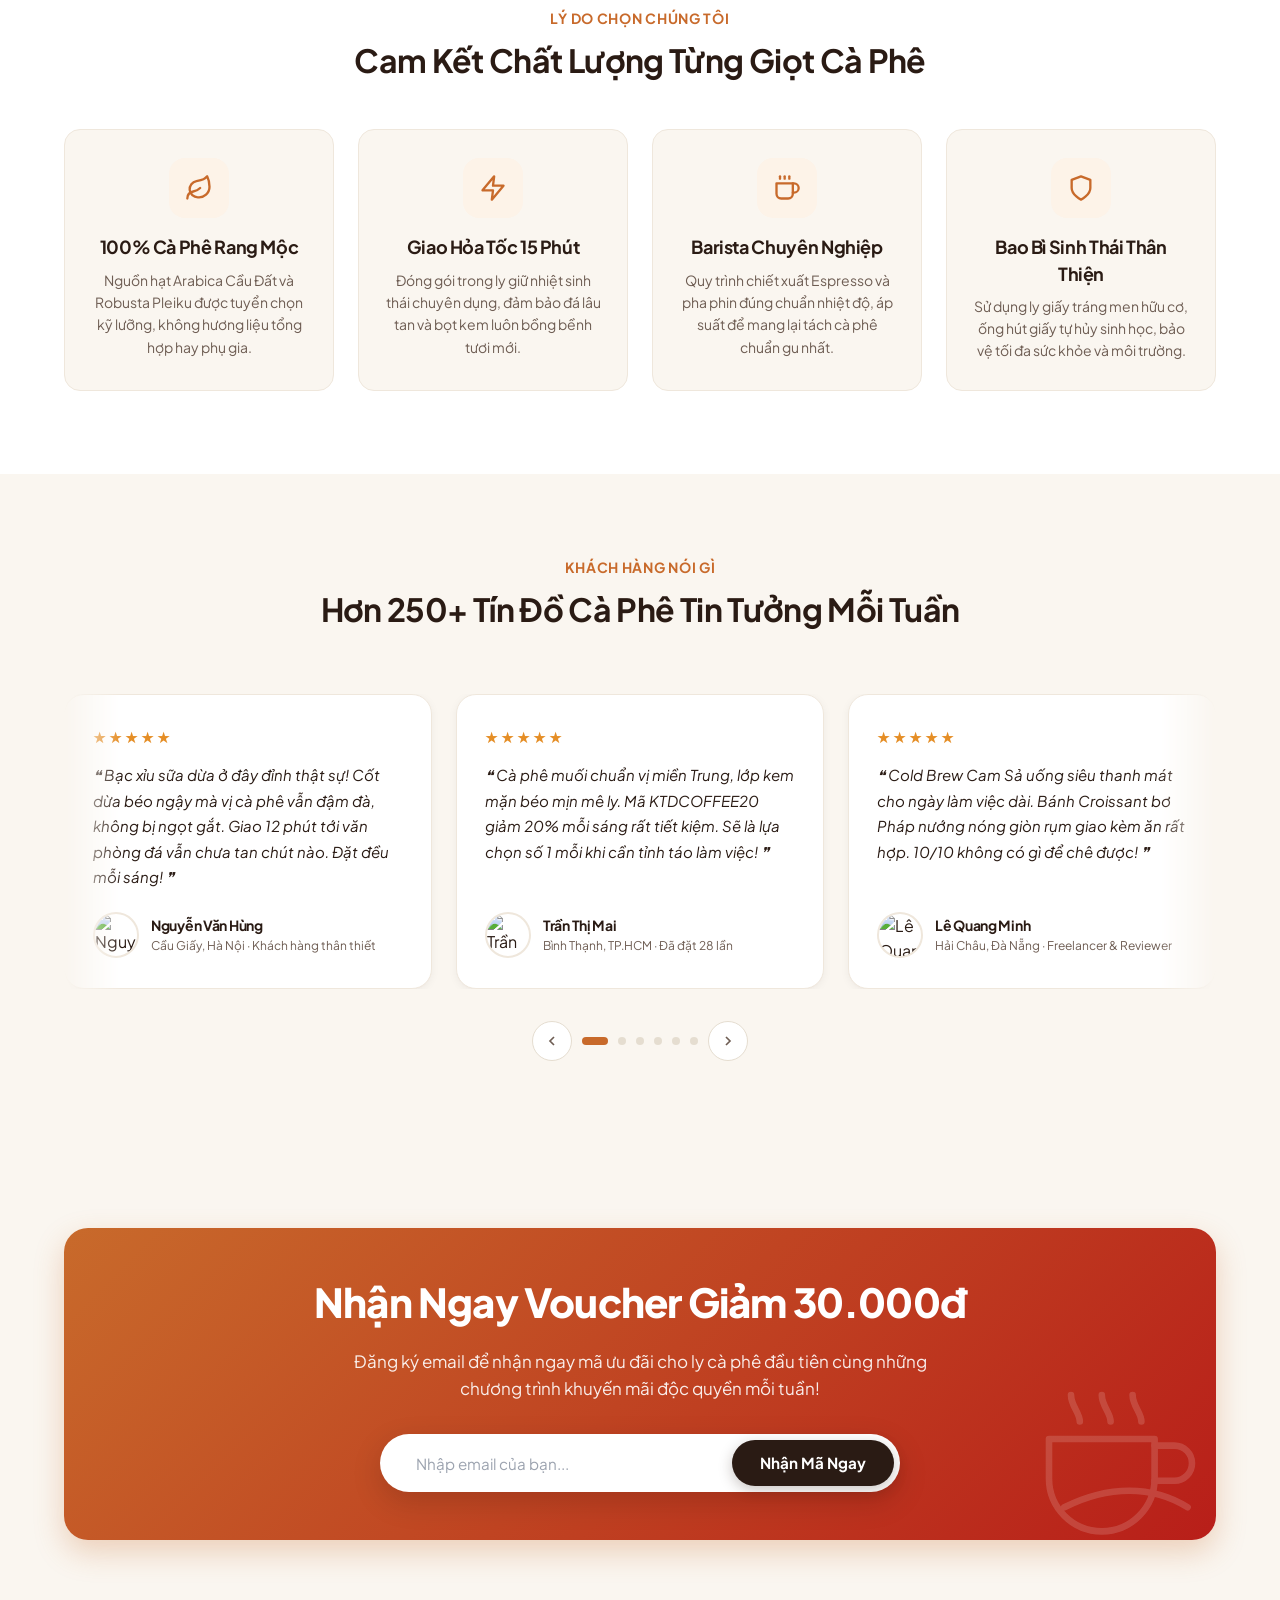
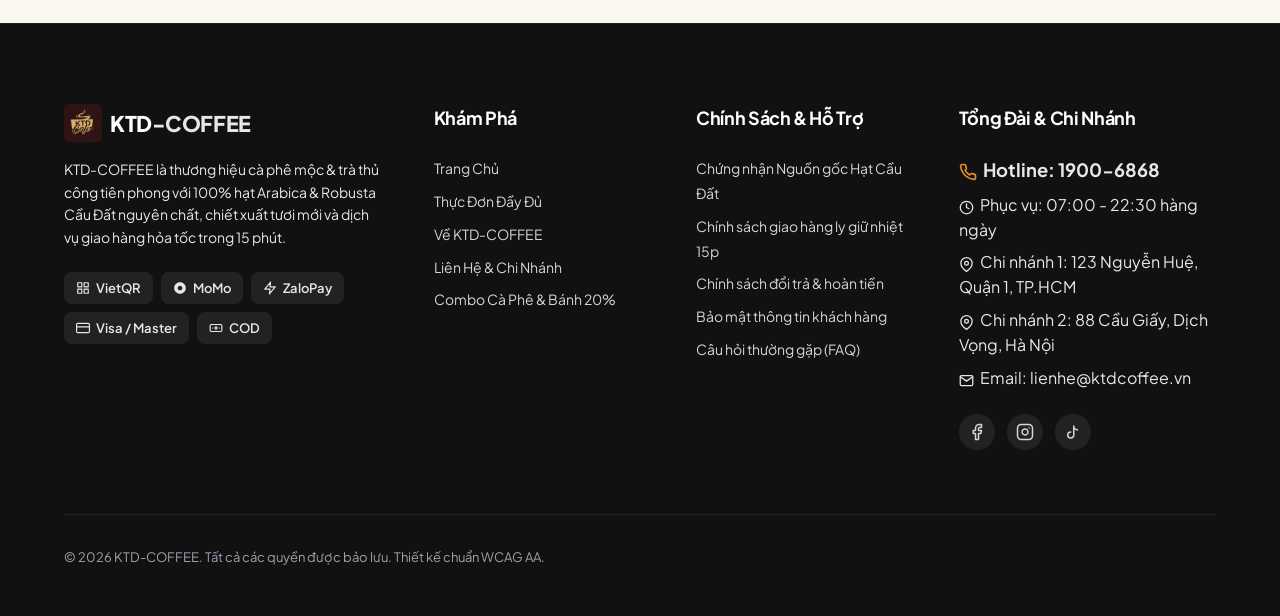
==== commit 3229299c: "sửa icon social ở footer" ====
--- a/index.html
+++ b/index.html
@@ -6,7 +6,7 @@
      Phụ thuộc JS : main.js (controller chính), cart.js,
                     auth.js, ui.js, products.js
      Phụ thuộc CSS: css/style.css (tổng hợp tất cả module)
-============================================================ -->
+============================================================ -->  
 <!DOCTYPE html>
 <html lang="vi">
 
@@ -1477,4 +1477,4 @@
   <script src="js/auth.js"></script>
 </body>
 
-</html>+</html>
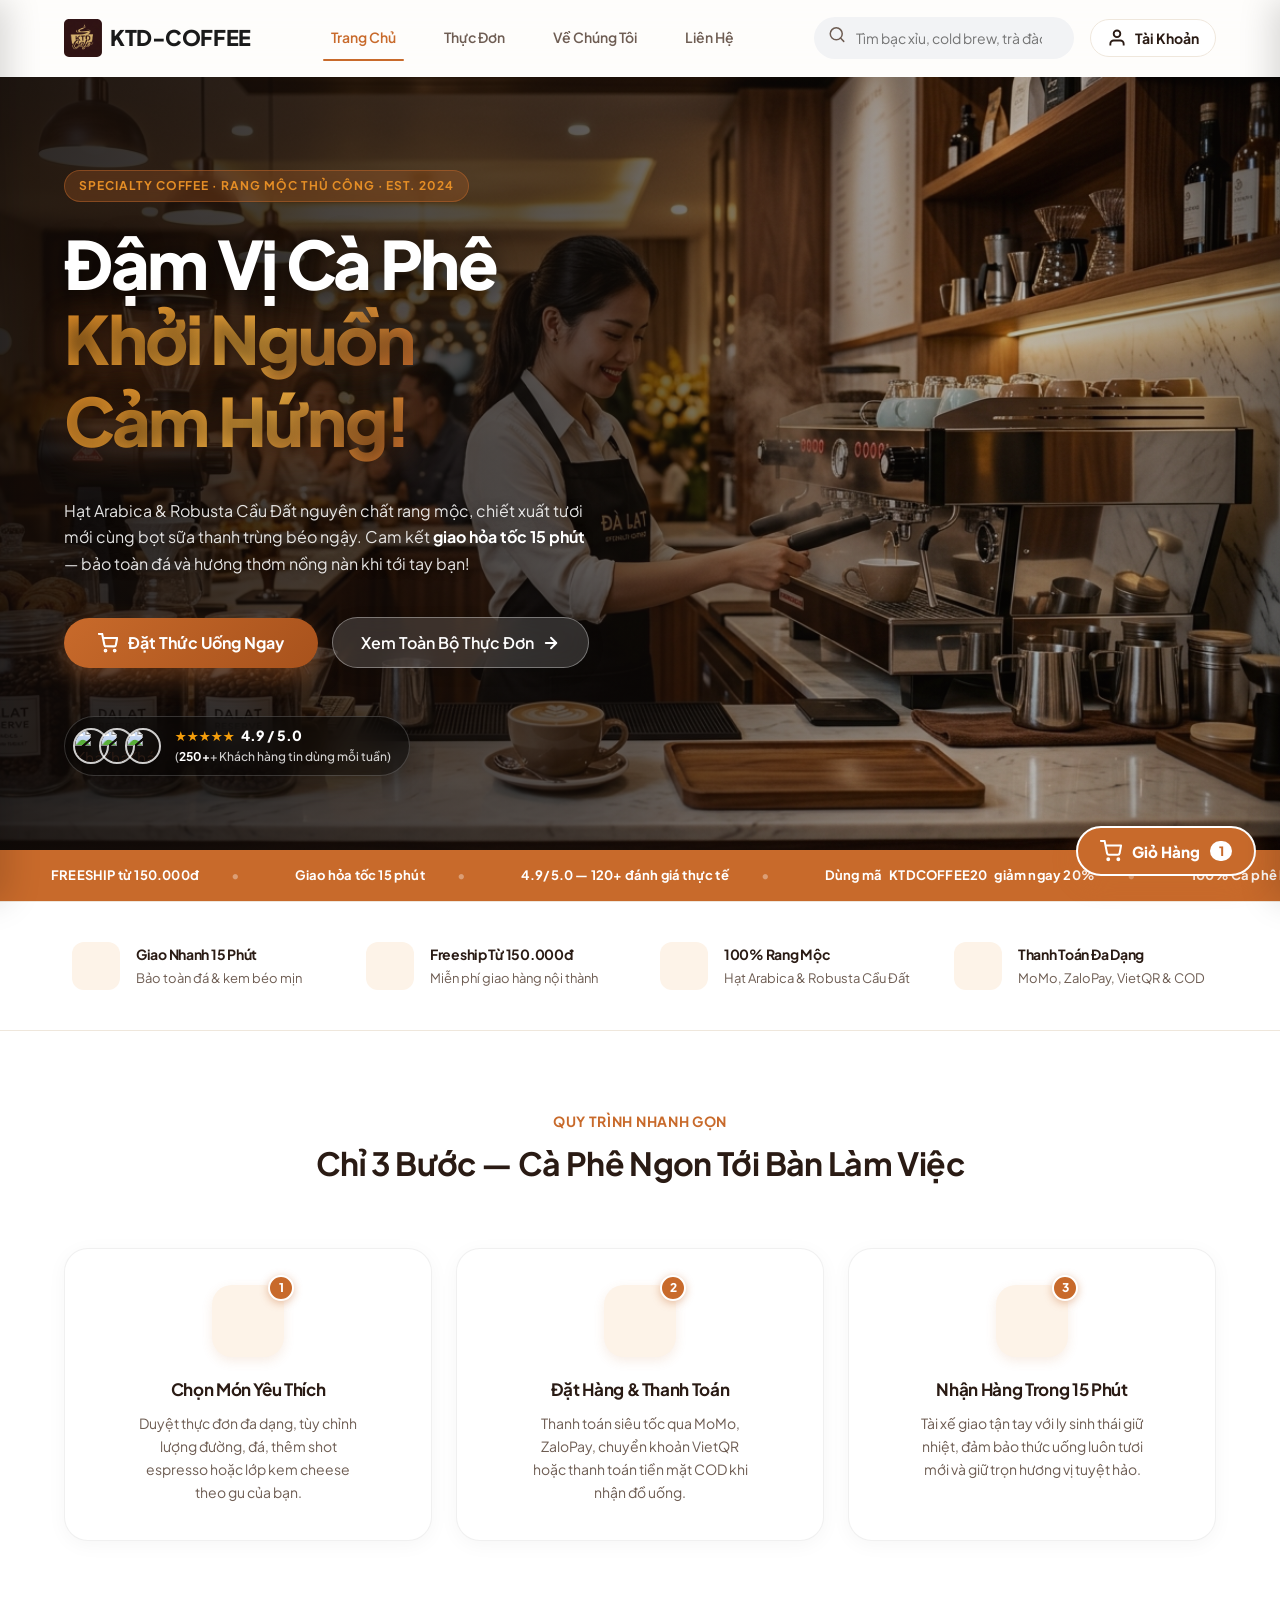
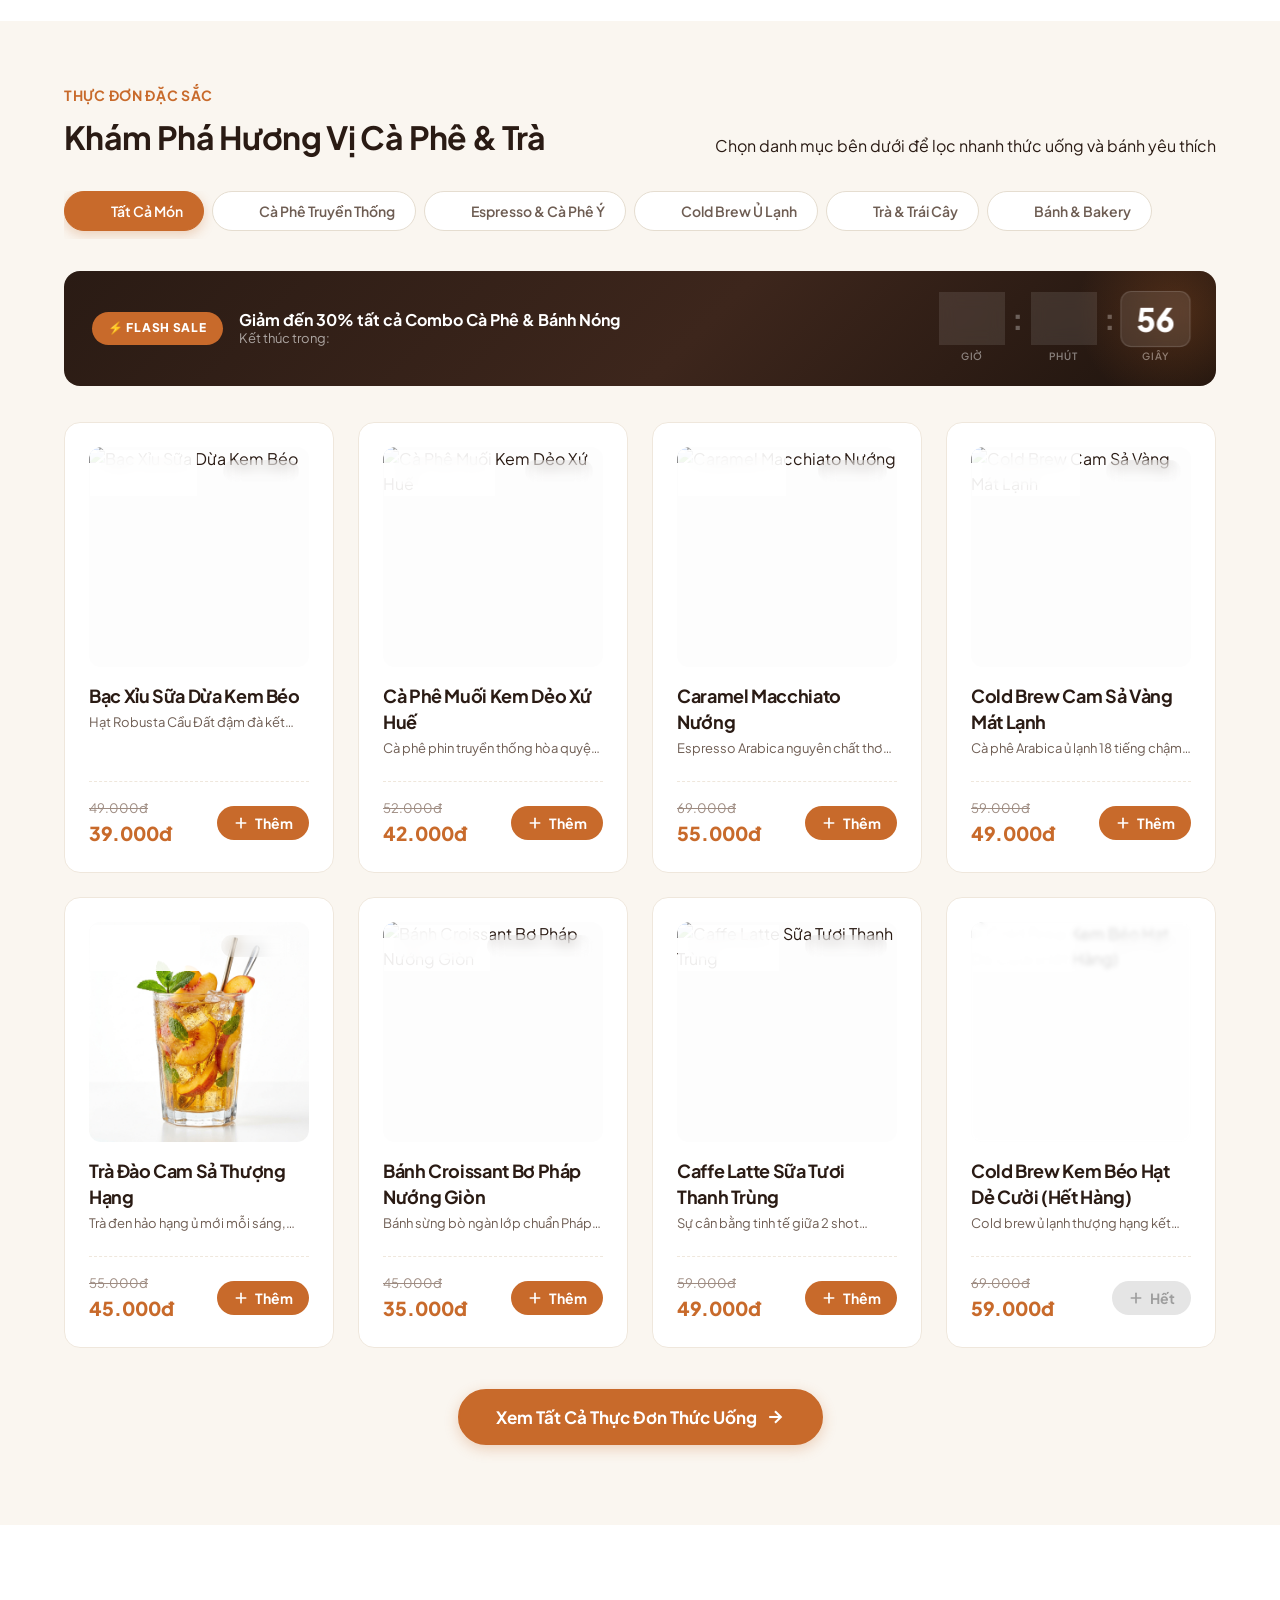
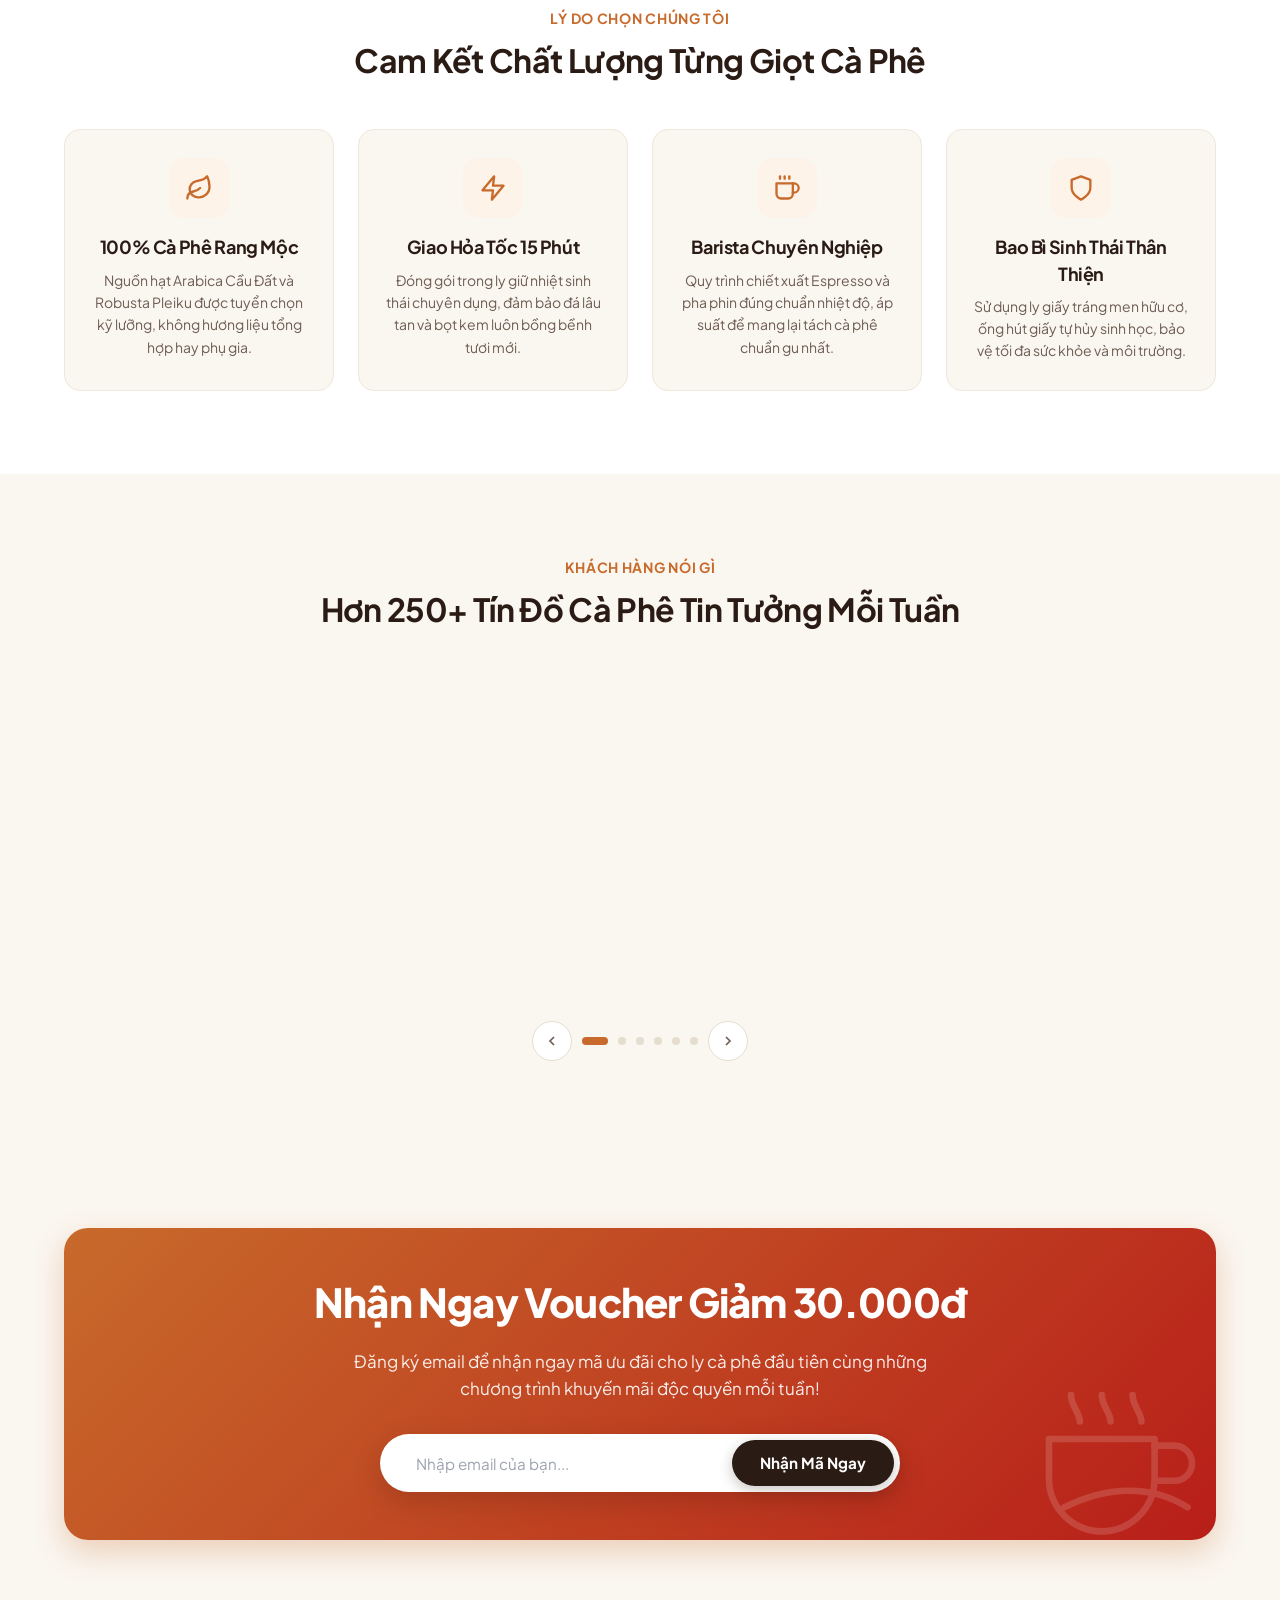
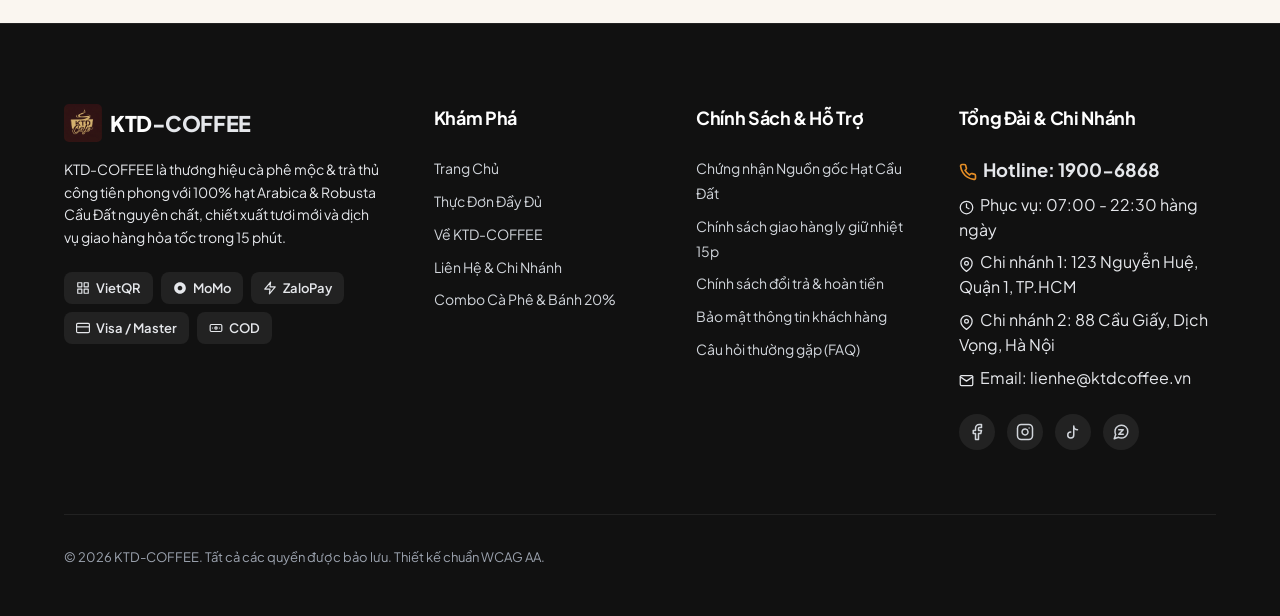
==== commit ad7c2905: "Thêm icon zalo vào phần liên hệ ở footer Thêm icon zalo vào phần liên hệ ở footer" ====
--- a/index.html
+++ b/index.html
@@ -1364,6 +1364,9 @@
             <a href="https://tiktok.com" target="_blank" rel="noopener noreferrer" class="footer-social-link" aria-label="TikTok">
               <svg width="18" height="18" viewBox="0 0 24 24" fill="none" stroke="currentColor" stroke-width="2" stroke-linecap="round" stroke-linejoin="round"><path d="M9 12a4 4 0 1 0 4 4V4a5 5 0 0 0 5 5"/></svg>
             </a>
+            <a href="https://zalo.me" target="_blank" rel="noopener noreferrer" class="footer-social-link" aria-label="Zalo">
+              <svg width="18" height="18" viewBox="0 0 24 24" fill="none" stroke="currentColor" stroke-width="2" stroke-linecap="round" stroke-linejoin="round"><path d="M21 11.5a8.38 8.38 0 0 1-.9 3.8 8.5 8.5 0 0 1-7.6 4.7 8.38 8.38 0 0 1-3.8-.9L3 21l1.9-5.7a8.38 8.38 0 0 1-.9-3.8 8.5 8.5 0 0 1 4.7-7.6 8.38 8.38 0 0 1 3.8-.9h.5a8.48 8.48 0 0 1 8 8v.5z"/><path d="M9 9h6l-6 6h6"/></svg>
+            </a>
           </div>
         </div>
       </div>
